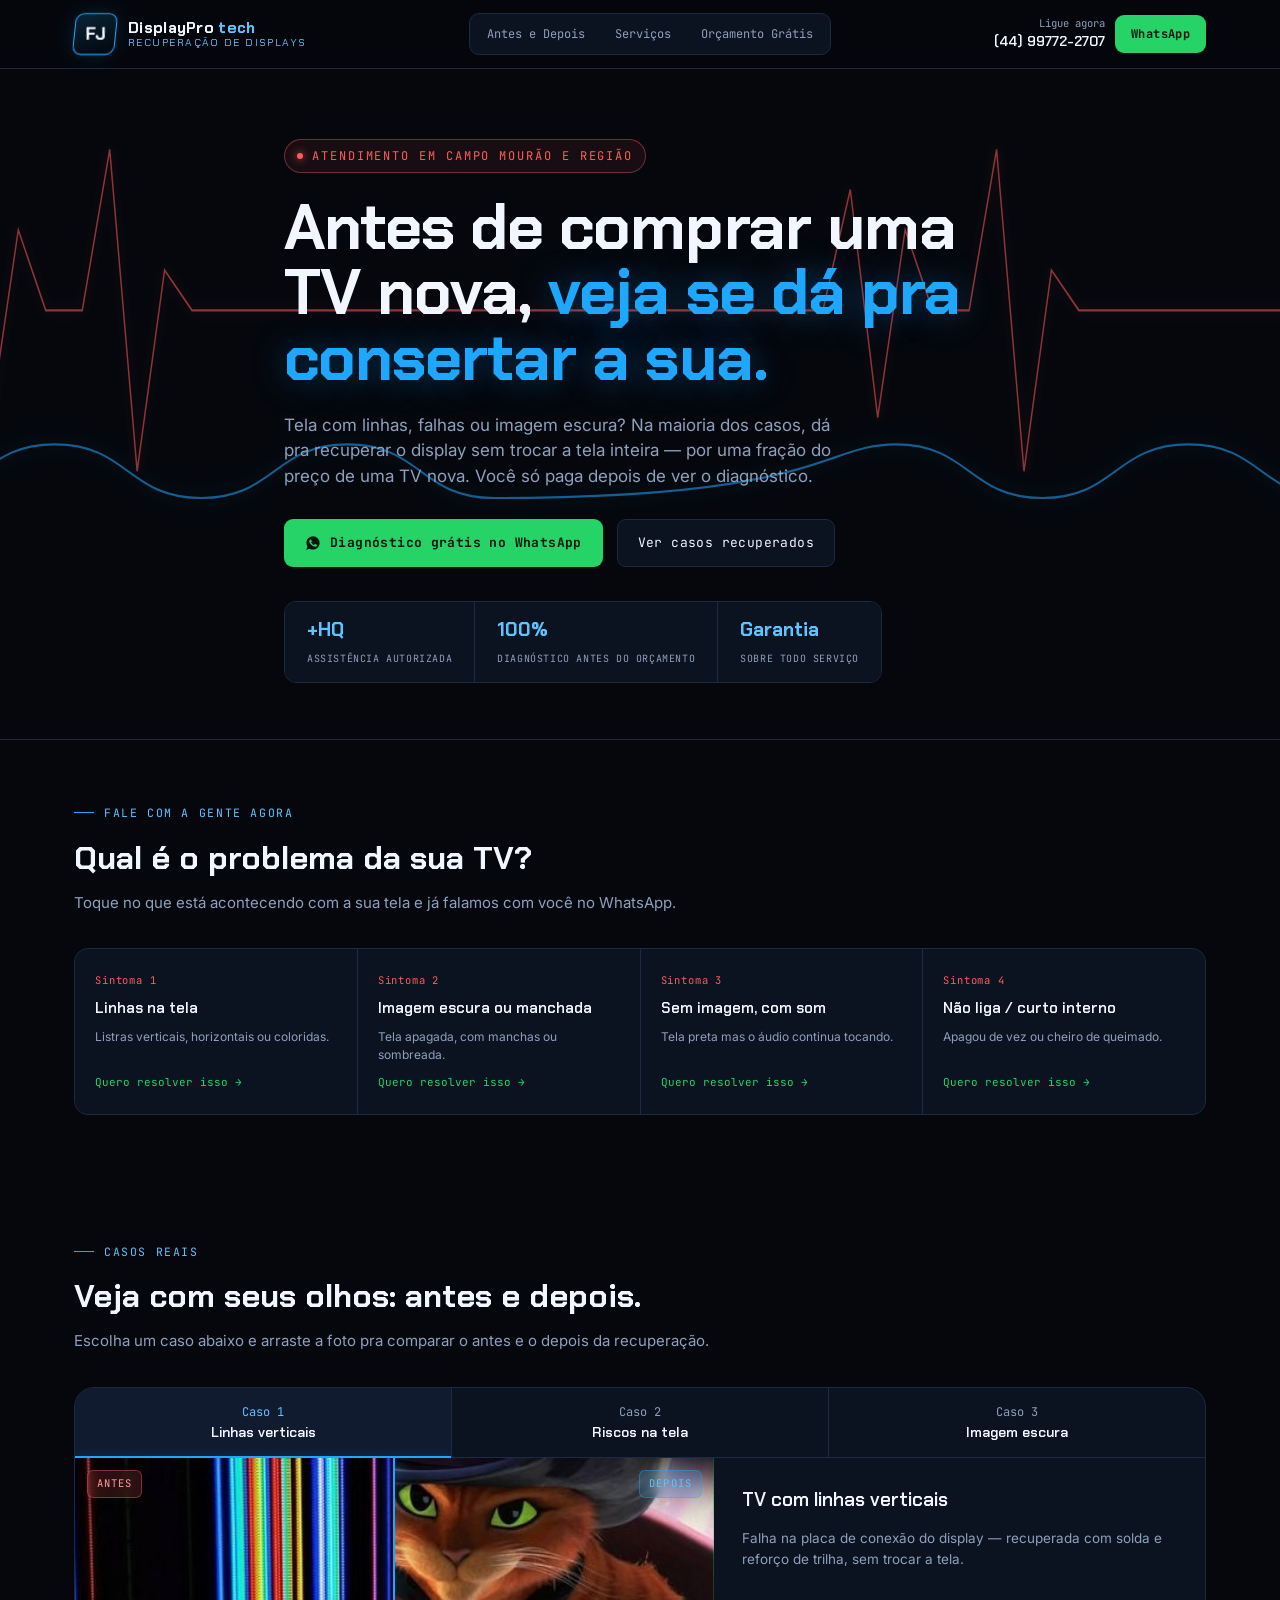
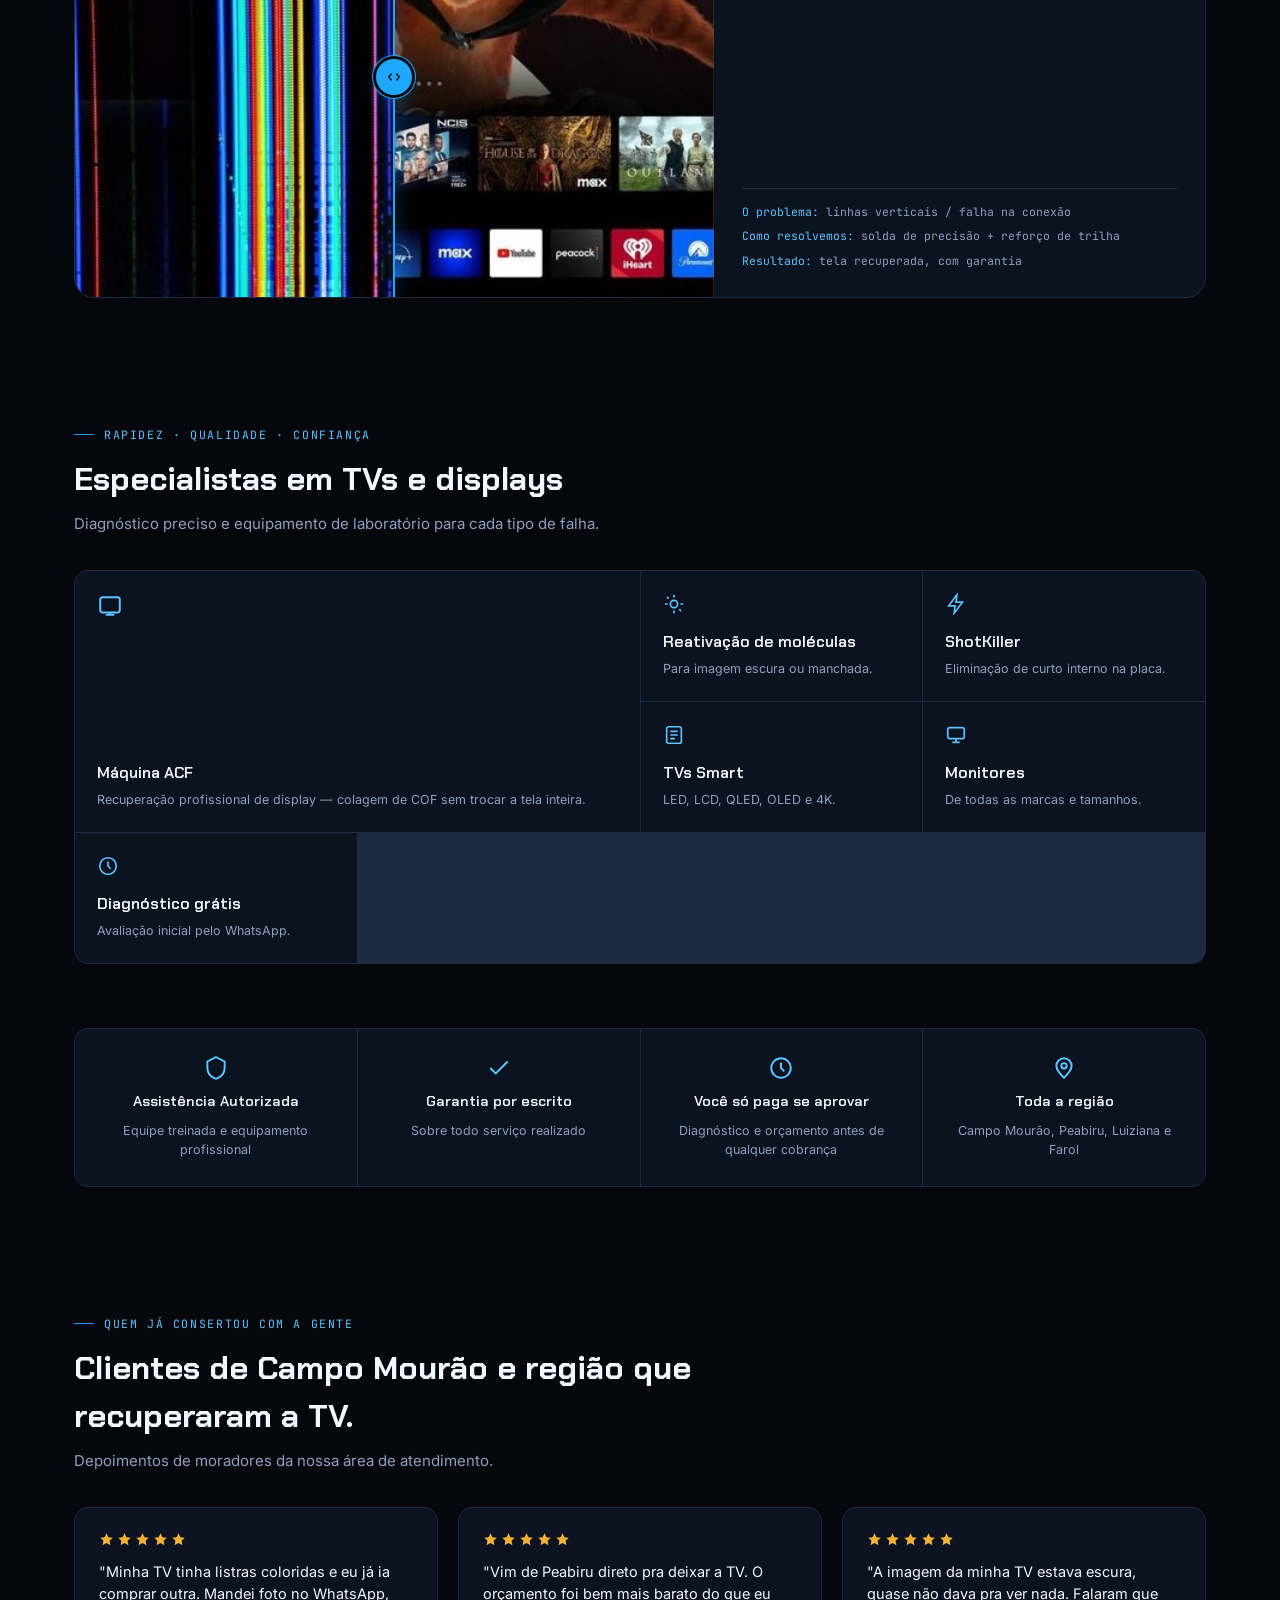
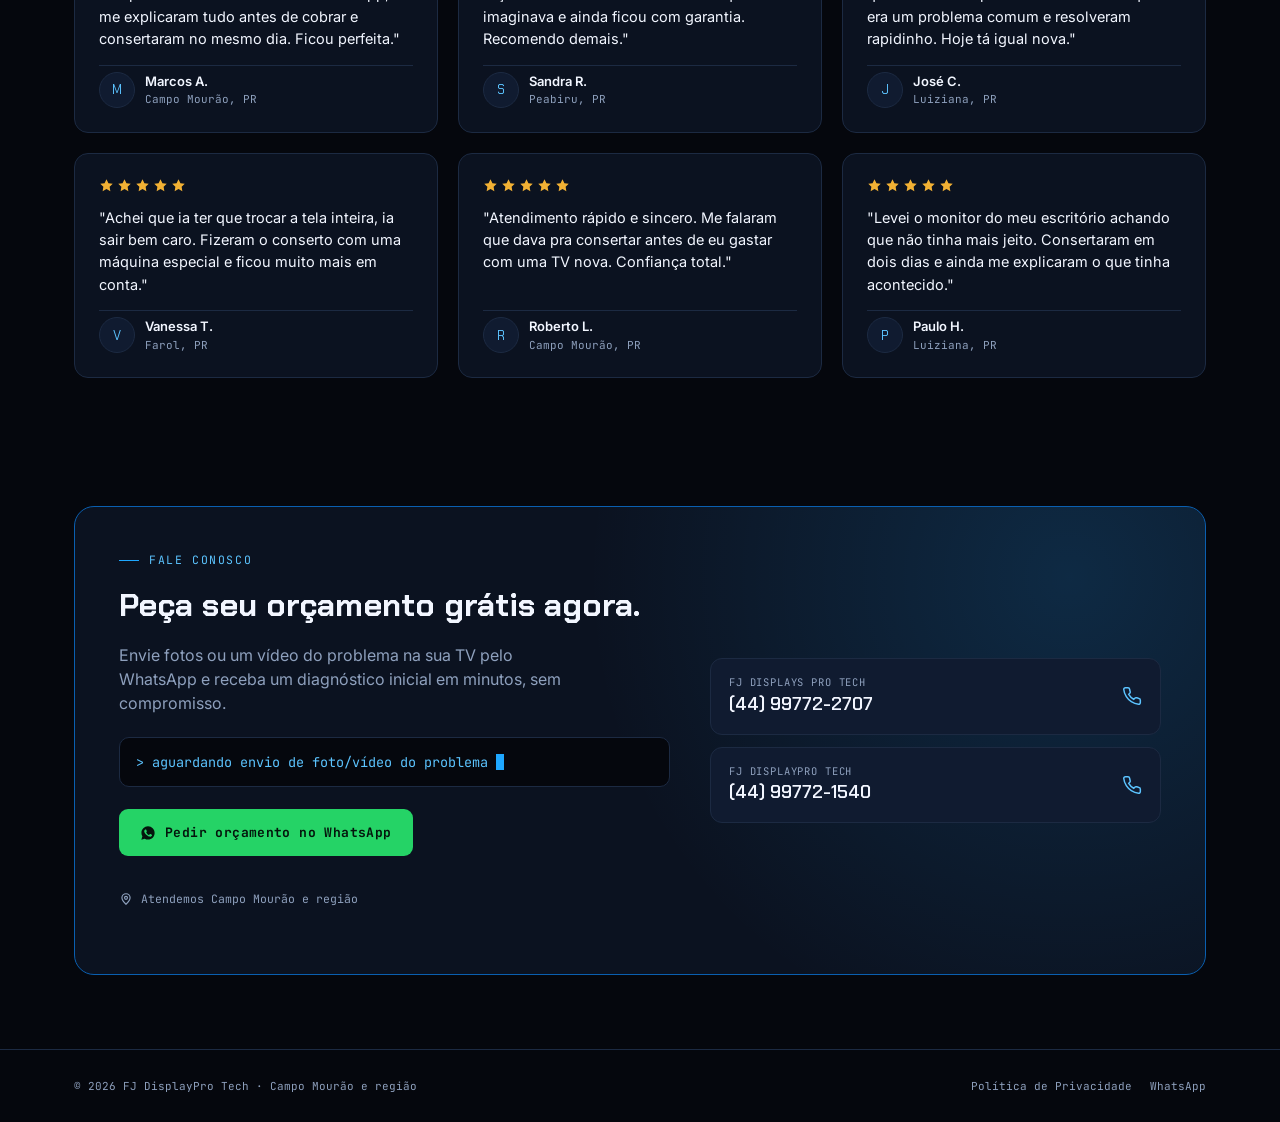
==== index.html @ 637d1365 "Add files via upload" ====
<!DOCTYPE html>
<html lang="pt-BR">
<head>
<meta charset="UTF-8">
<meta name="viewport" content="width=device-width, initial-scale=1.0">
<title>Conserto de TV com Linhas, Falhas e Imagem Escura em Campo Mourão | FJ DisplayPro Tech</title>
<meta name="description" content="Sua TV está com linhas, falhas ou imagem escura? Recuperamos o display com equipamento profissional (máquina ACF) e garantia. Diagnóstico rápido pelo WhatsApp — atendemos Campo Mourão e região.">
<link rel="preconnect" href="https://fonts.googleapis.com">
<link href="https://fonts.googleapis.com/css2?family=Chakra+Petch:wght@500;600;700&family=Inter:wght@400;500;600&family=JetBrains+Mono:wght@400;500&display=swap" rel="stylesheet">
<link rel="stylesheet" href="style.css">
</head>
<body>

<!-- ============================== HEADER (sitelinks como abas) ============================== -->
<header>
  <div class="header-inner">
    <div class="logo">
      <div class="logo-mark"><span>FJ</span></div>
      <div class="logo-text">
        <b>DisplayPro <span style="color:var(--blue-soft)">tech</span></b>
        <small>Recuperação de Displays</small>
      </div>
    </div>
    <nav class="channel-nav">
      <a href="#antes-depois">Antes e Depois</a>
      <a href="#servicos">Serviços</a>
      <a href="#orcamento">Orçamento Grátis</a>
    </nav>
    <div class="header-cta">
      <div class="header-phone">
        <span>Ligue agora</span>
        <b>(44) 99772-2707</b>
      </div>
      <a href="https://wa.me/5544997722707?text=Ol%C3%A1!%20Minha%20TV%20est%C3%A1%20com%20problema%20na%20tela%2C%20quero%20um%20diagn%C3%B3stico." target="_blank" rel="noopener" class="btn btn-whats btn-sm">WhatsApp</a>
    </div>
  </div>
</header>

<!-- ============================== HERO — SINAL QUEBRADO → SINAL LIMPO ============================== -->
<section class="hero">
  <svg class="hero-wave" viewBox="0 0 1400 500" preserveAspectRatio="none" xmlns="http://www.w3.org/2000/svg">
    <path class="wave-broken" d="M-100,180 L-60,180 L-40,90 L-10,260 L20,120 L50,180 L90,180 L120,60 L150,300 L180,150 L210,180 L900,180 L930,90 L960,260 L990,120 L1020,180 L1060,180 L1090,60 L1120,300 L1150,150 L1180,180 L1500,180"/>
    <path class="wave-clean" d="M-100,320 C -20,320 -20,280 60,280 C 140,280 140,320 220,320 C 300,320 300,280 380,280 C 460,280 460,320 540,320 C 900,320 900,280 980,280 C 1060,280 1060,320 1140,320 C 1220,320 1220,280 1300,280 C 1380,280 1380,320 1460,320"/>
  </svg>
  <div class="wrap hero-content">
    <span class="hero-eyebrow"><span class="dot"></span>Atendimento em Campo Mourão e região</span>
    <h1>Antes de comprar uma TV nova, <span class="fixed">veja se dá pra consertar a sua.</span></h1>
    <p class="lead">Tela com linhas, falhas ou imagem escura? Na maioria dos casos, dá pra recuperar o display sem trocar a tela inteira — por uma fração do preço de uma TV nova. Você só paga depois de ver o diagnóstico.</p>
    <div class="cta-row">
      <a href="https://wa.me/5544997722707?text=Ol%C3%A1!%20Minha%20TV%20est%C3%A1%20com%20problema%20na%20tela%2C%20quero%20um%20diagn%C3%B3stico." target="_blank" rel="noopener" class="btn btn-whats">
        <svg width="16" height="16" viewBox="0 0 24 24" fill="currentColor"><path d="M12.04 2C6.58 2 2.13 6.45 2.13 11.91c0 1.87.5 3.63 1.44 5.15L2 22l5.09-1.53a9.87 9.87 0 0 0 4.95 1.33h.01c5.46 0 9.9-4.45 9.9-9.9C21.96 6.44 17.5 2 12.04 2zm5.8 14.1c-.24.68-1.4 1.32-1.94 1.4-.5.08-1.12.11-1.8-.11-.42-.14-.96-.31-1.65-.62-2.9-1.25-4.8-4.17-4.94-4.36-.14-.2-1.17-1.56-1.17-2.98 0-1.41.74-2.1 1-2.4.27-.28.58-.35.78-.35.19 0 .38 0 .55.01.18.01.42-.07.65.5.24.58.81 2 .88 2.14.07.14.12.31.02.5-.1.19-.15.3-.3.47-.15.16-.31.36-.44.49-.15.14-.3.3-.13.6.17.29.75 1.24 1.62 2.01 1.11 1 2.05 1.31 2.35 1.46.29.14.46.12.63-.07.17-.19.72-.84.92-1.13.19-.29.39-.24.65-.14.27.1 1.68.79 1.97.94.29.14.48.21.55.33.07.13.07.72-.17 1.4z"/></svg>
        Diagnóstico grátis no WhatsApp
      </a>
      <a href="#antes-depois" class="btn btn-ghost">Ver casos recuperados</a>
    </div>
    <div class="hero-stats">
      <div><b>+HQ</b><span>Assistência Autorizada</span></div>
      <div><b>100%</b><span>Diagnóstico antes do orçamento</span></div>
      <div><b>Garantia</b><span>Sobre todo serviço</span></div>
    </div>
  </div>
</section>

<!-- ============================== CANAIS DE SINTOMA ============================== -->
<section id="sintomas">
  <div class="wrap">
    <div class="section-head">
      <span class="section-tag">Fale com a gente agora</span>
      <h2>Qual é o problema da sua TV?</h2>
      <p>Toque no que está acontecendo com a sua tela e já falamos com você no WhatsApp.</p>
    </div>
    <div class="channel-strip">
      <a class="channel" href="https://wa.me/5544997722707?text=Ol%C3%A1!%20Minha%20TV%20est%C3%A1%20com%20LINHAS%20na%20tela%2C%20quero%20um%20diagn%C3%B3stico.">
        <span class="ch-id">Sintoma 1</span>
        <h3>Linhas na tela</h3>
        <p>Listras verticais, horizontais ou coloridas.</p>
        <span class="ch-go">Quero resolver isso →</span>
      </a>
      <a class="channel" href="https://wa.me/5544997722707?text=Ol%C3%A1!%20Minha%20TV%20est%C3%A1%20com%20IMAGEM%20ESCURA%2FMANCHADA%2C%20quero%20um%20diagn%C3%B3stico.">
        <span class="ch-id">Sintoma 2</span>
        <h3>Imagem escura ou manchada</h3>
        <p>Tela apagada, com manchas ou sombreada.</p>
        <span class="ch-go">Quero resolver isso →</span>
      </a>
      <a class="channel" href="https://wa.me/5544997722707?text=Ol%C3%A1!%20Minha%20TV%20est%C3%A1%20sem%20imagem%2C%20mas%20o%20som%20funciona.%20Quero%20um%20diagn%C3%B3stico.">
        <span class="ch-id">Sintoma 3</span>
        <h3>Sem imagem, com som</h3>
        <p>Tela preta mas o áudio continua tocando.</p>
        <span class="ch-go">Quero resolver isso →</span>
      </a>
      <a class="channel" href="https://wa.me/5544997722707?text=Ol%C3%A1!%20Minha%20TV%20teve%20um%20curto%2Fqueima%20e%20n%C3%A3o%20liga.%20Quero%20um%20diagn%C3%B3stico.">
        <span class="ch-id">Sintoma 4</span>
        <h3>Não liga / curto interno</h3>
        <p>Apagou de vez ou cheiro de queimado.</p>
        <span class="ch-go">Quero resolver isso →</span>
      </a>
    </div>
  </div>
</section>

<!-- ============================== ANTES/DEPOIS (sitelink 1) — CASE VIEWER ============================== -->
<section id="antes-depois">
  <div class="wrap">
    <div class="section-head">
      <span class="section-tag">Casos reais</span>
      <h2>Veja com seus olhos: antes e depois.</h2>
      <p>Escolha um caso abaixo e arraste a foto pra comparar o antes e o depois da recuperação.</p>
    </div>

    <div class="case-viewer">
      <div class="case-tabs" id="caseTabs">
        <button class="case-tab active" data-case="0"><span class="ch-id">Caso 1</span><span class="lbl">Linhas verticais</span></button>
        <button class="case-tab" data-case="1"><span class="ch-id">Caso 2</span><span class="lbl">Riscos na tela</span></button>
        <button class="case-tab" data-case="2"><span class="ch-id">Caso 3</span><span class="lbl">Imagem escura</span></button>
      </div>

      <div class="case-stage">
        <div class="compare" data-compare>
          <img class="before" id="caseBefore" src="img1.jpg" alt="Antes do conserto">
          <img class="after" id="caseAfter" src="img2.jpg" alt="Depois do conserto">
          <div class="seam"></div>
          <div class="tag tag-before">Antes</div>
          <div class="tag tag-after">Depois</div>
          <div class="handle" aria-hidden="true">
            <svg width="14" height="14" viewBox="0 0 24 24" fill="none" stroke="currentColor" stroke-width="2.4"><path d="M8 6l-5 6 5 6M16 6l5 6-5 6"/></svg>
          </div>
          <input type="range" min="0" max="100" value="50" aria-label="Arraste para comparar antes e depois">
        </div>
        <div class="case-info">
          <h3 id="caseTitle">TV com linhas verticais</h3>
          <p id="caseDesc">Falha na placa de conexão do display — recuperada com solda e reforço de trilha, sem trocar a tela.</p>
          <div class="case-log">
            <span><span class="k">O problema:</span> <span id="caseFail">linhas verticais / falha na conexão</span></span>
            <span><span class="k">Como resolvemos:</span> <span id="caseFix">solda de precisão + reforço de trilha</span></span>
            <span><span class="k">Resultado:</span> tela recuperada, com garantia</span>
          </div>
        </div>
      </div>
    </div>
  </div>
</section>

<!-- ============================== SERVIÇOS (sitelink 2) — BENTO ============================== -->
<section id="servicos">
  <div class="wrap">
    <div class="section-head">
      <span class="section-tag">Rapidez · Qualidade · Confiança</span>
      <h2>Especialistas em TVs e displays</h2>
      <p>Diagnóstico preciso e equipamento de laboratório para cada tipo de falha.</p>
    </div>
    <div class="bento">
      <div class="bento-item bento-lg">
        <svg width="26" height="26" viewBox="0 0 24 24" fill="none" stroke="currentColor" stroke-width="1.8"><rect x="3" y="4" width="18" height="14" rx="2"/><path d="M8 20h8M12 18v2"/></svg>
        <h3>Máquina ACF</h3>
        <p>Recuperação profissional de display — colagem de COF sem trocar a tela inteira.</p>
      </div>
      <div class="bento-item">
        <svg width="22" height="22" viewBox="0 0 24 24" fill="none" stroke="currentColor" stroke-width="1.8"><circle cx="12" cy="12" r="4"/><path d="M12 2v3M12 19v3M4.2 4.2l2.1 2.1M17.7 17.7l2.1 2.1M2 12h3M19 12h3"/></svg>
        <h3>Reativação de moléculas</h3>
        <p>Para imagem escura ou manchada.</p>
      </div>
      <div class="bento-item">
        <svg width="22" height="22" viewBox="0 0 24 24" fill="none" stroke="currentColor" stroke-width="1.8"><path d="M13 2 4 14h7l-1 8 9-12h-7l1-8z"/></svg>
        <h3>ShotKiller</h3>
        <p>Eliminação de curto interno na placa.</p>
      </div>
      <div class="bento-item">
        <svg width="22" height="22" viewBox="0 0 24 24" fill="none" stroke="currentColor" stroke-width="1.8"><rect x="4" y="3" width="16" height="18" rx="2"/><path d="M8 8h8M8 12h8M8 16h5"/></svg>
        <h3>TVs Smart</h3>
        <p>LED, LCD, QLED, OLED e 4K.</p>
      </div>
      <div class="bento-item">
        <svg width="22" height="22" viewBox="0 0 24 24" fill="none" stroke="currentColor" stroke-width="1.8"><rect x="3" y="4" width="18" height="12" rx="2"/><path d="M8 20h8M12 16v4"/></svg>
        <h3>Monitores</h3>
        <p>De todas as marcas e tamanhos.</p>
      </div>
      <div class="bento-item">
        <svg width="22" height="22" viewBox="0 0 24 24" fill="none" stroke="currentColor" stroke-width="1.8"><circle cx="12" cy="12" r="9"/><path d="M12 7v5l3 3"/></svg>
        <h3>Diagnóstico grátis</h3>
        <p>Avaliação inicial pelo WhatsApp.</p>
      </div>
    </div>
  </div>
</section>

<!-- ============================== POR QUE CONFIAR ============================== -->
<section style="padding-top:0">
  <div class="wrap">
    <div class="trust-list">
      <div class="trust-list-item">
        <svg width="26" height="26" viewBox="0 0 24 24" fill="none" stroke="currentColor" stroke-width="1.8"><path d="M12 2l8 4v6c0 5-3.5 8.5-8 10-4.5-1.5-8-5-8-10V6l8-4z"/></svg>
        <b>Assistência Autorizada</b>
        <span>Equipe treinada e equipamento profissional</span>
      </div>
      <div class="trust-list-item">
        <svg width="26" height="26" viewBox="0 0 24 24" fill="none" stroke="currentColor" stroke-width="1.8"><path d="M20 6L9 17l-5-5"/></svg>
        <b>Garantia por escrito</b>
        <span>Sobre todo serviço realizado</span>
      </div>
      <div class="trust-list-item">
        <svg width="26" height="26" viewBox="0 0 24 24" fill="none" stroke="currentColor" stroke-width="1.8"><circle cx="12" cy="12" r="9"/><path d="M12 7v5l3 3"/></svg>
        <b>Você só paga se aprovar</b>
        <span>Diagnóstico e orçamento antes de qualquer cobrança</span>
      </div>
      <div class="trust-list-item">
        <svg width="26" height="26" viewBox="0 0 24 24" fill="none" stroke="currentColor" stroke-width="1.8"><path d="M12 21s-7-6.5-7-11a7 7 0 0 1 14 0c0 4.5-7 11-7 11z"/><circle cx="12" cy="10" r="2.5"/></svg>
        <b>Toda a região</b>
        <span>Campo Mourão, Peabiru, Luiziana e Farol</span>
      </div>
    </div>
  </div>
</section>

<!-- ============================== DEPOIMENTOS ============================== -->
<section id="depoimentos">
  <div class="wrap">
    <div class="section-head">
      <span class="section-tag">Quem já consertou com a gente</span>
      <h2>Clientes de Campo Mourão e região que recuperaram a TV.</h2>
      <p>Depoimentos de moradores da nossa área de atendimento.</p>
    </div>
    <div class="testimonial-grid">

      <div class="testimonial-card">
        <div class="stars">
          <svg width="15" height="15" viewBox="0 0 24 24" fill="currentColor"><path d="M12 2l3.09 6.26L22 9.27l-5 4.87L18.18 21 12 17.77 5.82 21 7 14.14l-5-4.87 6.91-1.01L12 2z"/></svg>
          <svg width="15" height="15" viewBox="0 0 24 24" fill="currentColor"><path d="M12 2l3.09 6.26L22 9.27l-5 4.87L18.18 21 12 17.77 5.82 21 7 14.14l-5-4.87 6.91-1.01L12 2z"/></svg>
          <svg width="15" height="15" viewBox="0 0 24 24" fill="currentColor"><path d="M12 2l3.09 6.26L22 9.27l-5 4.87L18.18 21 12 17.77 5.82 21 7 14.14l-5-4.87 6.91-1.01L12 2z"/></svg>
          <svg width="15" height="15" viewBox="0 0 24 24" fill="currentColor"><path d="M12 2l3.09 6.26L22 9.27l-5 4.87L18.18 21 12 17.77 5.82 21 7 14.14l-5-4.87 6.91-1.01L12 2z"/></svg>
          <svg width="15" height="15" viewBox="0 0 24 24" fill="currentColor"><path d="M12 2l3.09 6.26L22 9.27l-5 4.87L18.18 21 12 17.77 5.82 21 7 14.14l-5-4.87 6.91-1.01L12 2z"/></svg>
        </div>
        <p>"Minha TV tinha listras coloridas e eu já ia comprar outra. Mandei foto no WhatsApp, me explicaram tudo antes de cobrar e consertaram no mesmo dia. Ficou perfeita."</p>
        <div class="testimonial-who">
          <div class="testimonial-avatar">M</div>
          <div><b>Marcos A.</b><span>Campo Mourão, PR</span></div>
        </div>
      </div>

      <div class="testimonial-card">
        <div class="stars">
          <svg width="15" height="15" viewBox="0 0 24 24" fill="currentColor"><path d="M12 2l3.09 6.26L22 9.27l-5 4.87L18.18 21 12 17.77 5.82 21 7 14.14l-5-4.87 6.91-1.01L12 2z"/></svg>
          <svg width="15" height="15" viewBox="0 0 24 24" fill="currentColor"><path d="M12 2l3.09 6.26L22 9.27l-5 4.87L18.18 21 12 17.77 5.82 21 7 14.14l-5-4.87 6.91-1.01L12 2z"/></svg>
          <svg width="15" height="15" viewBox="0 0 24 24" fill="currentColor"><path d="M12 2l3.09 6.26L22 9.27l-5 4.87L18.18 21 12 17.77 5.82 21 7 14.14l-5-4.87 6.91-1.01L12 2z"/></svg>
          <svg width="15" height="15" viewBox="0 0 24 24" fill="currentColor"><path d="M12 2l3.09 6.26L22 9.27l-5 4.87L18.18 21 12 17.77 5.82 21 7 14.14l-5-4.87 6.91-1.01L12 2z"/></svg>
          <svg width="15" height="15" viewBox="0 0 24 24" fill="currentColor"><path d="M12 2l3.09 6.26L22 9.27l-5 4.87L18.18 21 12 17.77 5.82 21 7 14.14l-5-4.87 6.91-1.01L12 2z"/></svg>
        </div>
        <p>"Vim de Peabiru direto pra deixar a TV. O orçamento foi bem mais barato do que eu imaginava e ainda ficou com garantia. Recomendo demais."</p>
        <div class="testimonial-who">
          <div class="testimonial-avatar">S</div>
          <div><b>Sandra R.</b><span>Peabiru, PR</span></div>
        </div>
      </div>

      <div class="testimonial-card">
        <div class="stars">
          <svg width="15" height="15" viewBox="0 0 24 24" fill="currentColor"><path d="M12 2l3.09 6.26L22 9.27l-5 4.87L18.18 21 12 17.77 5.82 21 7 14.14l-5-4.87 6.91-1.01L12 2z"/></svg>
          <svg width="15" height="15" viewBox="0 0 24 24" fill="currentColor"><path d="M12 2l3.09 6.26L22 9.27l-5 4.87L18.18 21 12 17.77 5.82 21 7 14.14l-5-4.87 6.91-1.01L12 2z"/></svg>
          <svg width="15" height="15" viewBox="0 0 24 24" fill="currentColor"><path d="M12 2l3.09 6.26L22 9.27l-5 4.87L18.18 21 12 17.77 5.82 21 7 14.14l-5-4.87 6.91-1.01L12 2z"/></svg>
          <svg width="15" height="15" viewBox="0 0 24 24" fill="currentColor"><path d="M12 2l3.09 6.26L22 9.27l-5 4.87L18.18 21 12 17.77 5.82 21 7 14.14l-5-4.87 6.91-1.01L12 2z"/></svg>
          <svg width="15" height="15" viewBox="0 0 24 24" fill="currentColor"><path d="M12 2l3.09 6.26L22 9.27l-5 4.87L18.18 21 12 17.77 5.82 21 7 14.14l-5-4.87 6.91-1.01L12 2z"/></svg>
        </div>
        <p>"A imagem da minha TV estava escura, quase não dava pra ver nada. Falaram que era um problema comum e resolveram rapidinho. Hoje tá igual nova."</p>
        <div class="testimonial-who">
          <div class="testimonial-avatar">J</div>
          <div><b>José C.</b><span>Luiziana, PR</span></div>
        </div>
      </div>

      <div class="testimonial-card">
        <div class="stars">
          <svg width="15" height="15" viewBox="0 0 24 24" fill="currentColor"><path d="M12 2l3.09 6.26L22 9.27l-5 4.87L18.18 21 12 17.77 5.82 21 7 14.14l-5-4.87 6.91-1.01L12 2z"/></svg>
          <svg width="15" height="15" viewBox="0 0 24 24" fill="currentColor"><path d="M12 2l3.09 6.26L22 9.27l-5 4.87L18.18 21 12 17.77 5.82 21 7 14.14l-5-4.87 6.91-1.01L12 2z"/></svg>
          <svg width="15" height="15" viewBox="0 0 24 24" fill="currentColor"><path d="M12 2l3.09 6.26L22 9.27l-5 4.87L18.18 21 12 17.77 5.82 21 7 14.14l-5-4.87 6.91-1.01L12 2z"/></svg>
          <svg width="15" height="15" viewBox="0 0 24 24" fill="currentColor"><path d="M12 2l3.09 6.26L22 9.27l-5 4.87L18.18 21 12 17.77 5.82 21 7 14.14l-5-4.87 6.91-1.01L12 2z"/></svg>
          <svg width="15" height="15" viewBox="0 0 24 24" fill="currentColor"><path d="M12 2l3.09 6.26L22 9.27l-5 4.87L18.18 21 12 17.77 5.82 21 7 14.14l-5-4.87 6.91-1.01L12 2z"/></svg>
        </div>
        <p>"Achei que ia ter que trocar a tela inteira, ia sair bem caro. Fizeram o conserto com uma máquina especial e ficou muito mais em conta."</p>
        <div class="testimonial-who">
          <div class="testimonial-avatar">V</div>
          <div><b>Vanessa T.</b><span>Farol, PR</span></div>
        </div>
      </div>

      <div class="testimonial-card">
        <div class="stars">
          <svg width="15" height="15" viewBox="0 0 24 24" fill="currentColor"><path d="M12 2l3.09 6.26L22 9.27l-5 4.87L18.18 21 12 17.77 5.82 21 7 14.14l-5-4.87 6.91-1.01L12 2z"/></svg>
          <svg width="15" height="15" viewBox="0 0 24 24" fill="currentColor"><path d="M12 2l3.09 6.26L22 9.27l-5 4.87L18.18 21 12 17.77 5.82 21 7 14.14l-5-4.87 6.91-1.01L12 2z"/></svg>
          <svg width="15" height="15" viewBox="0 0 24 24" fill="currentColor"><path d="M12 2l3.09 6.26L22 9.27l-5 4.87L18.18 21 12 17.77 5.82 21 7 14.14l-5-4.87 6.91-1.01L12 2z"/></svg>
          <svg width="15" height="15" viewBox="0 0 24 24" fill="currentColor"><path d="M12 2l3.09 6.26L22 9.27l-5 4.87L18.18 21 12 17.77 5.82 21 7 14.14l-5-4.87 6.91-1.01L12 2z"/></svg>
          <svg width="15" height="15" viewBox="0 0 24 24" fill="currentColor"><path d="M12 2l3.09 6.26L22 9.27l-5 4.87L18.18 21 12 17.77 5.82 21 7 14.14l-5-4.87 6.91-1.01L12 2z"/></svg>
        </div>
        <p>"Atendimento rápido e sincero. Me falaram que dava pra consertar antes de eu gastar com uma TV nova. Confiança total."</p>
        <div class="testimonial-who">
          <div class="testimonial-avatar">R</div>
          <div><b>Roberto L.</b><span>Campo Mourão, PR</span></div>
        </div>
      </div>

      <div class="testimonial-card">
        <div class="stars">
          <svg width="15" height="15" viewBox="0 0 24 24" fill="currentColor"><path d="M12 2l3.09 6.26L22 9.27l-5 4.87L18.18 21 12 17.77 5.82 21 7 14.14l-5-4.87 6.91-1.01L12 2z"/></svg>
          <svg width="15" height="15" viewBox="0 0 24 24" fill="currentColor"><path d="M12 2l3.09 6.26L22 9.27l-5 4.87L18.18 21 12 17.77 5.82 21 7 14.14l-5-4.87 6.91-1.01L12 2z"/></svg>
          <svg width="15" height="15" viewBox="0 0 24 24" fill="currentColor"><path d="M12 2l3.09 6.26L22 9.27l-5 4.87L18.18 21 12 17.77 5.82 21 7 14.14l-5-4.87 6.91-1.01L12 2z"/></svg>
          <svg width="15" height="15" viewBox="0 0 24 24" fill="currentColor"><path d="M12 2l3.09 6.26L22 9.27l-5 4.87L18.18 21 12 17.77 5.82 21 7 14.14l-5-4.87 6.91-1.01L12 2z"/></svg>
          <svg width="15" height="15" viewBox="0 0 24 24" fill="currentColor"><path d="M12 2l3.09 6.26L22 9.27l-5 4.87L18.18 21 12 17.77 5.82 21 7 14.14l-5-4.87 6.91-1.01L12 2z"/></svg>
        </div>
        <p>"Levei o monitor do meu escritório achando que não tinha mais jeito. Consertaram em dois dias e ainda me explicaram o que tinha acontecido."</p>
        <div class="testimonial-who">
          <div class="testimonial-avatar">P</div>
          <div><b>Paulo H.</b><span>Luiziana, PR</span></div>
        </div>
      </div>

    </div>
  </div>
</section>

<!-- IMPORTANTE: os depoimentos acima são exemplos ilustrativos de tom e estrutura.
     Assim que tiver avaliações reais de clientes, troque pelos relatos e nomes verdadeiros
     (peça autorização do cliente antes de publicar nome e cidade). -->


<!-- ============================== ORÇAMENTO (sitelink 3) — CONSOLE ============================== -->
<section id="orcamento">
  <div class="wrap">
    <div class="console">
      <div class="console-inner">
        <div>
          <span class="section-tag">Fale conosco</span>
          <h2>Peça seu orçamento grátis agora.</h2>
          <p>Envie fotos ou um vídeo do problema na sua TV pelo WhatsApp e receba um diagnóstico inicial em minutos, sem compromisso.</p>
          <div class="prompt"><span class="p">&gt;</span> aguardando envio de foto/vídeo do problema<span class="cursor"></span></div>
          <div class="cta-row">
            <a href="https://wa.me/5544997722707?text=Ol%C3%A1!%20Quero%20um%20or%C3%A7amento%20para%20o%20conserto%20da%20minha%20TV." target="_blank" rel="noopener" class="btn btn-whats">
              <svg width="16" height="16" viewBox="0 0 24 24" fill="currentColor"><path d="M12.04 2C6.58 2 2.13 6.45 2.13 11.91c0 1.87.5 3.63 1.44 5.15L2 22l5.09-1.53a9.87 9.87 0 0 0 4.95 1.33h.01c5.46 0 9.9-4.45 9.9-9.9C21.96 6.44 17.5 2 12.04 2zm5.8 14.1c-.24.68-1.4 1.32-1.94 1.4-.5.08-1.12.11-1.8-.11-.42-.14-.96-.31-1.65-.62-2.9-1.25-4.8-4.17-4.94-4.36-.14-.2-1.17-1.56-1.17-2.98 0-1.41.74-2.1 1-2.4.27-.28.58-.35.78-.35.19 0 .38 0 .55.01.18.01.42-.07.65.5.24.58.81 2 .88 2.14.07.14.12.31.02.5-.1.19-.15.3-.3.47-.15.16-.31.36-.44.49-.15.14-.3.3-.13.6.17.29.75 1.24 1.62 2.01 1.11 1 2.05 1.31 2.35 1.46.29.14.46.12.63-.07.17-.19.72-.84.92-1.13.19-.29.39-.24.65-.14.27.1 1.68.79 1.97.94.29.14.48.21.55.33.07.13.07.72-.17 1.4z"/></svg>
              Pedir orçamento no WhatsApp
            </a>
          </div>
          <p class="area-note">
            <svg width="14" height="14" viewBox="0 0 24 24" fill="none" stroke="currentColor" stroke-width="2"><path d="M12 21s-7-6.5-7-11a7 7 0 0 1 14 0c0 4.5-7 11-7 11z"/><circle cx="12" cy="10" r="2.5"/></svg>
            Atendemos Campo Mourão e região
          </p>
        </div>
        <div class="contact-cards">
          <div class="contact-card">
            <div><div class="who">FJ Displays Pro Tech</div><div class="num">(44) 99772-2707</div></div>
            <svg width="20" height="20" viewBox="0 0 24 24" fill="none" stroke="var(--blue-soft)" stroke-width="1.8"><path d="M22 16.92v3a2 2 0 0 1-2.18 2 19.79 19.79 0 0 1-8.63-3.07 19.5 19.5 0 0 1-6-6 19.79 19.79 0 0 1-3.07-8.67A2 2 0 0 1 4.11 2h3a2 2 0 0 1 2 1.72c.13.96.36 1.9.68 2.81a2 2 0 0 1-.45 2.11L8.09 9.91a16 16 0 0 0 6 6l1.27-1.27a2 2 0 0 1 2.11-.45c.91.32 1.85.55 2.81.68A2 2 0 0 1 22 16.92z"/></svg>
          </div>
          <div class="contact-card">
            <div><div class="who">FJ DisplayPro tech</div><div class="num">(44) 99772-1540</div></div>
            <svg width="20" height="20" viewBox="0 0 24 24" fill="none" stroke="var(--blue-soft)" stroke-width="1.8"><path d="M22 16.92v3a2 2 0 0 1-2.18 2 19.79 19.79 0 0 1-8.63-3.07 19.5 19.5 0 0 1-6-6 19.79 19.79 0 0 1-3.07-8.67A2 2 0 0 1 4.11 2h3a2 2 0 0 1 2 1.72c.13.96.36 1.9.68 2.81a2 2 0 0 1-.45 2.11L8.09 9.91a16 16 0 0 0 6 6l1.27-1.27a2 2 0 0 1 2.11-.45c.91.32 1.85.55 2.81.68A2 2 0 0 1 22 16.92z"/></svg>
          </div>
        </div>
      </div>
    </div>
  </div>
</section>

<!-- ============================== FOOTER ============================== -->
<footer>
  <div class="wrap footer-inner">
    <p>© <span id="year"></span> FJ DisplayPro Tech · Campo Mourão e região</p>
    <div class="footer-links">
      <a href="privacidade.html">Política de Privacidade</a>
      <a href="https://wa.me/5544997722707" target="_blank" rel="noopener">WhatsApp</a>
    </div>
  </div>
</footer>

<!-- ============================== BARRA FIXA (mobile) ============================== -->
<div class="mobile-bar">
  <a href="tel:+5544997722707" class="btn btn-ghost btn-sm">Ligar</a>
  <a href="https://wa.me/5544997722707?text=Ol%C3%A1!%20Minha%20TV%20est%C3%A1%20com%20problema%20na%20tela%2C%20quero%20um%20diagn%C3%B3stico." target="_blank" rel="noopener" class="btn btn-whats btn-sm">WhatsApp</a>
</div>

<script src="script.js"></script>
</body>
</html>
---- style.css ----
/* ============================================================
   FJ DisplayPro Tech — Landing Page (Google Ads / Rede de Pesquisa)
   Conceito: SINAL QUEBRADO → SINAL LIMPO
   Paleta da marca original, layout autoral e diferente do site principal.
   ============================================================ */
:root{
  --bg-void:#05070d;
  --bg-panel:#0b1220;
  --bg-panel-2:#101b30;
  --bg-panel-3:#0e1626;
  --line:#1c2a42;
  --blue:#1ea7ff;
  --blue-soft:#5cc4ff;
  --blue-deep:#0a5fb0;
  --blue-glow:rgba(30,167,255,.35);
  --white:#f2f6ff;
  --muted:#8ea0bd;
  --gold:#f2b134;
  --whatsapp:#25d366;
  --red:#ff5c5c;
  --red-glow:rgba(255,92,92,.35);
  --radius:14px;
  --font-display:'Chakra Petch',sans-serif;
  --font-body:'Inter',sans-serif;
  --font-mono:'JetBrains Mono',monospace;
}

*{box-sizing:border-box;margin:0;padding:0}
html{scroll-behavior:smooth}
body{
  background:var(--bg-void);
  color:var(--white);
  font-family:var(--font-body);
  line-height:1.5;
  min-height:100vh;
  padding-bottom:60px;
  overflow-x:hidden;
}
@media(min-width:769px){ body{padding-bottom:0} }
@media (prefers-reduced-motion: reduce){
  *{animation-duration:.001ms !important; transition-duration:.001ms !important; scroll-behavior:auto !important}
}
img{max-width:100%;display:block}
a{color:inherit;text-decoration:none}
button{font-family:inherit;cursor:pointer;background:none;border:none;color:inherit}
:focus-visible{outline:2px solid var(--blue-soft); outline-offset:3px}

.wrap{max-width:1180px;margin:0 auto;padding:0 24px}

/* ============================== HEADER ============================== */
header{
  position:sticky;top:0;z-index:40;
  background:rgba(5,7,13,.92);
  backdrop-filter:blur(10px);
  border-bottom:1px solid var(--line);
}
.header-inner{
  display:flex;align-items:center;justify-content:space-between;
  padding:13px 24px;max-width:1180px;margin:0 auto;gap:16px;
}
.logo{display:flex;align-items:center;gap:12px}
.logo-mark{
  width:42px;height:42px;border-radius:9px;flex:0 0 auto;
  border:1.5px solid var(--blue);
  display:flex;align-items:center;justify-content:center;
  font-family:var(--font-display);font-weight:700;font-size:18px;
  background:linear-gradient(160deg, rgba(30,167,255,.18), transparent);
  box-shadow:0 0 22px -6px var(--blue-glow);
  transform:skewX(-6deg);
}
.logo-mark span{transform:skewX(6deg);display:inline-block}
.logo-text{font-family:var(--font-display);line-height:1.05}
.logo-text b{display:block;font-size:15.5px;letter-spacing:.02em}
.logo-text small{display:block;font-size:10.5px;color:var(--blue-soft);letter-spacing:.14em;text-transform:uppercase}

/* Sitelinks como abas de canal */
.channel-nav{display:flex;align-items:center;gap:2px;background:var(--bg-panel);border:1px solid var(--line);border-radius:10px;padding:3px}
.channel-nav a{
  font-family:var(--font-mono);font-size:12px;color:var(--muted);
  padding:8px 14px;border-radius:7px;transition:.15s;white-space:nowrap;
}
.channel-nav a:hover{color:var(--white);background:var(--bg-panel-2)}
@media(max-width:800px){ .channel-nav{display:none} }

.header-cta{display:flex;align-items:center;gap:10px;flex:0 0 auto}
.header-phone{display:flex;flex-direction:column;font-family:var(--font-mono);font-size:10.5px;color:var(--muted);text-align:right}
.header-phone b{font-family:var(--font-display);font-size:14px;color:var(--white);font-weight:600}
@media(max-width:620px){ .header-phone{display:none} }

/* ============================== BOTÕES ============================== */
.btn{
  font-family:var(--font-mono);font-size:13px;letter-spacing:.03em;
  padding:13px 20px;border-radius:9px;border:1px solid transparent;
  display:inline-flex;align-items:center;gap:9px;transition:.15s transform,.15s box-shadow;
}
.btn:active{transform:translateY(1px)}
.btn-primary{background:var(--blue);color:#04101c;font-weight:700;box-shadow:0 8px 26px -8px var(--blue-glow)}
.btn-primary:hover{box-shadow:0 10px 30px -6px var(--blue-glow)}
.btn-ghost{border-color:var(--line);color:var(--white);background:var(--bg-panel)}
.btn-ghost:hover{border-color:var(--blue-deep)}
.btn-whats{background:var(--whatsapp);color:#04150c;font-weight:700}
.btn-sm{padding:9px 15px;font-size:12px}

/* ============================== HERO — SINAL QUEBRADO → LIMPO ============================== */
.hero{position:relative;padding:70px 0 56px;overflow:hidden;border-bottom:1px solid var(--line)}
.hero-wave{position:absolute;inset:0;width:100%;height:100%;opacity:.55;pointer-events:none}
.hero-wave path{fill:none;stroke-width:1.6}
.wave-broken{stroke:var(--red);filter:drop-shadow(0 0 6px var(--red-glow));animation:waveShiftBroken 7s linear infinite}
.wave-clean{stroke:var(--blue);filter:drop-shadow(0 0 8px var(--blue-glow));animation:waveShiftClean 7s linear infinite}
@keyframes waveShiftBroken{0%{transform:translateX(0)}100%{transform:translateX(-140px)}}
@keyframes waveShiftClean{0%{transform:translateX(0)}100%{transform:translateX(140px)}}

.hero-content{position:relative;z-index:2;max-width:760px}
.hero-eyebrow{
  font-family:var(--font-mono);font-size:12px;letter-spacing:.16em;text-transform:uppercase;
  color:var(--red);display:inline-flex;align-items:center;gap:9px;
  border:1px solid rgba(255,92,92,.4);background:rgba(255,92,92,.08);
  padding:7px 12px;border-radius:20px;margin-bottom:22px;
}
.hero-eyebrow .dot{width:6px;height:6px;border-radius:50%;background:var(--red);box-shadow:0 0 8px var(--red);animation:blink 1.3s infinite}
@keyframes blink{0%,100%{opacity:1}50%{opacity:.3}}

.hero h1{
  font-family:var(--font-display);font-weight:700;
  font-size:clamp(34px,5.6vw,64px);line-height:1.02;letter-spacing:-.015em;
  margin-bottom:22px;
}
.hero h1 .broken{color:var(--red);text-shadow:0 0 30px var(--red-glow);position:relative;display:inline-block}
.hero h1 .arrow{color:var(--muted);font-weight:400;font-size:.55em;margin:0 .12em;vertical-align:middle}
.hero h1 .fixed{color:var(--blue);text-shadow:0 0 34px var(--blue-glow)}

.hero p.lead{color:var(--muted);font-size:17px;max-width:52ch;margin-bottom:30px}
.cta-row{display:flex;gap:14px;flex-wrap:wrap;margin-bottom:34px}

.hero-stats{display:flex;gap:0;border:1px solid var(--line);border-radius:12px;overflow:hidden;width:fit-content}
.hero-stats div{padding:14px 22px;border-right:1px solid var(--line);background:var(--bg-panel)}
.hero-stats div:last-child{border-right:none}
.hero-stats b{display:block;font-family:var(--font-display);font-size:19px;color:var(--blue-soft)}
.hero-stats span{font-family:var(--font-mono);font-size:10px;color:var(--muted);text-transform:uppercase;letter-spacing:.06em}
@media(max-width:700px){.hero-stats{width:100%;flex-wrap:wrap}.hero-stats div{flex:1 1 50%;border-bottom:1px solid var(--line)}}

/* ============================== CANAIS DE SINTOMA ============================== */
section{padding:64px 0}
.section-head{margin-bottom:34px;max-width:640px}
.section-tag{
  font-family:var(--font-mono);font-size:11.5px;letter-spacing:.14em;text-transform:uppercase;
  color:var(--blue-soft);display:flex;align-items:center;gap:10px;margin-bottom:12px;
}
.section-tag::before{content:"";width:20px;height:1px;background:var(--blue)}
.section-head h2{font-family:var(--font-display);font-size:clamp(24px,3.2vw,32px);font-weight:700}
.section-head p{color:var(--muted);margin-top:10px;font-size:15px}

.channel-strip{display:flex;gap:1px;background:var(--line);border:1px solid var(--line);border-radius:var(--radius);overflow:hidden}
.channel{
  flex:1;background:var(--bg-panel);padding:24px 20px;display:flex;flex-direction:column;gap:10px;
  transition:.18s background;position:relative;min-width:0;
}
.channel:hover{background:var(--bg-panel-2)}
.channel .ch-id{font-family:var(--font-mono);font-size:10.5px;color:var(--red);letter-spacing:.08em}
.channel h3{font-family:var(--font-display);font-size:15px;font-weight:600;line-height:1.25}
.channel p{color:var(--muted);font-size:12px}
.channel .ch-go{margin-top:auto;font-family:var(--font-mono);font-size:11px;color:var(--whatsapp);display:flex;align-items:center;gap:6px}
@media(max-width:900px){.channel-strip{flex-wrap:wrap}.channel{flex:1 1 calc(50% - 1px)}}
@media(max-width:520px){.channel{flex:1 1 100%}}

/* ============================== CASE VIEWER (antes/depois) ============================== */
.case-viewer{border:1px solid var(--line);border-radius:20px;overflow:hidden;background:var(--bg-panel)}
.case-tabs{display:flex;border-bottom:1px solid var(--line)}
.case-tab{
  flex:1;padding:16px 14px;font-family:var(--font-mono);font-size:12px;color:var(--muted);
  text-align:center;border-right:1px solid var(--line);transition:.15s;position:relative;
}
.case-tab:last-child{border-right:none}
.case-tab .lbl{display:block;color:var(--white);font-family:var(--font-display);font-size:14px;font-weight:600;margin-top:3px}
.case-tab.active{color:var(--blue-soft);background:var(--bg-panel-2)}
.case-tab.active::after{content:"";position:absolute;left:0;right:0;bottom:-1px;height:2px;background:var(--blue);box-shadow:0 0 10px var(--blue-glow)}

.case-stage{display:grid;grid-template-columns:1.3fr 1fr}
@media(max-width:820px){.case-stage{grid-template-columns:1fr}}

.compare{position:relative;aspect-ratio:16/11;overflow:hidden;user-select:none;background:var(--bg-panel-3)}
.compare img{width:100%;height:100%;object-fit:cover;position:absolute;inset:0}
.compare .after{clip-path:inset(0 0 0 var(--pos,50%))}
.compare .seam{position:absolute;top:0;bottom:0;left:var(--pos,50%);width:2px;background:var(--blue);box-shadow:0 0 16px 2px var(--blue-glow);transform:translateX(-1px)}
.compare .handle{
  position:absolute;top:50%;left:var(--pos,50%);transform:translate(-50%,-50%);
  width:42px;height:42px;border-radius:50%;background:var(--blue);border:3px solid var(--bg-void);
  display:flex;align-items:center;justify-content:center;color:#04101c;
  box-shadow:0 0 0 1px var(--blue), 0 10px 24px -6px var(--blue-glow);pointer-events:none;
}
.compare .tag{position:absolute;top:12px;font-family:var(--font-mono);font-size:10.5px;letter-spacing:.1em;text-transform:uppercase;padding:5px 9px;border-radius:6px;backdrop-filter:blur(4px);z-index:3}
.compare .tag-before{left:12px;background:rgba(255,92,92,.16);color:#ff9c9c;border:1px solid rgba(255,92,92,.4)}
.compare .tag-after{right:12px;background:rgba(30,167,255,.16);color:var(--blue-soft);border:1px solid rgba(30,167,255,.4)}
.compare input[type=range]{position:absolute;inset:0;width:100%;height:100%;opacity:0;cursor:ew-resize;margin:0}

.case-info{padding:28px;display:flex;flex-direction:column;gap:14px}
.case-info h3{font-family:var(--font-display);font-size:19px;font-weight:600}
.case-info p{color:var(--muted);font-size:13.5px}
.case-log{font-family:var(--font-mono);font-size:11.5px;color:var(--muted);display:flex;flex-direction:column;gap:7px;margin-top:auto;padding-top:14px;border-top:1px solid var(--line)}
.case-log .k{color:var(--blue-soft)}

/* ============================== SERVIÇOS — BENTO ============================== */
.bento{display:grid;grid-template-columns:repeat(4,1fr);grid-auto-rows:130px;gap:1px;background:var(--line);border:1px solid var(--line);border-radius:var(--radius);overflow:hidden}
.bento-item{background:var(--bg-panel);padding:22px;display:flex;flex-direction:column;justify-content:flex-end;gap:6px;transition:.18s background}
.bento-item:hover{background:var(--bg-panel-2)}
.bento-item h3{font-family:var(--font-display);font-size:16px;font-weight:600}
.bento-item p{color:var(--muted);font-size:12.5px}
.bento-lg{grid-column:span 2;grid-row:span 2}
.bento-item svg{color:var(--blue-soft);margin-bottom:auto}
@media(max-width:900px){.bento{grid-template-columns:repeat(2,1fr)}.bento-lg{grid-column:span 2}}
@media(max-width:560px){.bento{grid-template-columns:1fr}.bento-lg{grid-column:span 1;grid-row:span 1}}

/* ============================== POR QUE CONFIAR (lista simples) ============================== */
.trust-list{display:grid;grid-template-columns:repeat(4,1fr);gap:1px;background:var(--line);border:1px solid var(--line);border-radius:var(--radius);overflow:hidden}
.trust-list-item{background:var(--bg-panel);padding:26px 20px;text-align:center;display:flex;flex-direction:column;align-items:center;gap:10px}
.trust-list-item svg{color:var(--blue-soft)}
.trust-list-item b{font-family:var(--font-display);font-size:14.5px;font-weight:600}
.trust-list-item span{font-family:var(--font-body);font-size:12.5px;color:var(--muted)}
@media(max-width:820px){.trust-list{grid-template-columns:repeat(2,1fr)}}

/* ============================== DEPOIMENTOS ============================== */
.testimonial-grid{display:grid;grid-template-columns:repeat(3,1fr);gap:20px}
@media(max-width:980px){.testimonial-grid{grid-template-columns:repeat(2,1fr)}}
@media(max-width:640px){.testimonial-grid{grid-template-columns:1fr}}
.testimonial-card{
  background:var(--bg-panel);border:1px solid var(--line);border-radius:var(--radius);
  padding:24px;display:flex;flex-direction:column;gap:14px;
}
.stars{display:flex;gap:3px}
.stars svg{color:var(--gold)}
.testimonial-card p{color:var(--white);font-size:14.5px;line-height:1.55}
.testimonial-who{display:flex;align-items:center;gap:10px;margin-top:auto;padding-top:6px;border-top:1px solid var(--line)}
.testimonial-avatar{
  width:36px;height:36px;border-radius:50%;background:var(--bg-panel-2);border:1px solid var(--line);
  display:flex;align-items:center;justify-content:center;font-family:var(--font-display);font-size:13px;color:var(--blue-soft);flex:0 0 auto;
}
.testimonial-who b{display:block;font-size:13px;font-weight:600}
.testimonial-who span{display:block;font-family:var(--font-mono);font-size:11px;color:var(--muted)}

/* ============================== ORÇAMENTO — CONSOLE CTA ============================== */
.console{
  background:var(--bg-panel);border:1px solid var(--blue-deep);border-radius:20px;
  padding:0;overflow:hidden;position:relative;
}
.console::before{content:"";position:absolute;inset:0;background:radial-gradient(circle at 88% 15%, rgba(30,167,255,.16), transparent 45%);pointer-events:none}
.console-inner{position:relative;z-index:1;padding:44px;display:grid;grid-template-columns:1.1fr .9fr;gap:40px;align-items:center}
@media(max-width:820px){.console-inner{grid-template-columns:1fr;padding:30px}}
.console h2{font-family:var(--font-display);font-size:clamp(24px,3vw,32px);margin-bottom:14px}
.console p{color:var(--muted);margin-bottom:22px;max-width:46ch}
.console .prompt{
  font-family:var(--font-mono);font-size:13.5px;color:var(--blue-soft);
  border:1px solid var(--line);background:var(--bg-void);border-radius:10px;padding:14px 16px;
  margin-bottom:22px;display:flex;align-items:center;gap:8px;
}
.console .prompt .cursor{display:inline-block;width:8px;height:16px;background:var(--blue);animation:blink 1s infinite}
.area-note{font-family:var(--font-mono);font-size:11.5px;color:var(--blue-soft);margin-top:16px;display:flex;align-items:center;gap:8px}

.contact-cards{display:flex;flex-direction:column;gap:12px}
.contact-card{display:flex;align-items:center;justify-content:space-between;gap:14px;padding:16px 18px;border:1px solid var(--line);border-radius:12px;background:var(--bg-panel-2)}
.contact-card .who{font-family:var(--font-mono);font-size:10.5px;color:var(--muted);text-transform:uppercase;letter-spacing:.08em}
.contact-card .num{font-family:var(--font-display);font-size:18px;font-weight:600}

/* ============================== FOOTER ============================== */
footer{border-top:1px solid var(--line);padding:28px 0;margin-top:10px}
.footer-inner{display:flex;justify-content:space-between;align-items:center;flex-wrap:wrap;gap:14px}
.footer-inner p{font-family:var(--font-mono);font-size:11px;color:var(--muted)}
.footer-links{display:flex;gap:18px;flex-wrap:wrap}
.footer-links a{font-family:var(--font-mono);font-size:11px;color:var(--muted);transition:.15s}
.footer-links a:hover{color:var(--blue-soft)}

/* ============================== PÁGINA DE POLÍTICA ============================== */
.policy{padding:60px 0 80px}
.policy h1{font-family:var(--font-display);font-size:clamp(26px,3.4vw,36px);margin-bottom:8px}
.policy .updated{font-family:var(--font-mono);font-size:12px;color:var(--muted);margin-bottom:36px}
.policy h2{font-family:var(--font-display);font-size:19px;margin:34px 0 12px;color:var(--blue-soft)}
.policy p, .policy li{color:var(--muted);font-size:14.5px;line-height:1.7;margin-bottom:10px}
.policy ul{padding-left:20px;margin-bottom:14px}
.policy a{color:var(--blue-soft);text-decoration:underline}
.policy-back{display:inline-flex;align-items:center;gap:8px;font-family:var(--font-mono);font-size:12.5px;color:var(--blue-soft);margin-bottom:30px}

/* ============================== BARRA FIXA MOBILE ============================== */
.mobile-bar{display:none;position:fixed;left:0;right:0;bottom:0;z-index:50;background:rgba(5,7,13,.95);backdrop-filter:blur(10px);border-top:1px solid var(--line);padding:10px 14px;gap:10px}
@media(max-width:768px){ .mobile-bar{display:flex} }
.mobile-bar .btn{flex:1;justify-content:center}

/* ============================== RESPONSIVO GERAL ============================== */
@media(max-width:768px){
  .wrap{padding:0 18px}
  .hero{padding:44px 0 40px;text-align:left}
  .cta-row{flex-wrap:wrap}
  .btn{flex:1;justify-content:center}
  .section-head{max-width:100%}
}
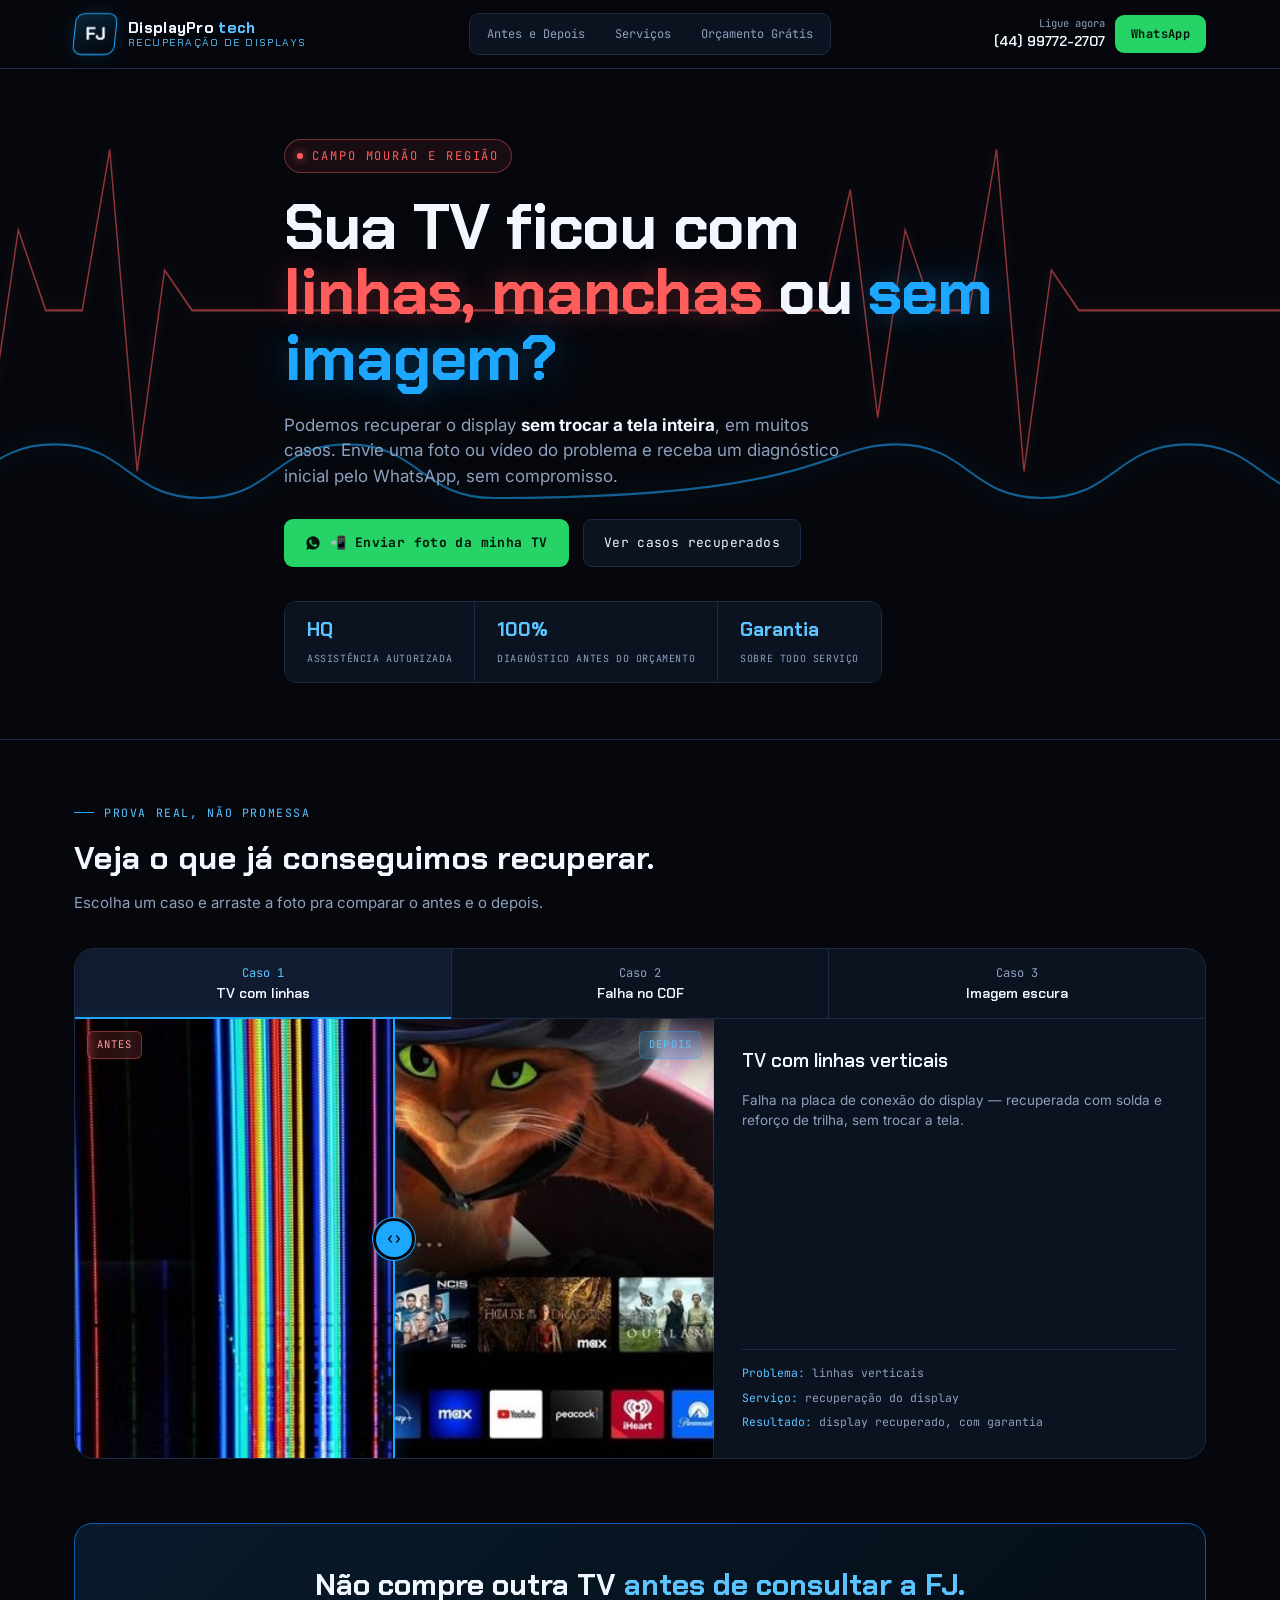
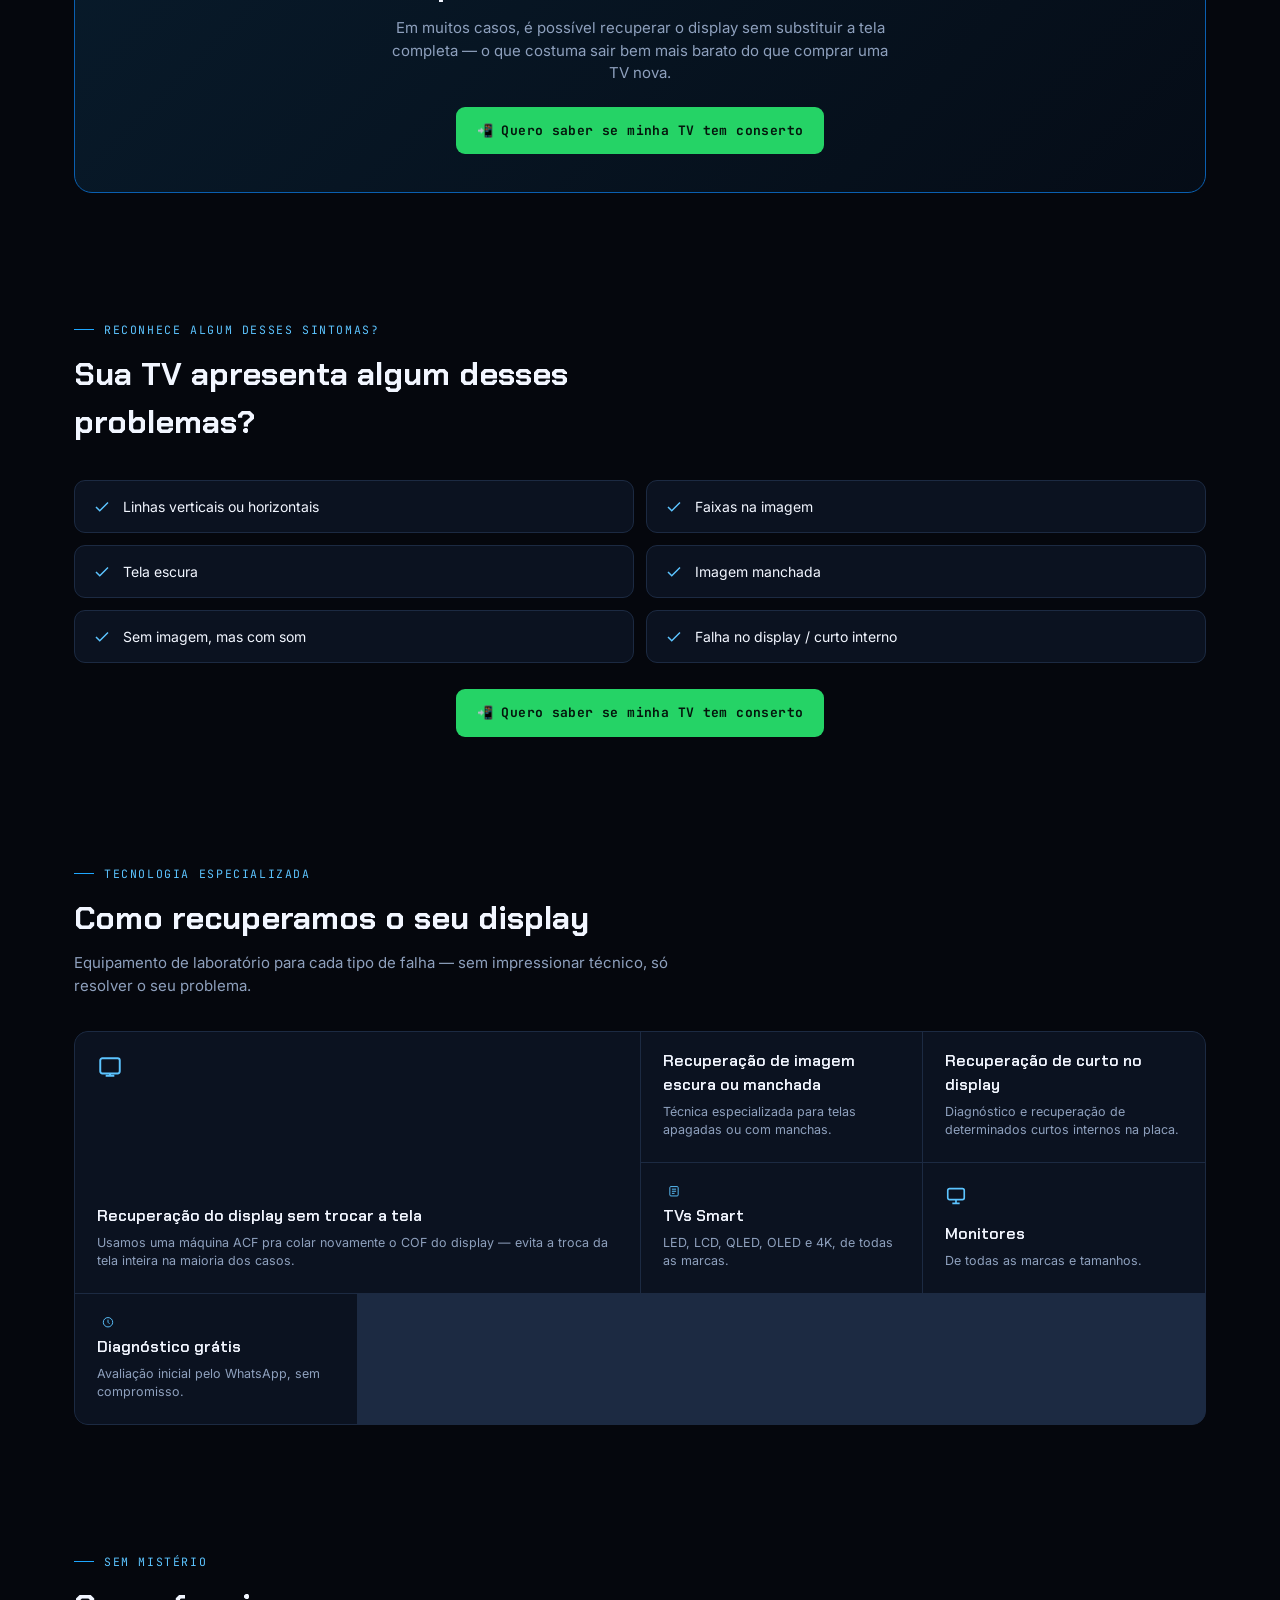
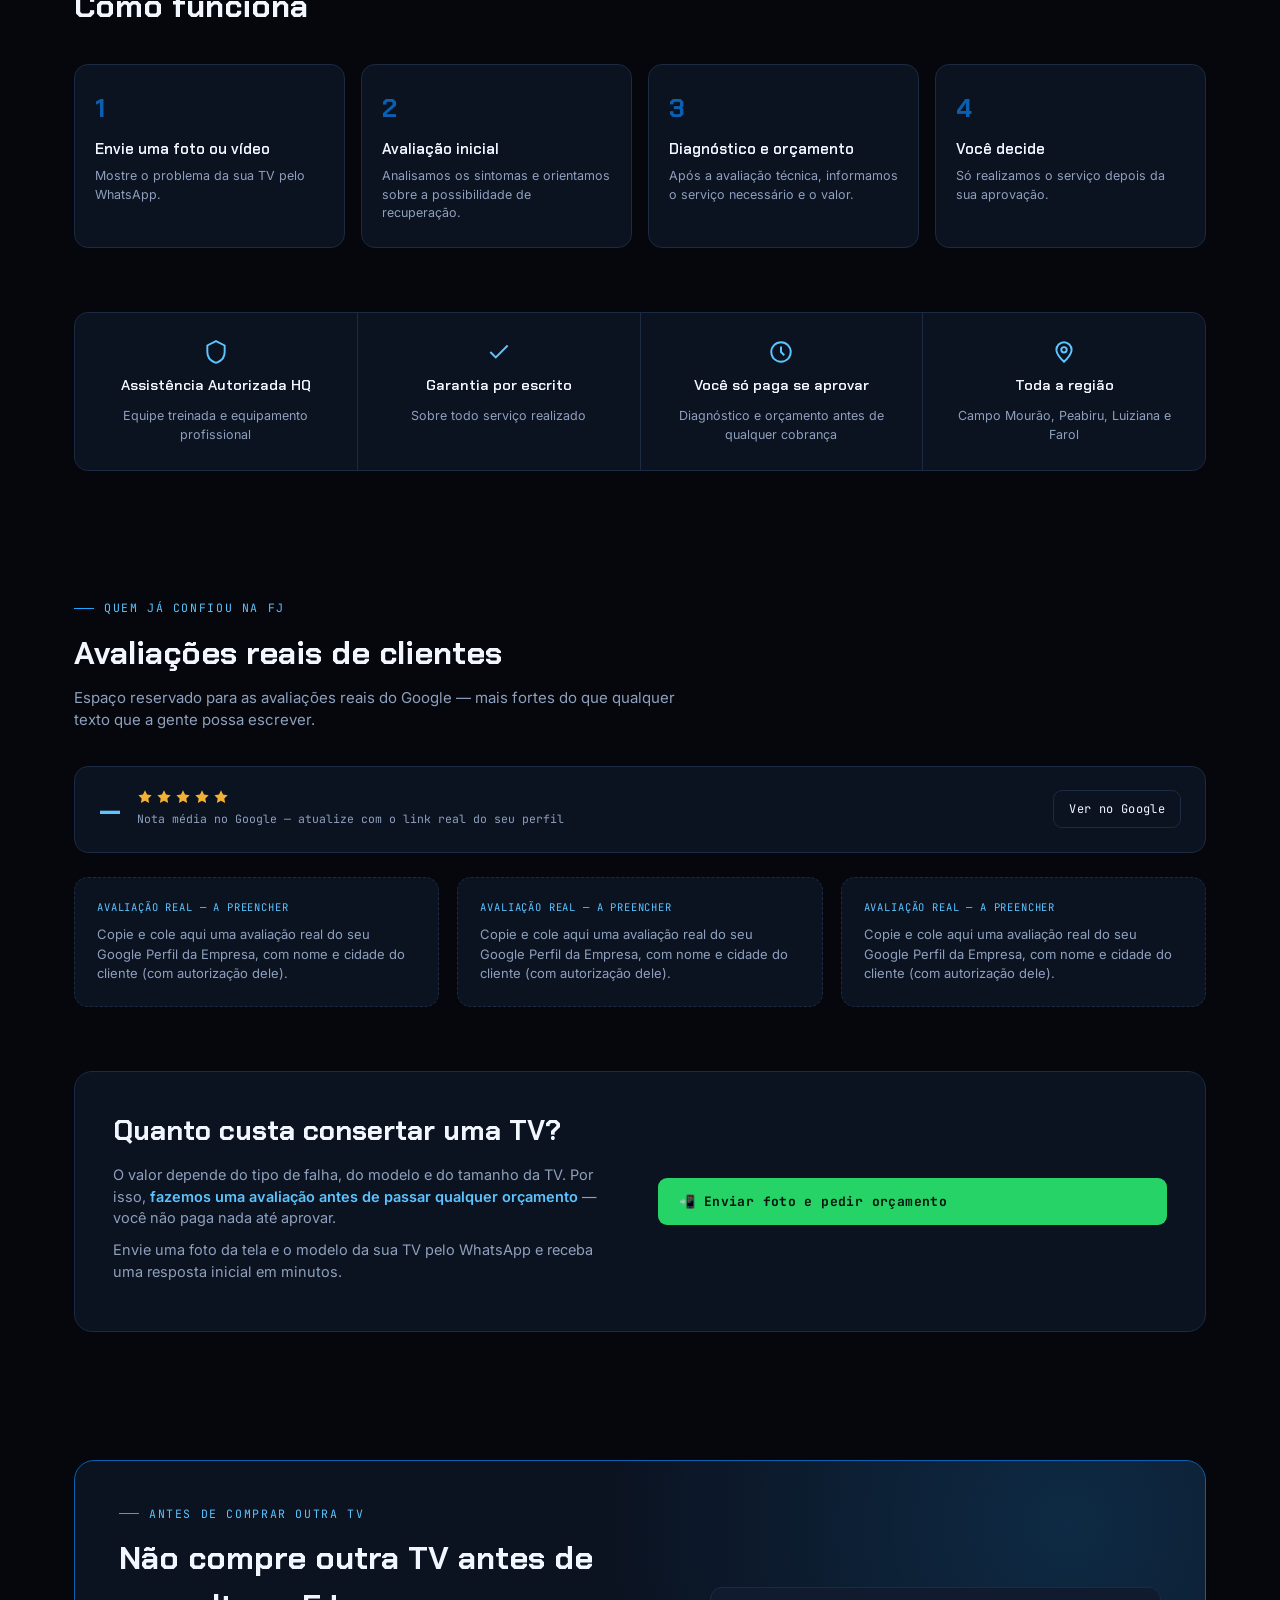
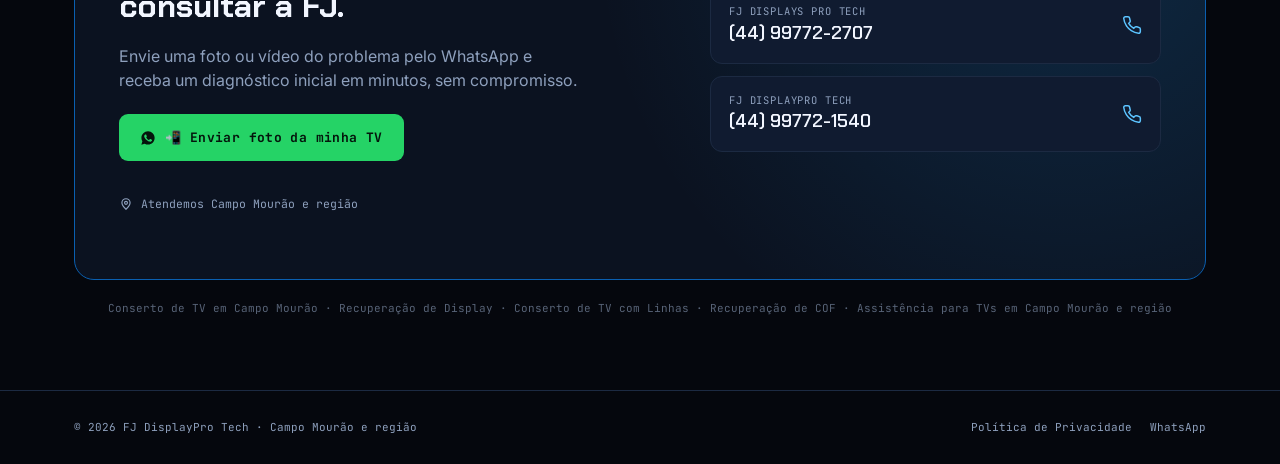
==== commit 03eaf708: "Add files via upload" ====
--- a/index.html
+++ b/index.html
@@ -4,14 +4,14 @@
 <meta charset="UTF-8">
 <meta name="viewport" content="width=device-width, initial-scale=1.0">
 <title>Conserto de TV com Linhas, Falhas e Imagem Escura em Campo Mourão | FJ DisplayPro Tech</title>
-<meta name="description" content="Sua TV está com linhas, falhas ou imagem escura? Recuperamos o display com equipamento profissional (máquina ACF) e garantia. Diagnóstico rápido pelo WhatsApp — atendemos Campo Mourão e região.">
+<meta name="description" content="Sua TV ficou com linhas, manchas ou sem imagem? Recuperamos o display sem trocar a tela inteira. Diagnóstico inicial pelo WhatsApp — atendemos Campo Mourão e região.">
 <link rel="preconnect" href="https://fonts.googleapis.com">
 <link href="https://fonts.googleapis.com/css2?family=Chakra+Petch:wght@500;600;700&family=Inter:wght@400;500;600&family=JetBrains+Mono:wght@400;500&display=swap" rel="stylesheet">
 <link rel="stylesheet" href="style.css">
 </head>
 <body>
 
-<!-- ============================== HEADER (sitelinks como abas) ============================== -->
+<!-- ============================== HEADER (sitelinks) ============================== -->
 <header>
   <div class="header-inner">
     <div class="logo">
@@ -31,86 +31,49 @@
         <span>Ligue agora</span>
         <b>(44) 99772-2707</b>
       </div>
-      <a href="https://wa.me/5544997722707?text=Ol%C3%A1!%20Minha%20TV%20est%C3%A1%20com%20problema%20na%20tela%2C%20quero%20um%20diagn%C3%B3stico." target="_blank" rel="noopener" class="btn btn-whats btn-sm">WhatsApp</a>
+      <a href="https://wa.me/5544997722707?text=Ol%C3%A1!%20Encontrei%20a%20FJ%20DisplayPro%20Tech%20e%20gostaria%20de%20saber%20se%20%C3%A9%20poss%C3%ADvel%20recuperar%20minha%20TV.%20Vou%20enviar%20fotos%20do%20problema." target="_blank" rel="noopener" class="btn btn-whats btn-sm">WhatsApp</a>
     </div>
   </div>
 </header>
 
-<!-- ============================== HERO — SINAL QUEBRADO → SINAL LIMPO ============================== -->
+<!-- ============================== HERO ============================== -->
 <section class="hero">
   <svg class="hero-wave" viewBox="0 0 1400 500" preserveAspectRatio="none" xmlns="http://www.w3.org/2000/svg">
     <path class="wave-broken" d="M-100,180 L-60,180 L-40,90 L-10,260 L20,120 L50,180 L90,180 L120,60 L150,300 L180,150 L210,180 L900,180 L930,90 L960,260 L990,120 L1020,180 L1060,180 L1090,60 L1120,300 L1150,150 L1180,180 L1500,180"/>
     <path class="wave-clean" d="M-100,320 C -20,320 -20,280 60,280 C 140,280 140,320 220,320 C 300,320 300,280 380,280 C 460,280 460,320 540,320 C 900,320 900,280 980,280 C 1060,280 1060,320 1140,320 C 1220,320 1220,280 1300,280 C 1380,280 1380,320 1460,320"/>
   </svg>
   <div class="wrap hero-content">
-    <span class="hero-eyebrow"><span class="dot"></span>Atendimento em Campo Mourão e região</span>
-    <h1>Antes de comprar uma TV nova, <span class="fixed">veja se dá pra consertar a sua.</span></h1>
-    <p class="lead">Tela com linhas, falhas ou imagem escura? Na maioria dos casos, dá pra recuperar o display sem trocar a tela inteira — por uma fração do preço de uma TV nova. Você só paga depois de ver o diagnóstico.</p>
+    <span class="hero-eyebrow"><span class="dot"></span>Campo Mourão e região</span>
+    <h1>Sua TV ficou com <span class="broken">linhas, manchas</span> ou <span class="fixed">sem imagem?</span></h1>
+    <p class="lead">Podemos recuperar o display <strong style="color:var(--white)">sem trocar a tela inteira</strong>, em muitos casos. Envie uma foto ou vídeo do problema e receba um diagnóstico inicial pelo WhatsApp, sem compromisso.</p>
     <div class="cta-row">
-      <a href="https://wa.me/5544997722707?text=Ol%C3%A1!%20Minha%20TV%20est%C3%A1%20com%20problema%20na%20tela%2C%20quero%20um%20diagn%C3%B3stico." target="_blank" rel="noopener" class="btn btn-whats">
+      <a href="https://wa.me/5544997722707?text=Ol%C3%A1!%20Encontrei%20a%20FJ%20DisplayPro%20Tech%20e%20gostaria%20de%20saber%20se%20%C3%A9%20poss%C3%ADvel%20recuperar%20minha%20TV.%20Vou%20enviar%20fotos%20do%20problema." target="_blank" rel="noopener" class="btn btn-whats">
         <svg width="16" height="16" viewBox="0 0 24 24" fill="currentColor"><path d="M12.04 2C6.58 2 2.13 6.45 2.13 11.91c0 1.87.5 3.63 1.44 5.15L2 22l5.09-1.53a9.87 9.87 0 0 0 4.95 1.33h.01c5.46 0 9.9-4.45 9.9-9.9C21.96 6.44 17.5 2 12.04 2zm5.8 14.1c-.24.68-1.4 1.32-1.94 1.4-.5.08-1.12.11-1.8-.11-.42-.14-.96-.31-1.65-.62-2.9-1.25-4.8-4.17-4.94-4.36-.14-.2-1.17-1.56-1.17-2.98 0-1.41.74-2.1 1-2.4.27-.28.58-.35.78-.35.19 0 .38 0 .55.01.18.01.42-.07.65.5.24.58.81 2 .88 2.14.07.14.12.31.02.5-.1.19-.15.3-.3.47-.15.16-.31.36-.44.49-.15.14-.3.3-.13.6.17.29.75 1.24 1.62 2.01 1.11 1 2.05 1.31 2.35 1.46.29.14.46.12.63-.07.17-.19.72-.84.92-1.13.19-.29.39-.24.65-.14.27.1 1.68.79 1.97.94.29.14.48.21.55.33.07.13.07.72-.17 1.4z"/></svg>
-        Diagnóstico grátis no WhatsApp
+        📲 Enviar foto da minha TV
       </a>
       <a href="#antes-depois" class="btn btn-ghost">Ver casos recuperados</a>
     </div>
     <div class="hero-stats">
-      <div><b>+HQ</b><span>Assistência Autorizada</span></div>
+      <div><b>HQ</b><span>Assistência Autorizada</span></div>
       <div><b>100%</b><span>Diagnóstico antes do orçamento</span></div>
       <div><b>Garantia</b><span>Sobre todo serviço</span></div>
     </div>
   </div>
 </section>
 
-<!-- ============================== CANAIS DE SINTOMA ============================== -->
-<section id="sintomas">
-  <div class="wrap">
-    <div class="section-head">
-      <span class="section-tag">Fale com a gente agora</span>
-      <h2>Qual é o problema da sua TV?</h2>
-      <p>Toque no que está acontecendo com a sua tela e já falamos com você no WhatsApp.</p>
-    </div>
-    <div class="channel-strip">
-      <a class="channel" href="https://wa.me/5544997722707?text=Ol%C3%A1!%20Minha%20TV%20est%C3%A1%20com%20LINHAS%20na%20tela%2C%20quero%20um%20diagn%C3%B3stico.">
-        <span class="ch-id">Sintoma 1</span>
-        <h3>Linhas na tela</h3>
-        <p>Listras verticais, horizontais ou coloridas.</p>
-        <span class="ch-go">Quero resolver isso →</span>
-      </a>
-      <a class="channel" href="https://wa.me/5544997722707?text=Ol%C3%A1!%20Minha%20TV%20est%C3%A1%20com%20IMAGEM%20ESCURA%2FMANCHADA%2C%20quero%20um%20diagn%C3%B3stico.">
-        <span class="ch-id">Sintoma 2</span>
-        <h3>Imagem escura ou manchada</h3>
-        <p>Tela apagada, com manchas ou sombreada.</p>
-        <span class="ch-go">Quero resolver isso →</span>
-      </a>
-      <a class="channel" href="https://wa.me/5544997722707?text=Ol%C3%A1!%20Minha%20TV%20est%C3%A1%20sem%20imagem%2C%20mas%20o%20som%20funciona.%20Quero%20um%20diagn%C3%B3stico.">
-        <span class="ch-id">Sintoma 3</span>
-        <h3>Sem imagem, com som</h3>
-        <p>Tela preta mas o áudio continua tocando.</p>
-        <span class="ch-go">Quero resolver isso →</span>
-      </a>
-      <a class="channel" href="https://wa.me/5544997722707?text=Ol%C3%A1!%20Minha%20TV%20teve%20um%20curto%2Fqueima%20e%20n%C3%A3o%20liga.%20Quero%20um%20diagn%C3%B3stico.">
-        <span class="ch-id">Sintoma 4</span>
-        <h3>Não liga / curto interno</h3>
-        <p>Apagou de vez ou cheiro de queimado.</p>
-        <span class="ch-go">Quero resolver isso →</span>
-      </a>
-    </div>
-  </div>
-</section>
-
-<!-- ============================== ANTES/DEPOIS (sitelink 1) — CASE VIEWER ============================== -->
+<!-- ============================== PROVA IMEDIATA — ANTES/DEPOIS (sitelink 1) ============================== -->
 <section id="antes-depois">
   <div class="wrap">
     <div class="section-head">
-      <span class="section-tag">Casos reais</span>
-      <h2>Veja com seus olhos: antes e depois.</h2>
-      <p>Escolha um caso abaixo e arraste a foto pra comparar o antes e o depois da recuperação.</p>
+      <span class="section-tag">Prova real, não promessa</span>
+      <h2>Veja o que já conseguimos recuperar.</h2>
+      <p>Escolha um caso e arraste a foto pra comparar o antes e o depois.</p>
     </div>
 
     <div class="case-viewer">
       <div class="case-tabs" id="caseTabs">
-        <button class="case-tab active" data-case="0"><span class="ch-id">Caso 1</span><span class="lbl">Linhas verticais</span></button>
-        <button class="case-tab" data-case="1"><span class="ch-id">Caso 2</span><span class="lbl">Riscos na tela</span></button>
+        <button class="case-tab active" data-case="0"><span class="ch-id">Caso 1</span><span class="lbl">TV com linhas</span></button>
+        <button class="case-tab" data-case="1"><span class="ch-id">Caso 2</span><span class="lbl">Falha no COF</span></button>
         <button class="case-tab" data-case="2"><span class="ch-id">Caso 3</span><span class="lbl">Imagem escura</span></button>
       </div>
 
@@ -130,44 +93,94 @@
           <h3 id="caseTitle">TV com linhas verticais</h3>
           <p id="caseDesc">Falha na placa de conexão do display — recuperada com solda e reforço de trilha, sem trocar a tela.</p>
           <div class="case-log">
-            <span><span class="k">O problema:</span> <span id="caseFail">linhas verticais / falha na conexão</span></span>
-            <span><span class="k">Como resolvemos:</span> <span id="caseFix">solda de precisão + reforço de trilha</span></span>
-            <span><span class="k">Resultado:</span> tela recuperada, com garantia</span>
-          </div>
-        </div>
-      </div>
-    </div>
-  </div>
-</section>
-
-<!-- ============================== SERVIÇOS (sitelink 2) — BENTO ============================== -->
+            <span><span class="k">Problema:</span> <span id="caseFail">linhas verticais</span></span>
+            <span><span class="k">Serviço:</span> <span id="caseFix">recuperação do display</span></span>
+            <span><span class="k">Resultado:</span> display recuperado, com garantia</span>
+          </div>
+        </div>
+      </div>
+    </div>
+  </div>
+</section>
+
+<!-- ============================== DIFERENCIAL CENTRAL ============================== -->
+<section style="padding-top:0">
+  <div class="wrap">
+    <div class="diferencial">
+      <h2>Não compre outra TV <span>antes de consultar a FJ.</span></h2>
+      <p>Em muitos casos, é possível recuperar o display sem substituir a tela completa — o que costuma sair bem mais barato do que comprar uma TV nova.</p>
+      <a href="https://wa.me/5544997722707?text=Ol%C3%A1!%20Quero%20saber%20se%20minha%20TV%20tem%20conserto%20antes%20de%20comprar%20outra." target="_blank" rel="noopener" class="btn btn-whats">📲 Quero saber se minha TV tem conserto</a>
+    </div>
+  </div>
+</section>
+
+<!-- ============================== PROBLEMAS ============================== -->
+<section id="sintomas">
+  <div class="wrap">
+    <div class="section-head">
+      <span class="section-tag">Reconhece algum desses sintomas?</span>
+      <h2>Sua TV apresenta algum desses problemas?</h2>
+    </div>
+    <div class="problems-list">
+      <a class="problem-item" href="https://wa.me/5544997722707?text=Ol%C3%A1!%20Minha%20TV%20est%C3%A1%20com%20LINHAS%20verticais%20ou%20horizontais%20na%20tela.%20Gostaria%20de%20saber%20se%20%C3%A9%20poss%C3%ADvel%20recuperar%20o%20display.">
+        <svg width="18" height="18" viewBox="0 0 24 24" fill="none" stroke="currentColor" stroke-width="2"><path d="M20 6L9 17l-5-5"/></svg>
+        <span>Linhas verticais ou horizontais</span>
+      </a>
+      <a class="problem-item" href="https://wa.me/5544997722707?text=Ol%C3%A1!%20Minha%20TV%20est%C3%A1%20com%20FAIXAS%20na%20imagem.%20Gostaria%20de%20saber%20se%20%C3%A9%20poss%C3%ADvel%20recuperar%20o%20display.">
+        <svg width="18" height="18" viewBox="0 0 24 24" fill="none" stroke="currentColor" stroke-width="2"><path d="M20 6L9 17l-5-5"/></svg>
+        <span>Faixas na imagem</span>
+      </a>
+      <a class="problem-item" href="https://wa.me/5544997722707?text=Ol%C3%A1!%20Minha%20TV%20est%C3%A1%20com%20a%20TELA%20ESCURA.%20Gostaria%20de%20saber%20se%20%C3%A9%20poss%C3%ADvel%20recuperar%20o%20display.">
+        <svg width="18" height="18" viewBox="0 0 24 24" fill="none" stroke="currentColor" stroke-width="2"><path d="M20 6L9 17l-5-5"/></svg>
+        <span>Tela escura</span>
+      </a>
+      <a class="problem-item" href="https://wa.me/5544997722707?text=Ol%C3%A1!%20Minha%20TV%20est%C3%A1%20com%20IMAGEM%20MANCHADA.%20Gostaria%20de%20saber%20se%20%C3%A9%20poss%C3%ADvel%20recuperar%20o%20display.">
+        <svg width="18" height="18" viewBox="0 0 24 24" fill="none" stroke="currentColor" stroke-width="2"><path d="M20 6L9 17l-5-5"/></svg>
+        <span>Imagem manchada</span>
+      </a>
+      <a class="problem-item" href="https://wa.me/5544997722707?text=Ol%C3%A1!%20Minha%20TV%20est%C3%A1%20SEM%20IMAGEM%2C%20mas%20o%20som%20funciona.%20Gostaria%20de%20saber%20se%20%C3%A9%20poss%C3%ADvel%20recuperar%20o%20display.">
+        <svg width="18" height="18" viewBox="0 0 24 24" fill="none" stroke="currentColor" stroke-width="2"><path d="M20 6L9 17l-5-5"/></svg>
+        <span>Sem imagem, mas com som</span>
+      </a>
+      <a class="problem-item" href="https://wa.me/5544997722707?text=Ol%C3%A1!%20Minha%20TV%20teve%20um%20CURTO%2Fqueima%20e%20n%C3%A3o%20liga.%20Gostaria%20de%20saber%20se%20%C3%A9%20poss%C3%ADvel%20recuperar%20o%20display.">
+        <svg width="18" height="18" viewBox="0 0 24 24" fill="none" stroke="currentColor" stroke-width="2"><path d="M20 6L9 17l-5-5"/></svg>
+        <span>Falha no display / curto interno</span>
+      </a>
+    </div>
+    <div class="problems-cta">
+      <a href="https://wa.me/5544997722707?text=Ol%C3%A1!%20Quero%20saber%20se%20minha%20TV%20tem%20conserto." target="_blank" rel="noopener" class="btn btn-whats">📲 Quero saber se minha TV tem conserto</a>
+    </div>
+  </div>
+</section>
+
+<!-- ============================== TECNOLOGIAS / SERVIÇOS (sitelink 2) — BENTO ============================== -->
 <section id="servicos">
   <div class="wrap">
     <div class="section-head">
-      <span class="section-tag">Rapidez · Qualidade · Confiança</span>
-      <h2>Especialistas em TVs e displays</h2>
-      <p>Diagnóstico preciso e equipamento de laboratório para cada tipo de falha.</p>
+      <span class="section-tag">Tecnologia especializada</span>
+      <h2>Como recuperamos o seu display</h2>
+      <p>Equipamento de laboratório para cada tipo de falha — sem impressionar técnico, só resolver o seu problema.</p>
     </div>
     <div class="bento">
       <div class="bento-item bento-lg">
         <svg width="26" height="26" viewBox="0 0 24 24" fill="none" stroke="currentColor" stroke-width="1.8"><rect x="3" y="4" width="18" height="14" rx="2"/><path d="M8 20h8M12 18v2"/></svg>
-        <h3>Máquina ACF</h3>
-        <p>Recuperação profissional de display — colagem de COF sem trocar a tela inteira.</p>
+        <h3>Recuperação do display sem trocar a tela</h3>
+        <p>Usamos uma máquina ACF pra colar novamente o COF do display — evita a troca da tela inteira na maioria dos casos.</p>
       </div>
       <div class="bento-item">
         <svg width="22" height="22" viewBox="0 0 24 24" fill="none" stroke="currentColor" stroke-width="1.8"><circle cx="12" cy="12" r="4"/><path d="M12 2v3M12 19v3M4.2 4.2l2.1 2.1M17.7 17.7l2.1 2.1M2 12h3M19 12h3"/></svg>
-        <h3>Reativação de moléculas</h3>
-        <p>Para imagem escura ou manchada.</p>
+        <h3>Recuperação de imagem escura ou manchada</h3>
+        <p>Técnica especializada para telas apagadas ou com manchas.</p>
       </div>
       <div class="bento-item">
         <svg width="22" height="22" viewBox="0 0 24 24" fill="none" stroke="currentColor" stroke-width="1.8"><path d="M13 2 4 14h7l-1 8 9-12h-7l1-8z"/></svg>
-        <h3>ShotKiller</h3>
-        <p>Eliminação de curto interno na placa.</p>
+        <h3>Recuperação de curto no display</h3>
+        <p>Diagnóstico e recuperação de determinados curtos internos na placa.</p>
       </div>
       <div class="bento-item">
         <svg width="22" height="22" viewBox="0 0 24 24" fill="none" stroke="currentColor" stroke-width="1.8"><rect x="4" y="3" width="16" height="18" rx="2"/><path d="M8 8h8M8 12h8M8 16h5"/></svg>
         <h3>TVs Smart</h3>
-        <p>LED, LCD, QLED, OLED e 4K.</p>
+        <p>LED, LCD, QLED, OLED e 4K, de todas as marcas.</p>
       </div>
       <div class="bento-item">
         <svg width="22" height="22" viewBox="0 0 24 24" fill="none" stroke="currentColor" stroke-width="1.8"><rect x="3" y="4" width="18" height="12" rx="2"/><path d="M8 20h8M12 16v4"/></svg>
@@ -177,7 +190,39 @@
       <div class="bento-item">
         <svg width="22" height="22" viewBox="0 0 24 24" fill="none" stroke="currentColor" stroke-width="1.8"><circle cx="12" cy="12" r="9"/><path d="M12 7v5l3 3"/></svg>
         <h3>Diagnóstico grátis</h3>
-        <p>Avaliação inicial pelo WhatsApp.</p>
+        <p>Avaliação inicial pelo WhatsApp, sem compromisso.</p>
+      </div>
+    </div>
+  </div>
+</section>
+
+<!-- ============================== COMO FUNCIONA ============================== -->
+<section>
+  <div class="wrap">
+    <div class="section-head">
+      <span class="section-tag">Sem mistério</span>
+      <h2>Como funciona</h2>
+    </div>
+    <div class="steps-row">
+      <div class="step">
+        <div class="step-n">1</div>
+        <h3>Envie uma foto ou vídeo</h3>
+        <p>Mostre o problema da sua TV pelo WhatsApp.</p>
+      </div>
+      <div class="step">
+        <div class="step-n">2</div>
+        <h3>Avaliação inicial</h3>
+        <p>Analisamos os sintomas e orientamos sobre a possibilidade de recuperação.</p>
+      </div>
+      <div class="step">
+        <div class="step-n">3</div>
+        <h3>Diagnóstico e orçamento</h3>
+        <p>Após a avaliação técnica, informamos o serviço necessário e o valor.</p>
+      </div>
+      <div class="step">
+        <div class="step-n">4</div>
+        <h3>Você decide</h3>
+        <p>Só realizamos o serviço depois da sua aprovação.</p>
       </div>
     </div>
   </div>
@@ -189,7 +234,7 @@
     <div class="trust-list">
       <div class="trust-list-item">
         <svg width="26" height="26" viewBox="0 0 24 24" fill="none" stroke="currentColor" stroke-width="1.8"><path d="M12 2l8 4v6c0 5-3.5 8.5-8 10-4.5-1.5-8-5-8-10V6l8-4z"/></svg>
-        <b>Assistência Autorizada</b>
+        <b>Assistência Autorizada HQ</b>
         <span>Equipe treinada e equipamento profissional</span>
       </div>
       <div class="trust-list-item">
@@ -211,129 +256,72 @@
   </div>
 </section>
 
-<!-- ============================== DEPOIMENTOS ============================== -->
+<!-- ============================== AVALIAÇÕES ============================== -->
 <section id="depoimentos">
   <div class="wrap">
     <div class="section-head">
-      <span class="section-tag">Quem já consertou com a gente</span>
-      <h2>Clientes de Campo Mourão e região que recuperaram a TV.</h2>
-      <p>Depoimentos de moradores da nossa área de atendimento.</p>
-    </div>
-    <div class="testimonial-grid">
-
-      <div class="testimonial-card">
+      <span class="section-tag">Quem já confiou na FJ</span>
+      <h2>Avaliações reais de clientes</h2>
+      <p>Espaço reservado para as avaliações reais do Google — mais fortes do que qualquer texto que a gente possa escrever.</p>
+    </div>
+    <div class="review-summary">
+      <span class="score">—</span>
+      <div>
         <div class="stars">
-          <svg width="15" height="15" viewBox="0 0 24 24" fill="currentColor"><path d="M12 2l3.09 6.26L22 9.27l-5 4.87L18.18 21 12 17.77 5.82 21 7 14.14l-5-4.87 6.91-1.01L12 2z"/></svg>
-          <svg width="15" height="15" viewBox="0 0 24 24" fill="currentColor"><path d="M12 2l3.09 6.26L22 9.27l-5 4.87L18.18 21 12 17.77 5.82 21 7 14.14l-5-4.87 6.91-1.01L12 2z"/></svg>
-          <svg width="15" height="15" viewBox="0 0 24 24" fill="currentColor"><path d="M12 2l3.09 6.26L22 9.27l-5 4.87L18.18 21 12 17.77 5.82 21 7 14.14l-5-4.87 6.91-1.01L12 2z"/></svg>
-          <svg width="15" height="15" viewBox="0 0 24 24" fill="currentColor"><path d="M12 2l3.09 6.26L22 9.27l-5 4.87L18.18 21 12 17.77 5.82 21 7 14.14l-5-4.87 6.91-1.01L12 2z"/></svg>
-          <svg width="15" height="15" viewBox="0 0 24 24" fill="currentColor"><path d="M12 2l3.09 6.26L22 9.27l-5 4.87L18.18 21 12 17.77 5.82 21 7 14.14l-5-4.87 6.91-1.01L12 2z"/></svg>
-        </div>
-        <p>"Minha TV tinha listras coloridas e eu já ia comprar outra. Mandei foto no WhatsApp, me explicaram tudo antes de cobrar e consertaram no mesmo dia. Ficou perfeita."</p>
-        <div class="testimonial-who">
-          <div class="testimonial-avatar">M</div>
-          <div><b>Marcos A.</b><span>Campo Mourão, PR</span></div>
-        </div>
-      </div>
-
-      <div class="testimonial-card">
-        <div class="stars">
-          <svg width="15" height="15" viewBox="0 0 24 24" fill="currentColor"><path d="M12 2l3.09 6.26L22 9.27l-5 4.87L18.18 21 12 17.77 5.82 21 7 14.14l-5-4.87 6.91-1.01L12 2z"/></svg>
-          <svg width="15" height="15" viewBox="0 0 24 24" fill="currentColor"><path d="M12 2l3.09 6.26L22 9.27l-5 4.87L18.18 21 12 17.77 5.82 21 7 14.14l-5-4.87 6.91-1.01L12 2z"/></svg>
-          <svg width="15" height="15" viewBox="0 0 24 24" fill="currentColor"><path d="M12 2l3.09 6.26L22 9.27l-5 4.87L18.18 21 12 17.77 5.82 21 7 14.14l-5-4.87 6.91-1.01L12 2z"/></svg>
-          <svg width="15" height="15" viewBox="0 0 24 24" fill="currentColor"><path d="M12 2l3.09 6.26L22 9.27l-5 4.87L18.18 21 12 17.77 5.82 21 7 14.14l-5-4.87 6.91-1.01L12 2z"/></svg>
-          <svg width="15" height="15" viewBox="0 0 24 24" fill="currentColor"><path d="M12 2l3.09 6.26L22 9.27l-5 4.87L18.18 21 12 17.77 5.82 21 7 14.14l-5-4.87 6.91-1.01L12 2z"/></svg>
-        </div>
-        <p>"Vim de Peabiru direto pra deixar a TV. O orçamento foi bem mais barato do que eu imaginava e ainda ficou com garantia. Recomendo demais."</p>
-        <div class="testimonial-who">
-          <div class="testimonial-avatar">S</div>
-          <div><b>Sandra R.</b><span>Peabiru, PR</span></div>
-        </div>
-      </div>
-
-      <div class="testimonial-card">
-        <div class="stars">
-          <svg width="15" height="15" viewBox="0 0 24 24" fill="currentColor"><path d="M12 2l3.09 6.26L22 9.27l-5 4.87L18.18 21 12 17.77 5.82 21 7 14.14l-5-4.87 6.91-1.01L12 2z"/></svg>
-          <svg width="15" height="15" viewBox="0 0 24 24" fill="currentColor"><path d="M12 2l3.09 6.26L22 9.27l-5 4.87L18.18 21 12 17.77 5.82 21 7 14.14l-5-4.87 6.91-1.01L12 2z"/></svg>
-          <svg width="15" height="15" viewBox="0 0 24 24" fill="currentColor"><path d="M12 2l3.09 6.26L22 9.27l-5 4.87L18.18 21 12 17.77 5.82 21 7 14.14l-5-4.87 6.91-1.01L12 2z"/></svg>
-          <svg width="15" height="15" viewBox="0 0 24 24" fill="currentColor"><path d="M12 2l3.09 6.26L22 9.27l-5 4.87L18.18 21 12 17.77 5.82 21 7 14.14l-5-4.87 6.91-1.01L12 2z"/></svg>
-          <svg width="15" height="15" viewBox="0 0 24 24" fill="currentColor"><path d="M12 2l3.09 6.26L22 9.27l-5 4.87L18.18 21 12 17.77 5.82 21 7 14.14l-5-4.87 6.91-1.01L12 2z"/></svg>
-        </div>
-        <p>"A imagem da minha TV estava escura, quase não dava pra ver nada. Falaram que era um problema comum e resolveram rapidinho. Hoje tá igual nova."</p>
-        <div class="testimonial-who">
-          <div class="testimonial-avatar">J</div>
-          <div><b>José C.</b><span>Luiziana, PR</span></div>
-        </div>
-      </div>
-
-      <div class="testimonial-card">
-        <div class="stars">
-          <svg width="15" height="15" viewBox="0 0 24 24" fill="currentColor"><path d="M12 2l3.09 6.26L22 9.27l-5 4.87L18.18 21 12 17.77 5.82 21 7 14.14l-5-4.87 6.91-1.01L12 2z"/></svg>
-          <svg width="15" height="15" viewBox="0 0 24 24" fill="currentColor"><path d="M12 2l3.09 6.26L22 9.27l-5 4.87L18.18 21 12 17.77 5.82 21 7 14.14l-5-4.87 6.91-1.01L12 2z"/></svg>
-          <svg width="15" height="15" viewBox="0 0 24 24" fill="currentColor"><path d="M12 2l3.09 6.26L22 9.27l-5 4.87L18.18 21 12 17.77 5.82 21 7 14.14l-5-4.87 6.91-1.01L12 2z"/></svg>
-          <svg width="15" height="15" viewBox="0 0 24 24" fill="currentColor"><path d="M12 2l3.09 6.26L22 9.27l-5 4.87L18.18 21 12 17.77 5.82 21 7 14.14l-5-4.87 6.91-1.01L12 2z"/></svg>
-          <svg width="15" height="15" viewBox="0 0 24 24" fill="currentColor"><path d="M12 2l3.09 6.26L22 9.27l-5 4.87L18.18 21 12 17.77 5.82 21 7 14.14l-5-4.87 6.91-1.01L12 2z"/></svg>
-        </div>
-        <p>"Achei que ia ter que trocar a tela inteira, ia sair bem caro. Fizeram o conserto com uma máquina especial e ficou muito mais em conta."</p>
-        <div class="testimonial-who">
-          <div class="testimonial-avatar">V</div>
-          <div><b>Vanessa T.</b><span>Farol, PR</span></div>
-        </div>
-      </div>
-
-      <div class="testimonial-card">
-        <div class="stars">
-          <svg width="15" height="15" viewBox="0 0 24 24" fill="currentColor"><path d="M12 2l3.09 6.26L22 9.27l-5 4.87L18.18 21 12 17.77 5.82 21 7 14.14l-5-4.87 6.91-1.01L12 2z"/></svg>
-          <svg width="15" height="15" viewBox="0 0 24 24" fill="currentColor"><path d="M12 2l3.09 6.26L22 9.27l-5 4.87L18.18 21 12 17.77 5.82 21 7 14.14l-5-4.87 6.91-1.01L12 2z"/></svg>
-          <svg width="15" height="15" viewBox="0 0 24 24" fill="currentColor"><path d="M12 2l3.09 6.26L22 9.27l-5 4.87L18.18 21 12 17.77 5.82 21 7 14.14l-5-4.87 6.91-1.01L12 2z"/></svg>
-          <svg width="15" height="15" viewBox="0 0 24 24" fill="currentColor"><path d="M12 2l3.09 6.26L22 9.27l-5 4.87L18.18 21 12 17.77 5.82 21 7 14.14l-5-4.87 6.91-1.01L12 2z"/></svg>
-          <svg width="15" height="15" viewBox="0 0 24 24" fill="currentColor"><path d="M12 2l3.09 6.26L22 9.27l-5 4.87L18.18 21 12 17.77 5.82 21 7 14.14l-5-4.87 6.91-1.01L12 2z"/></svg>
-        </div>
-        <p>"Atendimento rápido e sincero. Me falaram que dava pra consertar antes de eu gastar com uma TV nova. Confiança total."</p>
-        <div class="testimonial-who">
-          <div class="testimonial-avatar">R</div>
-          <div><b>Roberto L.</b><span>Campo Mourão, PR</span></div>
-        </div>
-      </div>
-
-      <div class="testimonial-card">
-        <div class="stars">
-          <svg width="15" height="15" viewBox="0 0 24 24" fill="currentColor"><path d="M12 2l3.09 6.26L22 9.27l-5 4.87L18.18 21 12 17.77 5.82 21 7 14.14l-5-4.87 6.91-1.01L12 2z"/></svg>
-          <svg width="15" height="15" viewBox="0 0 24 24" fill="currentColor"><path d="M12 2l3.09 6.26L22 9.27l-5 4.87L18.18 21 12 17.77 5.82 21 7 14.14l-5-4.87 6.91-1.01L12 2z"/></svg>
-          <svg width="15" height="15" viewBox="0 0 24 24" fill="currentColor"><path d="M12 2l3.09 6.26L22 9.27l-5 4.87L18.18 21 12 17.77 5.82 21 7 14.14l-5-4.87 6.91-1.01L12 2z"/></svg>
-          <svg width="15" height="15" viewBox="0 0 24 24" fill="currentColor"><path d="M12 2l3.09 6.26L22 9.27l-5 4.87L18.18 21 12 17.77 5.82 21 7 14.14l-5-4.87 6.91-1.01L12 2z"/></svg>
-          <svg width="15" height="15" viewBox="0 0 24 24" fill="currentColor"><path d="M12 2l3.09 6.26L22 9.27l-5 4.87L18.18 21 12 17.77 5.82 21 7 14.14l-5-4.87 6.91-1.01L12 2z"/></svg>
-        </div>
-        <p>"Levei o monitor do meu escritório achando que não tinha mais jeito. Consertaram em dois dias e ainda me explicaram o que tinha acontecido."</p>
-        <div class="testimonial-who">
-          <div class="testimonial-avatar">P</div>
-          <div><b>Paulo H.</b><span>Luiziana, PR</span></div>
-        </div>
-      </div>
-
-    </div>
-  </div>
-</section>
-
-<!-- IMPORTANTE: os depoimentos acima são exemplos ilustrativos de tom e estrutura.
-     Assim que tiver avaliações reais de clientes, troque pelos relatos e nomes verdadeiros
-     (peça autorização do cliente antes de publicar nome e cidade). -->
-
-
-<!-- ============================== ORÇAMENTO (sitelink 3) — CONSOLE ============================== -->
+          <svg width="16" height="16" viewBox="0 0 24 24" fill="currentColor"><path d="M12 2l3.09 6.26L22 9.27l-5 4.87L18.18 21 12 17.77 5.82 21 7 14.14l-5-4.87 6.91-1.01L12 2z"/></svg>
+          <svg width="16" height="16" viewBox="0 0 24 24" fill="currentColor"><path d="M12 2l3.09 6.26L22 9.27l-5 4.87L18.18 21 12 17.77 5.82 21 7 14.14l-5-4.87 6.91-1.01L12 2z"/></svg>
+          <svg width="16" height="16" viewBox="0 0 24 24" fill="currentColor"><path d="M12 2l3.09 6.26L22 9.27l-5 4.87L18.18 21 12 17.77 5.82 21 7 14.14l-5-4.87 6.91-1.01L12 2z"/></svg>
+          <svg width="16" height="16" viewBox="0 0 24 24" fill="currentColor"><path d="M12 2l3.09 6.26L22 9.27l-5 4.87L18.18 21 12 17.77 5.82 21 7 14.14l-5-4.87 6.91-1.01L12 2z"/></svg>
+          <svg width="16" height="16" viewBox="0 0 24 24" fill="currentColor"><path d="M12 2l3.09 6.26L22 9.27l-5 4.87L18.18 21 12 17.77 5.82 21 7 14.14l-5-4.87 6.91-1.01L12 2z"/></svg>
+        </div>
+        <span class="rlabel">Nota média no Google — atualize com o link real do seu perfil</span>
+      </div>
+      <a href="#" class="btn btn-ghost btn-sm">Ver no Google</a>
+    </div>
+    <div class="review-grid">
+      <div class="review-card">
+        <span class="rtag">Avaliação real — a preencher</span>
+        <p>Copie e cole aqui uma avaliação real do seu Google Perfil da Empresa, com nome e cidade do cliente (com autorização dele).</p>
+      </div>
+      <div class="review-card">
+        <span class="rtag">Avaliação real — a preencher</span>
+        <p>Copie e cole aqui uma avaliação real do seu Google Perfil da Empresa, com nome e cidade do cliente (com autorização dele).</p>
+      </div>
+      <div class="review-card">
+        <span class="rtag">Avaliação real — a preencher</span>
+        <p>Copie e cole aqui uma avaliação real do seu Google Perfil da Empresa, com nome e cidade do cliente (com autorização dele).</p>
+      </div>
+    </div>
+  </div>
+</section>
+
+<!-- ============================== OBJEÇÃO DE PREÇO ============================== -->
+<section style="padding-top:0">
+  <div class="wrap">
+    <div class="price-box">
+      <div>
+        <h2>Quanto custa consertar uma TV?</h2>
+        <p>O valor depende do tipo de falha, do modelo e do tamanho da TV. Por isso, <span class="highlight">fazemos uma avaliação antes de passar qualquer orçamento</span> — você não paga nada até aprovar.</p>
+        <p>Envie uma foto da tela e o modelo da sua TV pelo WhatsApp e receba uma resposta inicial em minutos.</p>
+      </div>
+      <a href="https://wa.me/5544997722707?text=Ol%C3%A1!%20Quero%20saber%20quanto%20custa%20consertar%20minha%20TV.%20Vou%20enviar%20uma%20foto%20e%20o%20modelo." target="_blank" rel="noopener" class="btn btn-whats">📲 Enviar foto e pedir orçamento</a>
+    </div>
+  </div>
+</section>
+
+<!-- ============================== CTA FINAL (sitelink 3) ============================== -->
 <section id="orcamento">
   <div class="wrap">
     <div class="console">
       <div class="console-inner">
         <div>
-          <span class="section-tag">Fale conosco</span>
-          <h2>Peça seu orçamento grátis agora.</h2>
-          <p>Envie fotos ou um vídeo do problema na sua TV pelo WhatsApp e receba um diagnóstico inicial em minutos, sem compromisso.</p>
-          <div class="prompt"><span class="p">&gt;</span> aguardando envio de foto/vídeo do problema<span class="cursor"></span></div>
+          <span class="section-tag">Antes de comprar outra TV</span>
+          <h2>Não compre outra TV antes de consultar a FJ.</h2>
+          <p>Envie uma foto ou vídeo do problema pelo WhatsApp e receba um diagnóstico inicial em minutos, sem compromisso.</p>
           <div class="cta-row">
-            <a href="https://wa.me/5544997722707?text=Ol%C3%A1!%20Quero%20um%20or%C3%A7amento%20para%20o%20conserto%20da%20minha%20TV." target="_blank" rel="noopener" class="btn btn-whats">
+            <a href="https://wa.me/5544997722707?text=Ol%C3%A1!%20Quero%20enviar%20uma%20foto%20da%20minha%20TV%20para%20um%20diagn%C3%B3stico." target="_blank" rel="noopener" class="btn btn-whats">
               <svg width="16" height="16" viewBox="0 0 24 24" fill="currentColor"><path d="M12.04 2C6.58 2 2.13 6.45 2.13 11.91c0 1.87.5 3.63 1.44 5.15L2 22l5.09-1.53a9.87 9.87 0 0 0 4.95 1.33h.01c5.46 0 9.9-4.45 9.9-9.9C21.96 6.44 17.5 2 12.04 2zm5.8 14.1c-.24.68-1.4 1.32-1.94 1.4-.5.08-1.12.11-1.8-.11-.42-.14-.96-.31-1.65-.62-2.9-1.25-4.8-4.17-4.94-4.36-.14-.2-1.17-1.56-1.17-2.98 0-1.41.74-2.1 1-2.4.27-.28.58-.35.78-.35.19 0 .38 0 .55.01.18.01.42-.07.65.5.24.58.81 2 .88 2.14.07.14.12.31.02.5-.1.19-.15.3-.3.47-.15.16-.31.36-.44.49-.15.14-.3.3-.13.6.17.29.75 1.24 1.62 2.01 1.11 1 2.05 1.31 2.35 1.46.29.14.46.12.63-.07.17-.19.72-.84.92-1.13.19-.29.39-.24.65-.14.27.1 1.68.79 1.97.94.29.14.48.21.55.33.07.13.07.72-.17 1.4z"/></svg>
-              Pedir orçamento no WhatsApp
+              📲 Enviar foto da minha TV
             </a>
           </div>
           <p class="area-note">
@@ -353,6 +341,7 @@
         </div>
       </div>
     </div>
+    <p class="seo-note">Conserto de TV em Campo Mourão · Recuperação de Display · Conserto de TV com Linhas · Recuperação de COF · Assistência para TVs em Campo Mourão e região</p>
   </div>
 </section>
 
@@ -370,7 +359,7 @@
 <!-- ============================== BARRA FIXA (mobile) ============================== -->
 <div class="mobile-bar">
   <a href="tel:+5544997722707" class="btn btn-ghost btn-sm">Ligar</a>
-  <a href="https://wa.me/5544997722707?text=Ol%C3%A1!%20Minha%20TV%20est%C3%A1%20com%20problema%20na%20tela%2C%20quero%20um%20diagn%C3%B3stico." target="_blank" rel="noopener" class="btn btn-whats btn-sm">WhatsApp</a>
+  <a href="https://wa.me/5544997722707?text=Ol%C3%A1!%20Quero%20enviar%20uma%20foto%20da%20minha%20TV%20para%20um%20diagn%C3%B3stico." target="_blank" rel="noopener" class="btn btn-whats btn-sm">📲 Enviar foto</a>
 </div>
 
 <script src="script.js"></script>
--- a/style.css
+++ b/style.css
@@ -260,6 +260,73 @@
 .contact-card .who{font-family:var(--font-mono);font-size:10.5px;color:var(--muted);text-transform:uppercase;letter-spacing:.08em}
 .contact-card .num{font-family:var(--font-display);font-size:18px;font-weight:600}
 
+/* ============================== BANNER DE DIFERENCIAL ============================== */
+.diferencial{
+  background:linear-gradient(135deg, rgba(30,167,255,.12), rgba(10,95,176,.06));
+  border:1px solid var(--blue-deep);border-radius:18px;
+  padding:38px 40px;text-align:center;
+}
+.diferencial h2{font-family:var(--font-display);font-size:clamp(22px,3vw,30px);margin-bottom:10px}
+.diferencial h2 span{color:var(--blue-soft)}
+.diferencial p{color:var(--muted);font-size:15px;max-width:56ch;margin:0 auto 22px}
+@media(max-width:600px){.diferencial{padding:28px 22px}}
+
+/* ============================== LISTA DE PROBLEMAS ============================== */
+.problems-list{display:grid;grid-template-columns:repeat(2,1fr);gap:12px;margin-bottom:26px}
+@media(max-width:700px){.problems-list{grid-template-columns:1fr}}
+.problem-item{
+  display:flex;align-items:center;gap:12px;
+  background:var(--bg-panel);border:1px solid var(--line);border-radius:11px;
+  padding:15px 18px;transition:.15s border-color,.15s background;
+}
+.problem-item:hover{border-color:var(--blue-deep);background:var(--bg-panel-2)}
+.problem-item svg{color:var(--blue-soft);flex:0 0 auto}
+.problem-item span{font-size:14px}
+.problems-cta{text-align:center}
+
+/* ============================== COMO FUNCIONA ============================== */
+.steps-row{display:grid;grid-template-columns:repeat(4,1fr);gap:16px}
+@media(max-width:900px){.steps-row{grid-template-columns:repeat(2,1fr)}}
+@media(max-width:520px){.steps-row{grid-template-columns:1fr}}
+.step{background:var(--bg-panel);border:1px solid var(--line);border-radius:var(--radius);padding:24px 20px;position:relative}
+.step .step-n{
+  font-family:var(--font-display);font-size:26px;font-weight:700;color:var(--blue-deep);
+  margin-bottom:10px;
+}
+.step h3{font-family:var(--font-display);font-size:15px;font-weight:600;margin-bottom:6px}
+.step p{color:var(--muted);font-size:12.5px}
+
+/* ============================== AVALIAÇÕES (prontas p/ reviews reais) ============================== */
+.review-summary{
+  display:flex;align-items:center;gap:16px;flex-wrap:wrap;
+  background:var(--bg-panel);border:1px solid var(--line);border-radius:14px;
+  padding:20px 24px;margin-bottom:24px;
+}
+.review-summary .score{font-family:var(--font-display);font-size:30px;font-weight:700;color:var(--blue-soft)}
+.review-summary .stars svg{color:var(--gold)}
+.review-summary .rlabel{font-family:var(--font-mono);font-size:11.5px;color:var(--muted)}
+.review-summary .btn{margin-left:auto}
+.review-grid{display:grid;grid-template-columns:repeat(3,1fr);gap:18px}
+@media(max-width:900px){.review-grid{grid-template-columns:1fr}}
+.review-card{
+  background:var(--bg-panel);border:1px dashed var(--line);border-radius:var(--radius);
+  padding:22px;display:flex;flex-direction:column;gap:10px;color:var(--muted);
+}
+.review-card .rtag{font-family:var(--font-mono);font-size:10.5px;color:var(--blue-soft);text-transform:uppercase;letter-spacing:.08em}
+.review-card p{font-size:13px}
+
+/* ============================== OBJEÇÃO DE PREÇO ============================== */
+.price-box{
+  display:grid;grid-template-columns:1fr 1fr;gap:36px;align-items:center;
+  background:var(--bg-panel);border:1px solid var(--line);border-radius:18px;padding:38px;
+}
+@media(max-width:820px){.price-box{grid-template-columns:1fr;padding:26px}}
+.price-box h2{font-family:var(--font-display);font-size:clamp(22px,3vw,28px);margin-bottom:12px}
+.price-box p{color:var(--muted);font-size:14.5px;margin-bottom:10px}
+.price-box .highlight{color:var(--blue-soft);font-weight:600}
+
+/* ============================== SEO FOOTNOTE ============================== */
+.seo-note{font-family:var(--font-mono);font-size:11px;color:var(--muted);opacity:.6;text-align:center;padding:20px 0 0}
 /* ============================== FOOTER ============================== */
 footer{border-top:1px solid var(--line);padding:28px 0;margin-top:10px}
 .footer-inner{display:flex;justify-content:space-between;align-items:center;flex-wrap:wrap;gap:14px}
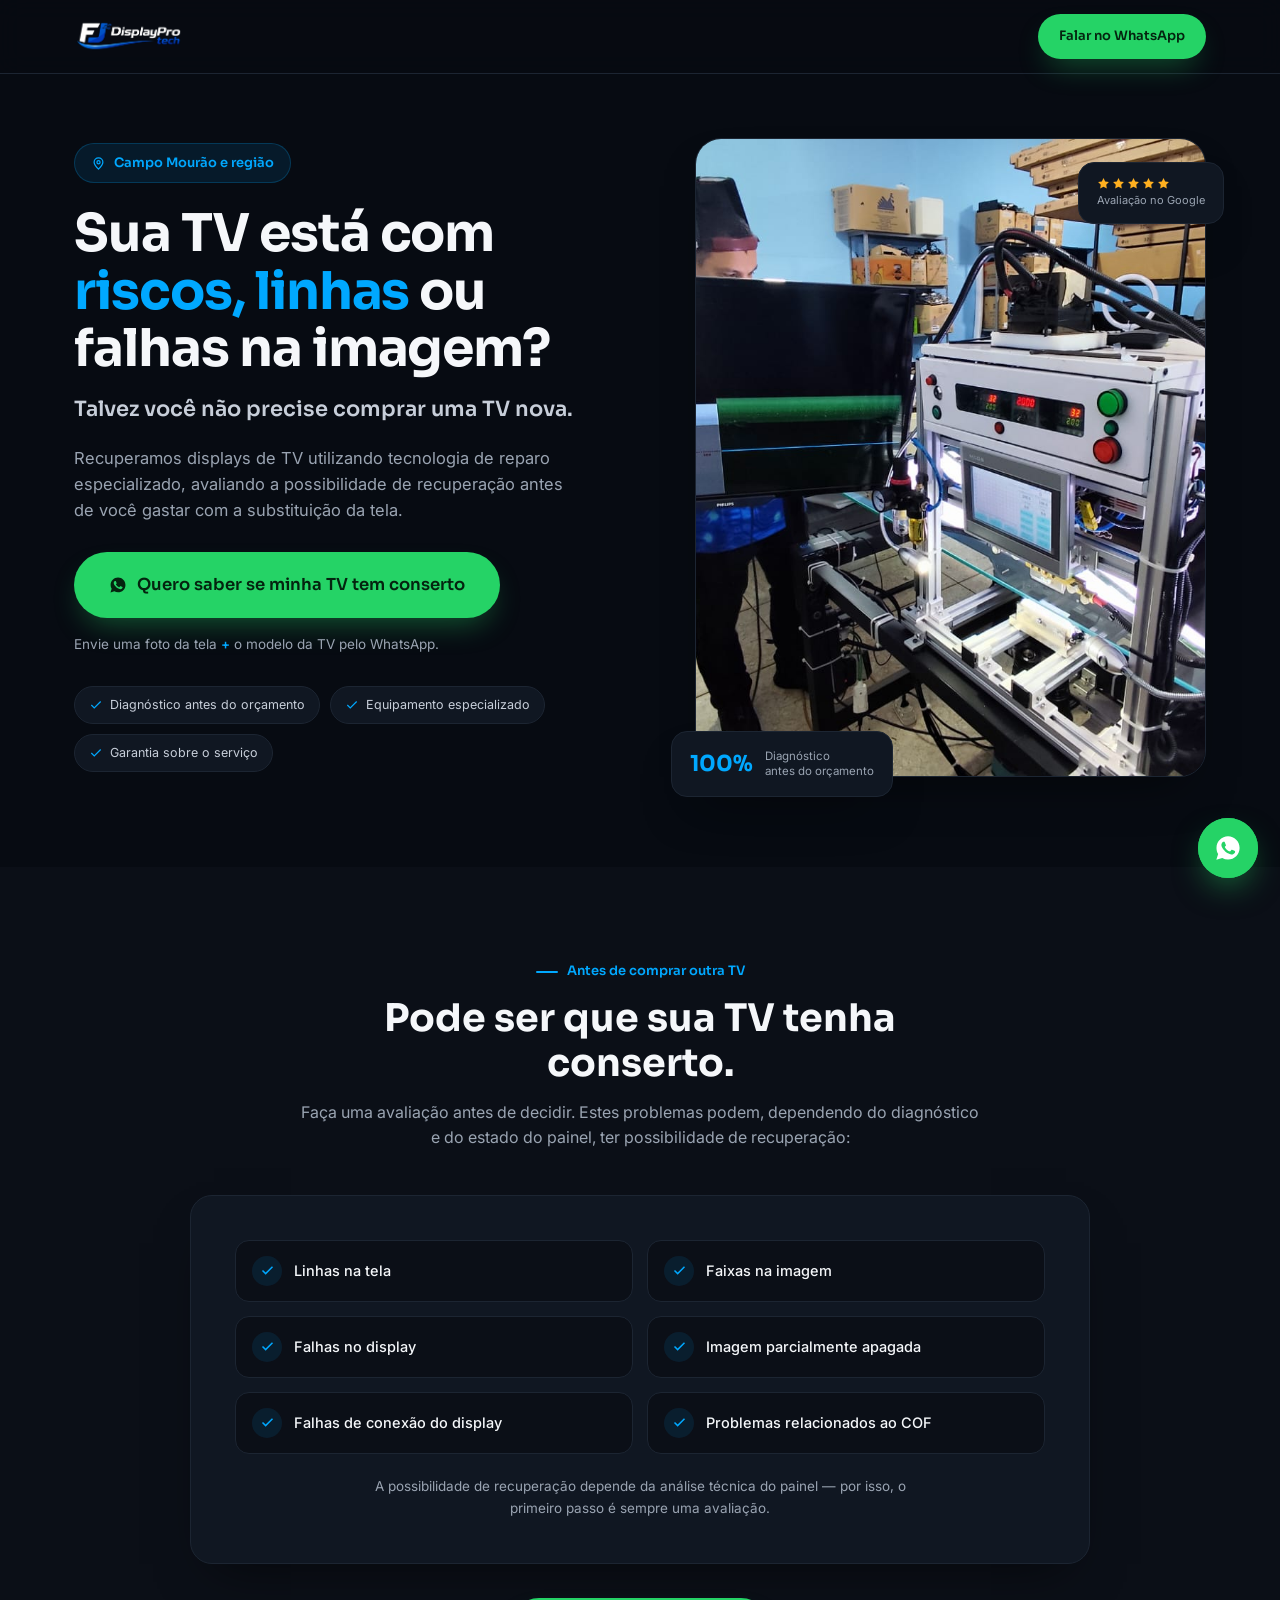
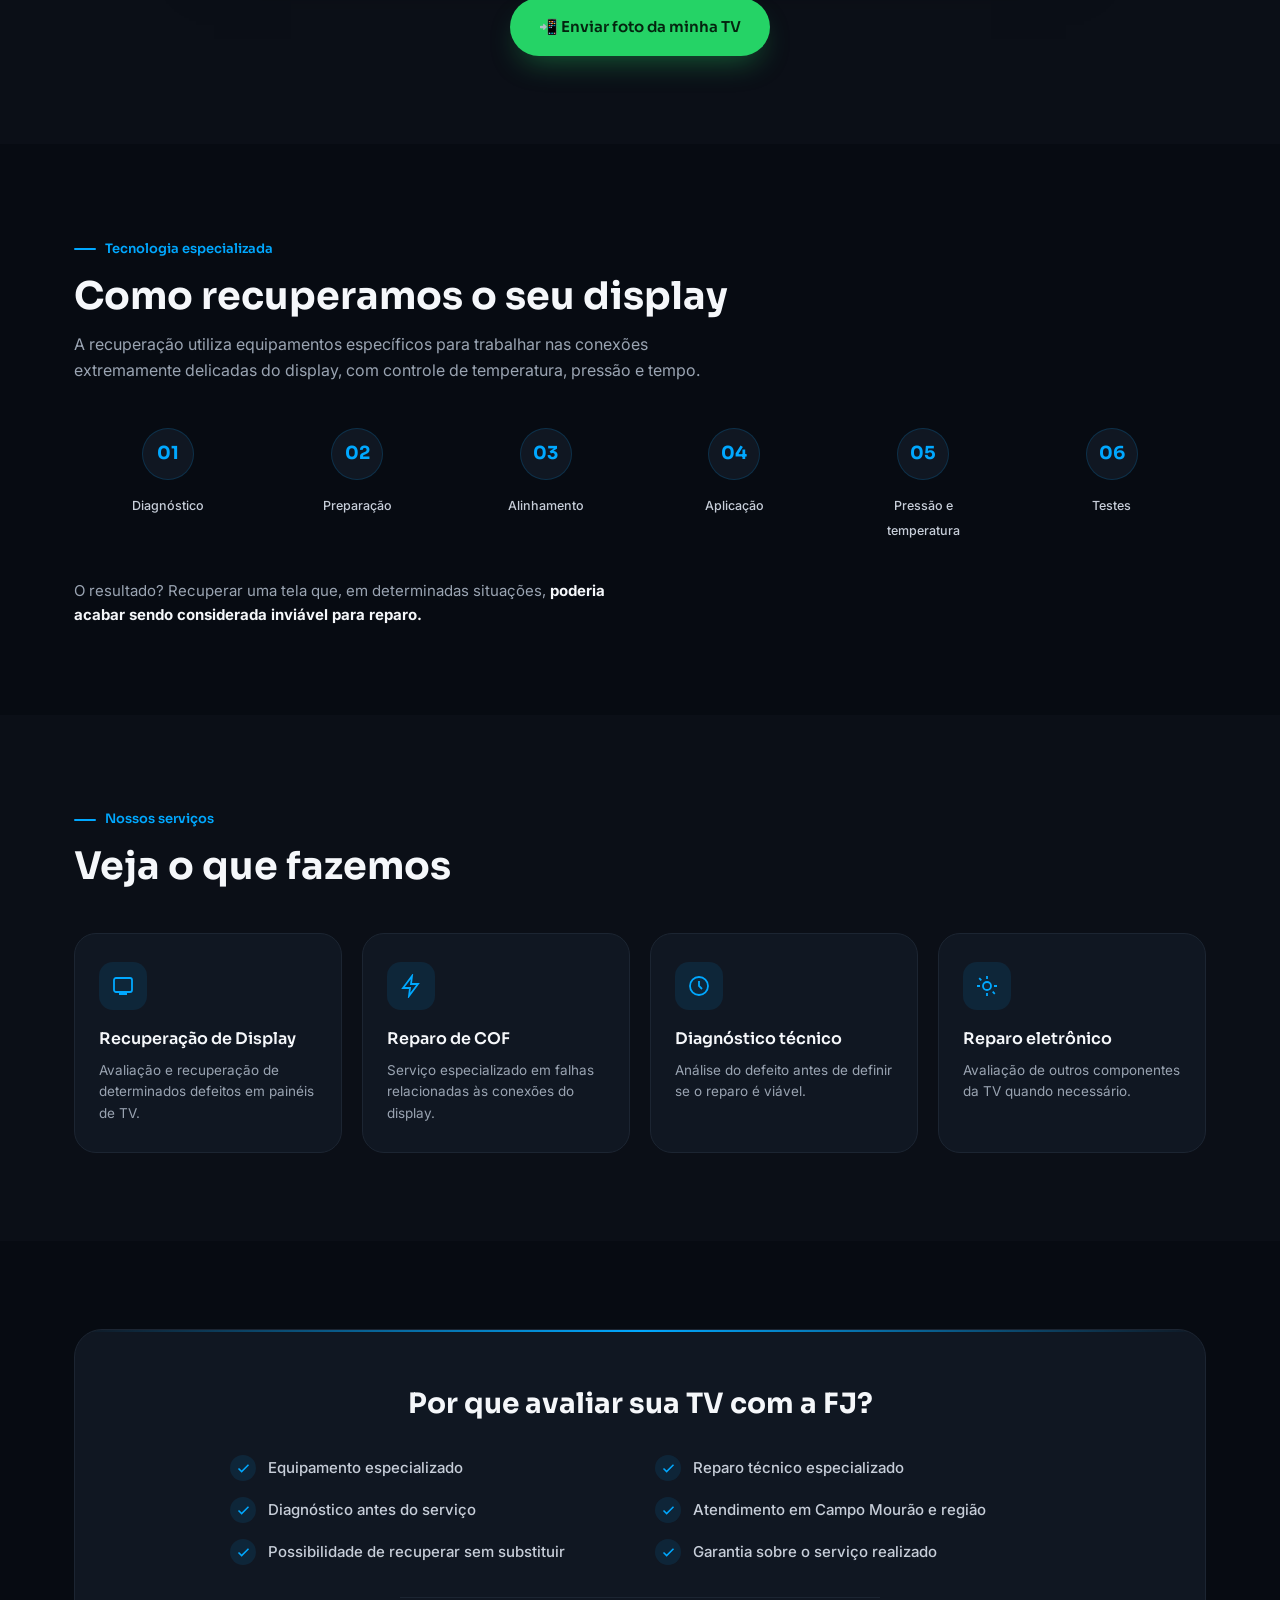
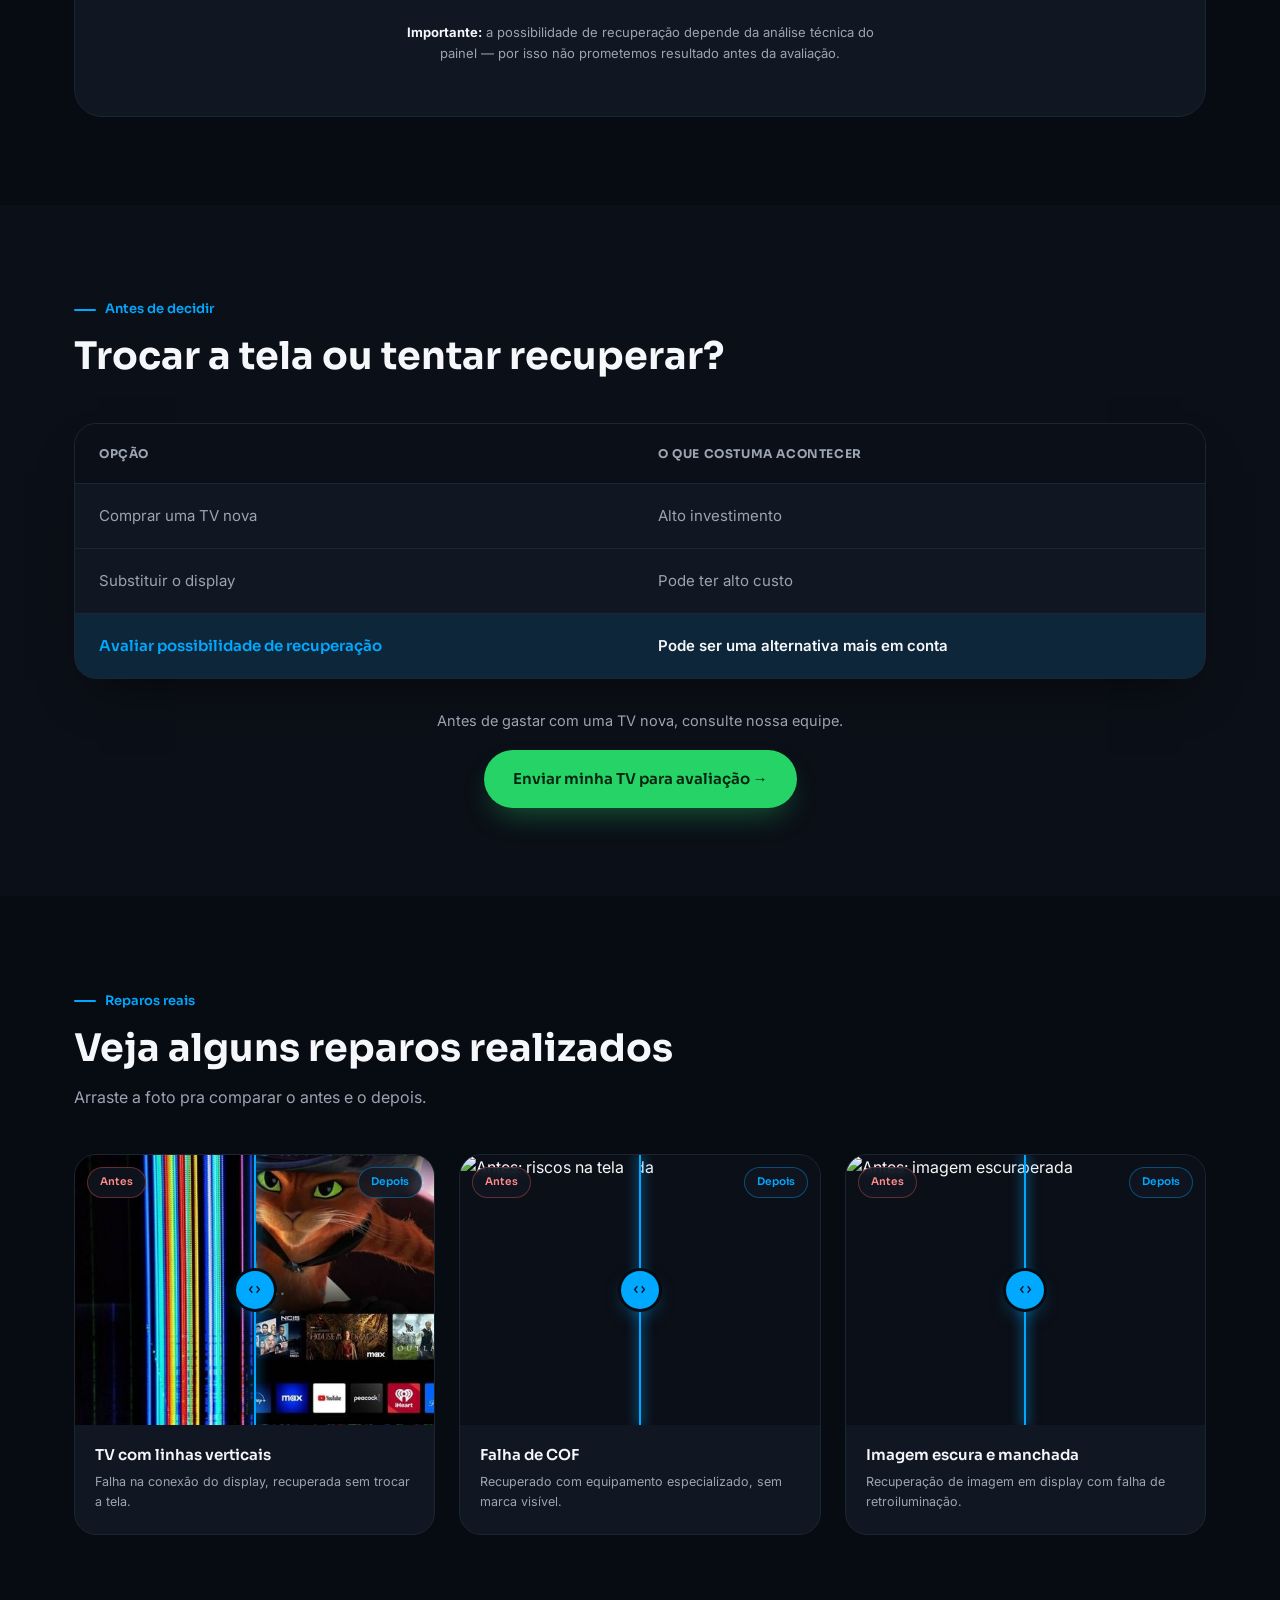
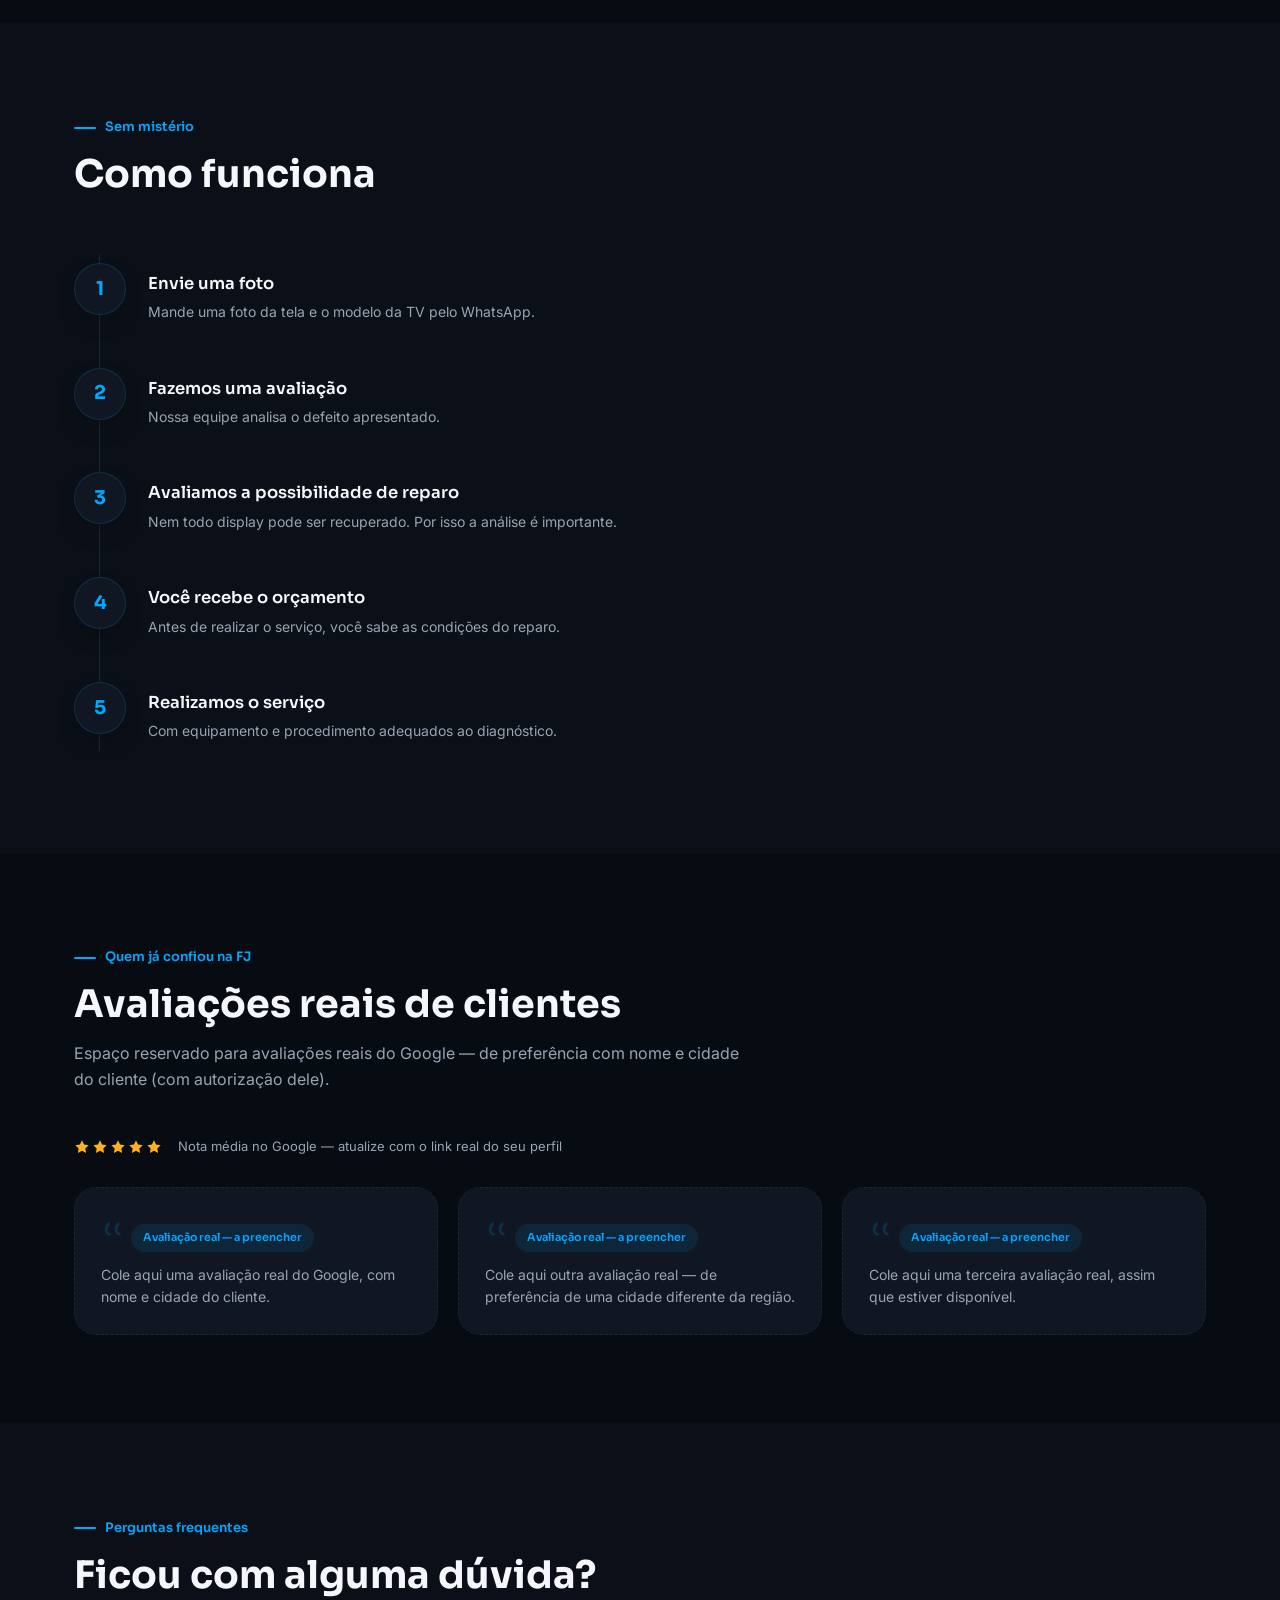
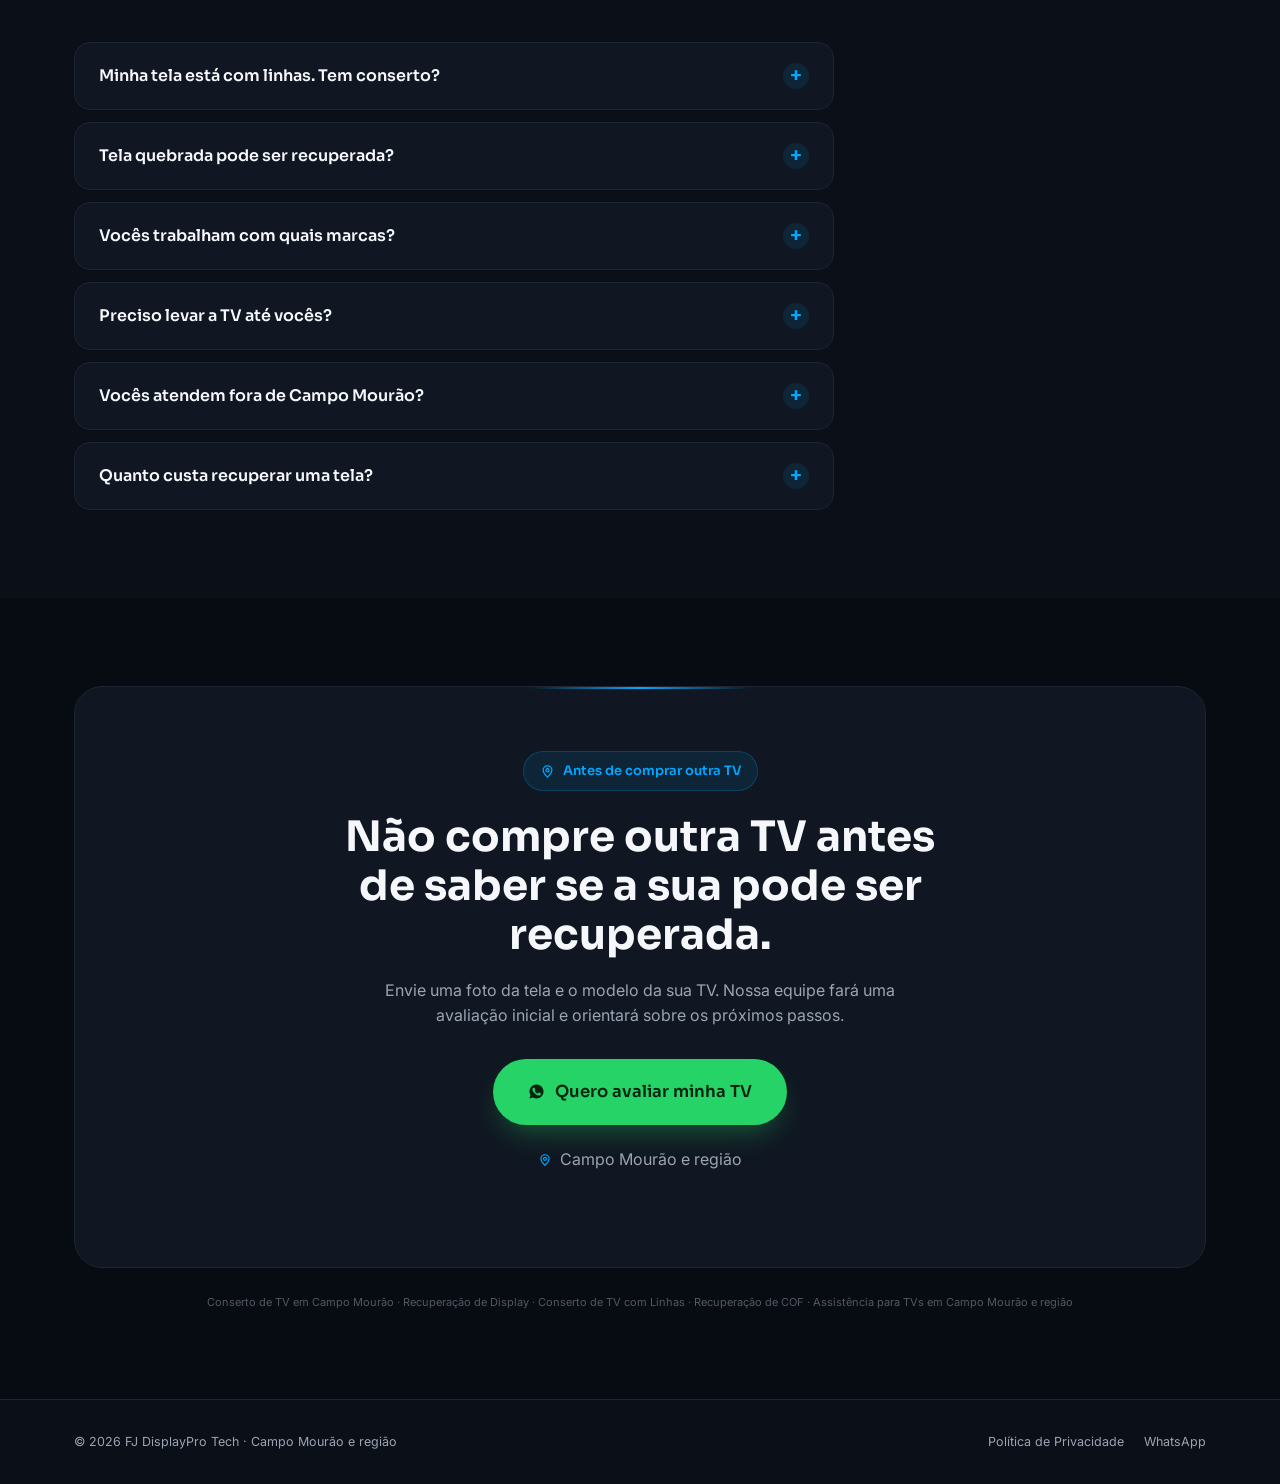
==== commit f2479bf8: "Add files via upload" ====
--- a/index.html
+++ b/index.html
@@ -3,342 +3,348 @@
 <head>
 <meta charset="UTF-8">
 <meta name="viewport" content="width=device-width, initial-scale=1.0">
-<title>Conserto de TV com Linhas, Falhas e Imagem Escura em Campo Mourão | FJ DisplayPro Tech</title>
-<meta name="description" content="Sua TV ficou com linhas, manchas ou sem imagem? Recuperamos o display sem trocar a tela inteira. Diagnóstico inicial pelo WhatsApp — atendemos Campo Mourão e região.">
+<title>Sua TV Está com Riscos, Linhas ou Falhas na Imagem? | FJ DisplayPro Tech</title>
+<meta name="description" content="Talvez você não precise comprar uma TV nova. Recuperamos displays de TV com tecnologia especializada. Envie uma foto da tela e o modelo pelo WhatsApp — Campo Mourão e região.">
 <link rel="preconnect" href="https://fonts.googleapis.com">
-<link href="https://fonts.googleapis.com/css2?family=Chakra+Petch:wght@500;600;700&family=Inter:wght@400;500;600&family=JetBrains+Mono:wght@400;500&display=swap" rel="stylesheet">
+<link href="https://fonts.googleapis.com/css2?family=Sora:wght@500;600;700;800&family=Inter:wght@400;500;600&display=swap" rel="stylesheet">
 <link rel="stylesheet" href="style.css">
 </head>
 <body>
 
-<!-- ============================== HEADER (sitelinks) ============================== -->
+<!-- ============================== HEADER ============================== -->
 <header>
   <div class="header-inner">
-    <div class="logo">
-      <div class="logo-mark"><span>FJ</span></div>
-      <div class="logo-text">
-        <b>DisplayPro <span style="color:var(--blue-soft)">tech</span></b>
-        <small>Recuperação de Displays</small>
-      </div>
-    </div>
-    <nav class="channel-nav">
-      <a href="#antes-depois">Antes e Depois</a>
-      <a href="#servicos">Serviços</a>
-      <a href="#orcamento">Orçamento Grátis</a>
-    </nav>
-    <div class="header-cta">
-      <div class="header-phone">
-        <span>Ligue agora</span>
-        <b>(44) 99772-2707</b>
-      </div>
-      <a href="https://wa.me/5544997722707?text=Ol%C3%A1!%20Encontrei%20a%20FJ%20DisplayPro%20Tech%20e%20gostaria%20de%20saber%20se%20%C3%A9%20poss%C3%ADvel%20recuperar%20minha%20TV.%20Vou%20enviar%20fotos%20do%20problema." target="_blank" rel="noopener" class="btn btn-whats btn-sm">WhatsApp</a>
-    </div>
+    <img class="logo-img" src="logo-mark.png" alt="FJ DisplayPro Tech">
+    <a href="https://wa.me/5544997722707?text=Ol%C3%A1!%20Vi%20a%20p%C3%A1gina%20da%20FJ%20DisplayPro%20Tech%20e%20gostaria%20de%20saber%20se%20minha%20TV%20pode%20ter%20o%20display%20recuperado.%20Vou%20enviar%20uma%20foto%20da%20tela%20e%20o%20modelo." target="_blank" rel="noopener" class="btn btn-primary btn-sm">Falar no WhatsApp</a>
   </div>
 </header>
 
 <!-- ============================== HERO ============================== -->
 <section class="hero">
-  <svg class="hero-wave" viewBox="0 0 1400 500" preserveAspectRatio="none" xmlns="http://www.w3.org/2000/svg">
-    <path class="wave-broken" d="M-100,180 L-60,180 L-40,90 L-10,260 L20,120 L50,180 L90,180 L120,60 L150,300 L180,150 L210,180 L900,180 L930,90 L960,260 L990,120 L1020,180 L1060,180 L1090,60 L1120,300 L1150,150 L1180,180 L1500,180"/>
-    <path class="wave-clean" d="M-100,320 C -20,320 -20,280 60,280 C 140,280 140,320 220,320 C 300,320 300,280 380,280 C 460,280 460,320 540,320 C 900,320 900,280 980,280 C 1060,280 1060,320 1140,320 C 1220,320 1220,280 1300,280 C 1380,280 1380,320 1460,320"/>
-  </svg>
-  <div class="wrap hero-content">
-    <span class="hero-eyebrow"><span class="dot"></span>Campo Mourão e região</span>
-    <h1>Sua TV ficou com <span class="broken">linhas, manchas</span> ou <span class="fixed">sem imagem?</span></h1>
-    <p class="lead">Podemos recuperar o display <strong style="color:var(--white)">sem trocar a tela inteira</strong>, em muitos casos. Envie uma foto ou vídeo do problema e receba um diagnóstico inicial pelo WhatsApp, sem compromisso.</p>
-    <div class="cta-row">
-      <a href="https://wa.me/5544997722707?text=Ol%C3%A1!%20Encontrei%20a%20FJ%20DisplayPro%20Tech%20e%20gostaria%20de%20saber%20se%20%C3%A9%20poss%C3%ADvel%20recuperar%20minha%20TV.%20Vou%20enviar%20fotos%20do%20problema." target="_blank" rel="noopener" class="btn btn-whats">
-        <svg width="16" height="16" viewBox="0 0 24 24" fill="currentColor"><path d="M12.04 2C6.58 2 2.13 6.45 2.13 11.91c0 1.87.5 3.63 1.44 5.15L2 22l5.09-1.53a9.87 9.87 0 0 0 4.95 1.33h.01c5.46 0 9.9-4.45 9.9-9.9C21.96 6.44 17.5 2 12.04 2zm5.8 14.1c-.24.68-1.4 1.32-1.94 1.4-.5.08-1.12.11-1.8-.11-.42-.14-.96-.31-1.65-.62-2.9-1.25-4.8-4.17-4.94-4.36-.14-.2-1.17-1.56-1.17-2.98 0-1.41.74-2.1 1-2.4.27-.28.58-.35.78-.35.19 0 .38 0 .55.01.18.01.42-.07.65.5.24.58.81 2 .88 2.14.07.14.12.31.02.5-.1.19-.15.3-.3.47-.15.16-.31.36-.44.49-.15.14-.3.3-.13.6.17.29.75 1.24 1.62 2.01 1.11 1 2.05 1.31 2.35 1.46.29.14.46.12.63-.07.17-.19.72-.84.92-1.13.19-.29.39-.24.65-.14.27.1 1.68.79 1.97.94.29.14.48.21.55.33.07.13.07.72-.17 1.4z"/></svg>
-        📲 Enviar foto da minha TV
-      </a>
-      <a href="#antes-depois" class="btn btn-ghost">Ver casos recuperados</a>
-    </div>
-    <div class="hero-stats">
-      <div><b>HQ</b><span>Assistência Autorizada</span></div>
-      <div><b>100%</b><span>Diagnóstico antes do orçamento</span></div>
-      <div><b>Garantia</b><span>Sobre todo serviço</span></div>
-    </div>
-  </div>
-</section>
-
-<!-- ============================== PROVA IMEDIATA — ANTES/DEPOIS (sitelink 1) ============================== -->
+  <div class="wrap hero-grid">
+    <div>
+      <span class="badge-pill">
+        <svg width="15" height="15" viewBox="0 0 24 24" fill="none" stroke="currentColor" stroke-width="2"><path d="M12 21s-7-6.5-7-11a7 7 0 0 1 14 0c0 4.5-7 11-7 11z"/><circle cx="12" cy="10" r="2.5"/></svg>
+        Campo Mourão e região
+      </span>
+      <h1>Sua TV está com <span class="accent">riscos, linhas</span> ou falhas na imagem?</h1>
+      <p class="sub">Talvez você não precise comprar uma TV nova.</p>
+      <p class="lead">Recuperamos displays de TV utilizando tecnologia de reparo especializado, avaliando a possibilidade de recuperação antes de você gastar com a substituição da tela.</p>
+      <div class="cta-row">
+        <a href="https://wa.me/5544997722707?text=Ol%C3%A1!%20Quero%20saber%20se%20minha%20TV%20tem%20conserto.%20Vou%20enviar%20uma%20foto%20da%20tela%20e%20o%20modelo." target="_blank" rel="noopener" class="btn btn-primary btn-lg">
+          <svg width="18" height="18" viewBox="0 0 24 24" fill="currentColor"><path d="M12.04 2C6.58 2 2.13 6.45 2.13 11.91c0 1.87.5 3.63 1.44 5.15L2 22l5.09-1.53a9.87 9.87 0 0 0 4.95 1.33h.01c5.46 0 9.9-4.45 9.9-9.9C21.96 6.44 17.5 2 12.04 2zm5.8 14.1c-.24.68-1.4 1.32-1.94 1.4-.5.08-1.12.11-1.8-.11-.42-.14-.96-.31-1.65-.62-2.9-1.25-4.8-4.17-4.94-4.36-.14-.2-1.17-1.56-1.17-2.98 0-1.41.74-2.1 1-2.4.27-.28.58-.35.78-.35.19 0 .38 0 .55.01.18.01.42-.07.65.5.24.58.81 2 .88 2.14.07.14.12.31.02.5-.1.19-.15.3-.3.47-.15.16-.31.36-.44.49-.15.14-.3.3-.13.6.17.29.75 1.24 1.62 2.01 1.11 1 2.05 1.31 2.35 1.46.29.14.46.12.63-.07.17-.19.72-.84.92-1.13.19-.29.39-.24.65-.14.27.1 1.68.79 1.97.94.29.14.48.21.55.33.07.13.07.72-.17 1.4z"/></svg>
+          Quero saber se minha TV tem conserto
+        </a>
+      </div>
+      <p class="micro">Envie uma foto da tela <b>+</b> o modelo da TV pelo WhatsApp.</p>
+      <div class="trust-chips">
+        <span class="trust-chip"><svg width="14" height="14" viewBox="0 0 24 24" fill="none" stroke="currentColor" stroke-width="2"><path d="M20 6L9 17l-5-5"/></svg> Diagnóstico antes do orçamento</span>
+        <span class="trust-chip"><svg width="14" height="14" viewBox="0 0 24 24" fill="none" stroke="currentColor" stroke-width="2"><path d="M20 6L9 17l-5-5"/></svg> Equipamento especializado</span>
+        <span class="trust-chip"><svg width="14" height="14" viewBox="0 0 24 24" fill="none" stroke="currentColor" stroke-width="2"><path d="M20 6L9 17l-5-5"/></svg> Garantia sobre o serviço</span>
+      </div>
+    </div>
+    <div class="hero-photo-wrap">
+      <div class="hero-photo">
+        <img src="img8.jpg" alt="Técnico da FJ DisplayPro Tech trabalhando na recuperação de um display">
+      </div>
+      <div class="float-card stat">
+        <div class="num">100%</div>
+        <div class="lbl">Diagnóstico<br>antes do orçamento</div>
+      </div>
+      <div class="float-card rating">
+        <div>
+          <div class="stars">
+            <svg width="13" height="13" viewBox="0 0 24 24" fill="currentColor"><path d="M12 2l3.09 6.26L22 9.27l-5 4.87L18.18 21 12 17.77 5.82 21 7 14.14l-5-4.87 6.91-1.01L12 2z"/></svg>
+            <svg width="13" height="13" viewBox="0 0 24 24" fill="currentColor"><path d="M12 2l3.09 6.26L22 9.27l-5 4.87L18.18 21 12 17.77 5.82 21 7 14.14l-5-4.87 6.91-1.01L12 2z"/></svg>
+            <svg width="13" height="13" viewBox="0 0 24 24" fill="currentColor"><path d="M12 2l3.09 6.26L22 9.27l-5 4.87L18.18 21 12 17.77 5.82 21 7 14.14l-5-4.87 6.91-1.01L12 2z"/></svg>
+            <svg width="13" height="13" viewBox="0 0 24 24" fill="currentColor"><path d="M12 2l3.09 6.26L22 9.27l-5 4.87L18.18 21 12 17.77 5.82 21 7 14.14l-5-4.87 6.91-1.01L12 2z"/></svg>
+            <svg width="13" height="13" viewBox="0 0 24 24" fill="currentColor"><path d="M12 2l3.09 6.26L22 9.27l-5 4.87L18.18 21 12 17.77 5.82 21 7 14.14l-5-4.87 6.91-1.01L12 2z"/></svg>
+          </div>
+          <span>Avaliação no Google</span>
+        </div>
+      </div>
+    </div>
+  </div>
+</section>
+
+<!-- ============================== PODE TER CONSERTO ============================== -->
+<section id="pode-ter-conserto" class="bg-soft">
+  <div class="wrap">
+    <div class="section-head center">
+      <span class="eyebrow center">Antes de comprar outra TV</span>
+      <h2>Pode ser que sua TV tenha conserto.</h2>
+      <p>Faça uma avaliação antes de decidir. Estes problemas podem, dependendo do diagnóstico e do estado do painel, ter possibilidade de recuperação:</p>
+    </div>
+    <div class="problems-card center">
+      <div class="problems-grid">
+        <div class="problem-pill"><span class="ic"><svg width="15" height="15" viewBox="0 0 24 24" fill="none" stroke="currentColor" stroke-width="2.4"><path d="M20 6L9 17l-5-5"/></svg></span>Linhas na tela</div>
+        <div class="problem-pill"><span class="ic"><svg width="15" height="15" viewBox="0 0 24 24" fill="none" stroke="currentColor" stroke-width="2.4"><path d="M20 6L9 17l-5-5"/></svg></span>Faixas na imagem</div>
+        <div class="problem-pill"><span class="ic"><svg width="15" height="15" viewBox="0 0 24 24" fill="none" stroke="currentColor" stroke-width="2.4"><path d="M20 6L9 17l-5-5"/></svg></span>Falhas no display</div>
+        <div class="problem-pill"><span class="ic"><svg width="15" height="15" viewBox="0 0 24 24" fill="none" stroke="currentColor" stroke-width="2.4"><path d="M20 6L9 17l-5-5"/></svg></span>Imagem parcialmente apagada</div>
+        <div class="problem-pill"><span class="ic"><svg width="15" height="15" viewBox="0 0 24 24" fill="none" stroke="currentColor" stroke-width="2.4"><path d="M20 6L9 17l-5-5"/></svg></span>Falhas de conexão do display</div>
+        <div class="problem-pill"><span class="ic"><svg width="15" height="15" viewBox="0 0 24 24" fill="none" stroke="currentColor" stroke-width="2.4"><path d="M20 6L9 17l-5-5"/></svg></span>Problemas relacionados ao COF</div>
+      </div>
+      <p class="note-box center">A possibilidade de recuperação depende da análise técnica do painel — por isso, o primeiro passo é sempre uma avaliação.</p>
+    </div>
+    <div class="center-cta">
+      <a href="https://wa.me/5544997722707?text=Ol%C3%A1!%20Vou%20enviar%20uma%20foto%20da%20minha%20TV%20para%20avalia%C3%A7%C3%A3o." target="_blank" rel="noopener" class="btn btn-primary">📲 Enviar foto da minha TV</a>
+    </div>
+  </div>
+</section>
+
+<!-- ============================== PROCESSO ACF ============================== -->
+<section>
+  <div class="wrap">
+    <div class="section-head">
+      <span class="eyebrow">Tecnologia especializada</span>
+      <h2>Como recuperamos o seu display</h2>
+      <p>A recuperação utiliza equipamentos específicos para trabalhar nas conexões extremamente delicadas do display, com controle de temperatura, pressão e tempo.</p>
+    </div>
+    <div class="process-track">
+      <div class="process-node"><div class="circle">01</div><span>Diagnóstico</span></div>
+      <div class="process-node"><div class="circle">02</div><span>Preparação</span></div>
+      <div class="process-node"><div class="circle">03</div><span>Alinhamento</span></div>
+      <div class="process-node"><div class="circle">04</div><span>Aplicação</span></div>
+      <div class="process-node"><div class="circle">05</div><span>Pressão e<br>temperatura</span></div>
+      <div class="process-node"><div class="circle">06</div><span>Testes</span></div>
+    </div>
+    <p class="process-note">O resultado? Recuperar uma tela que, em determinadas situações, <strong>poderia acabar sendo considerada inviável para reparo.</strong></p>
+  </div>
+</section>
+
+<!-- ============================== VEJA O QUE FAZEMOS ============================== -->
+<section id="servicos" class="bg-soft">
+  <div class="wrap">
+    <div class="section-head">
+      <span class="eyebrow">Nossos serviços</span>
+      <h2>Veja o que fazemos</h2>
+    </div>
+    <div class="services-grid">
+      <div class="service-card">
+        <span class="ic"><svg width="24" height="24" viewBox="0 0 24 24" fill="none" stroke="currentColor" stroke-width="1.8"><rect x="3" y="4" width="18" height="14" rx="2"/><path d="M8 20h8M12 18v2"/></svg></span>
+        <h3>Recuperação de Display</h3>
+        <p>Avaliação e recuperação de determinados defeitos em painéis de TV.</p>
+      </div>
+      <div class="service-card">
+        <span class="ic"><svg width="24" height="24" viewBox="0 0 24 24" fill="none" stroke="currentColor" stroke-width="1.8"><path d="M13 2 4 14h7l-1 8 9-12h-7l1-8z"/></svg></span>
+        <h3>Reparo de COF</h3>
+        <p>Serviço especializado em falhas relacionadas às conexões do display.</p>
+      </div>
+      <div class="service-card">
+        <span class="ic"><svg width="24" height="24" viewBox="0 0 24 24" fill="none" stroke="currentColor" stroke-width="1.8"><circle cx="12" cy="12" r="9"/><path d="M12 7v5l3 3"/></svg></span>
+        <h3>Diagnóstico técnico</h3>
+        <p>Análise do defeito antes de definir se o reparo é viável.</p>
+      </div>
+      <div class="service-card">
+        <span class="ic"><svg width="24" height="24" viewBox="0 0 24 24" fill="none" stroke="currentColor" stroke-width="1.8"><circle cx="12" cy="12" r="4"/><path d="M12 2v3M12 19v3M4.2 4.2l2.1 2.1M17.7 17.7l2.1 2.1M2 12h3M19 12h3"/></svg></span>
+        <h3>Reparo eletrônico</h3>
+        <p>Avaliação de outros componentes da TV quando necessário.</p>
+      </div>
+    </div>
+  </div>
+</section>
+
+<!-- ============================== POR QUE AVALIAR COM A FJ ============================== -->
+<section>
+  <div class="wrap">
+    <div class="why-band">
+      <h2>Por que avaliar sua TV com a FJ?</h2>
+      <div class="why-list">
+        <div class="why-item"><span class="ic"><svg width="15" height="15" viewBox="0 0 24 24" fill="none" stroke="currentColor" stroke-width="2.4"><path d="M20 6L9 17l-5-5"/></svg></span>Equipamento especializado</div>
+        <div class="why-item"><span class="ic"><svg width="15" height="15" viewBox="0 0 24 24" fill="none" stroke="currentColor" stroke-width="2.4"><path d="M20 6L9 17l-5-5"/></svg></span>Reparo técnico especializado</div>
+        <div class="why-item"><span class="ic"><svg width="15" height="15" viewBox="0 0 24 24" fill="none" stroke="currentColor" stroke-width="2.4"><path d="M20 6L9 17l-5-5"/></svg></span>Diagnóstico antes do serviço</div>
+        <div class="why-item"><span class="ic"><svg width="15" height="15" viewBox="0 0 24 24" fill="none" stroke="currentColor" stroke-width="2.4"><path d="M20 6L9 17l-5-5"/></svg></span>Atendimento em Campo Mourão e região</div>
+        <div class="why-item"><span class="ic"><svg width="15" height="15" viewBox="0 0 24 24" fill="none" stroke="currentColor" stroke-width="2.4"><path d="M20 6L9 17l-5-5"/></svg></span>Possibilidade de recuperar sem substituir</div>
+        <div class="why-item"><span class="ic"><svg width="15" height="15" viewBox="0 0 24 24" fill="none" stroke="currentColor" stroke-width="2.4"><path d="M20 6L9 17l-5-5"/></svg></span>Garantia sobre o serviço realizado</div>
+      </div>
+      <p class="why-disclaimer"><strong>Importante:</strong> a possibilidade de recuperação depende da análise técnica do painel — por isso não prometemos resultado antes da avaliação.</p>
+    </div>
+  </div>
+</section>
+
+<!-- ============================== COMPARAÇÃO ============================== -->
+<section class="bg-soft">
+  <div class="wrap">
+    <div class="section-head">
+      <span class="eyebrow">Antes de decidir</span>
+      <h2>Trocar a tela ou tentar recuperar?</h2>
+    </div>
+    <div class="compare-card">
+      <table class="compare-table">
+        <thead><tr><th>Opção</th><th>O que costuma acontecer</th></tr></thead>
+        <tbody>
+          <tr><td>Comprar uma TV nova</td><td>Alto investimento</td></tr>
+          <tr><td>Substituir o display</td><td>Pode ter alto custo</td></tr>
+          <tr class="highlight"><td>Avaliar possibilidade de recuperação</td><td>Pode ser uma alternativa mais em conta</td></tr>
+        </tbody>
+      </table>
+    </div>
+    <div class="compare-cta">
+      <p style="color:var(--muted);font-size:14.5px;margin-bottom:18px">Antes de gastar com uma TV nova, consulte nossa equipe.</p>
+      <a href="https://wa.me/5544997722707?text=Ol%C3%A1!%20Quero%20enviar%20minha%20TV%20para%20avalia%C3%A7%C3%A3o%20antes%20de%20comprar%20outra." target="_blank" rel="noopener" class="btn btn-primary">Enviar minha TV para avaliação →</a>
+    </div>
+  </div>
+</section>
+
+<!-- ============================== ANTES E DEPOIS ============================== -->
 <section id="antes-depois">
   <div class="wrap">
     <div class="section-head">
-      <span class="section-tag">Prova real, não promessa</span>
-      <h2>Veja o que já conseguimos recuperar.</h2>
-      <p>Escolha um caso e arraste a foto pra comparar o antes e o depois.</p>
-    </div>
-
-    <div class="case-viewer">
-      <div class="case-tabs" id="caseTabs">
-        <button class="case-tab active" data-case="0"><span class="ch-id">Caso 1</span><span class="lbl">TV com linhas</span></button>
-        <button class="case-tab" data-case="1"><span class="ch-id">Caso 2</span><span class="lbl">Falha no COF</span></button>
-        <button class="case-tab" data-case="2"><span class="ch-id">Caso 3</span><span class="lbl">Imagem escura</span></button>
-      </div>
-
-      <div class="case-stage">
+      <span class="eyebrow">Reparos reais</span>
+      <h2>Veja alguns reparos realizados</h2>
+      <p>Arraste a foto pra comparar o antes e o depois.</p>
+    </div>
+    <div class="cases-row">
+      <div class="case">
         <div class="compare" data-compare>
-          <img class="before" id="caseBefore" src="img1.jpg" alt="Antes do conserto">
-          <img class="after" id="caseAfter" src="img2.jpg" alt="Depois do conserto">
+          <img class="before" src="img1.jpg" alt="Antes: TV com linhas">
+          <img class="after" src="img2.jpg" alt="Depois: tela recuperada">
           <div class="seam"></div>
           <div class="tag tag-before">Antes</div>
           <div class="tag tag-after">Depois</div>
-          <div class="handle" aria-hidden="true">
-            <svg width="14" height="14" viewBox="0 0 24 24" fill="none" stroke="currentColor" stroke-width="2.4"><path d="M8 6l-5 6 5 6M16 6l5 6-5 6"/></svg>
-          </div>
-          <input type="range" min="0" max="100" value="50" aria-label="Arraste para comparar antes e depois">
+          <div class="handle" aria-hidden="true"><svg width="13" height="13" viewBox="0 0 24 24" fill="none" stroke="currentColor" stroke-width="2.4"><path d="M8 6l-5 6 5 6M16 6l5 6-5 6"/></svg></div>
+          <input type="range" min="0" max="100" value="50" aria-label="Arraste para comparar">
         </div>
-        <div class="case-info">
-          <h3 id="caseTitle">TV com linhas verticais</h3>
-          <p id="caseDesc">Falha na placa de conexão do display — recuperada com solda e reforço de trilha, sem trocar a tela.</p>
-          <div class="case-log">
-            <span><span class="k">Problema:</span> <span id="caseFail">linhas verticais</span></span>
-            <span><span class="k">Serviço:</span> <span id="caseFix">recuperação do display</span></span>
-            <span><span class="k">Resultado:</span> display recuperado, com garantia</span>
-          </div>
+        <div class="case-body"><h3>TV com linhas verticais</h3><p>Falha na conexão do display, recuperada sem trocar a tela.</p></div>
+      </div>
+      <div class="case">
+        <div class="compare" data-compare>
+          <img class="before" src="img3.jpg" alt="Antes: riscos na tela">
+          <img class="after" src="img4.jpg" alt="Depois: tela recuperada">
+          <div class="seam"></div>
+          <div class="tag tag-before">Antes</div>
+          <div class="tag tag-after">Depois</div>
+          <div class="handle" aria-hidden="true"><svg width="13" height="13" viewBox="0 0 24 24" fill="none" stroke="currentColor" stroke-width="2.4"><path d="M8 6l-5 6 5 6M16 6l5 6-5 6"/></svg></div>
+          <input type="range" min="0" max="100" value="50" aria-label="Arraste para comparar">
         </div>
-      </div>
-    </div>
-  </div>
-</section>
-
-<!-- ============================== DIFERENCIAL CENTRAL ============================== -->
-<section style="padding-top:0">
-  <div class="wrap">
-    <div class="diferencial">
-      <h2>Não compre outra TV <span>antes de consultar a FJ.</span></h2>
-      <p>Em muitos casos, é possível recuperar o display sem substituir a tela completa — o que costuma sair bem mais barato do que comprar uma TV nova.</p>
-      <a href="https://wa.me/5544997722707?text=Ol%C3%A1!%20Quero%20saber%20se%20minha%20TV%20tem%20conserto%20antes%20de%20comprar%20outra." target="_blank" rel="noopener" class="btn btn-whats">📲 Quero saber se minha TV tem conserto</a>
-    </div>
-  </div>
-</section>
-
-<!-- ============================== PROBLEMAS ============================== -->
-<section id="sintomas">
-  <div class="wrap">
-    <div class="section-head">
-      <span class="section-tag">Reconhece algum desses sintomas?</span>
-      <h2>Sua TV apresenta algum desses problemas?</h2>
-    </div>
-    <div class="problems-list">
-      <a class="problem-item" href="https://wa.me/5544997722707?text=Ol%C3%A1!%20Minha%20TV%20est%C3%A1%20com%20LINHAS%20verticais%20ou%20horizontais%20na%20tela.%20Gostaria%20de%20saber%20se%20%C3%A9%20poss%C3%ADvel%20recuperar%20o%20display.">
-        <svg width="18" height="18" viewBox="0 0 24 24" fill="none" stroke="currentColor" stroke-width="2"><path d="M20 6L9 17l-5-5"/></svg>
-        <span>Linhas verticais ou horizontais</span>
-      </a>
-      <a class="problem-item" href="https://wa.me/5544997722707?text=Ol%C3%A1!%20Minha%20TV%20est%C3%A1%20com%20FAIXAS%20na%20imagem.%20Gostaria%20de%20saber%20se%20%C3%A9%20poss%C3%ADvel%20recuperar%20o%20display.">
-        <svg width="18" height="18" viewBox="0 0 24 24" fill="none" stroke="currentColor" stroke-width="2"><path d="M20 6L9 17l-5-5"/></svg>
-        <span>Faixas na imagem</span>
-      </a>
-      <a class="problem-item" href="https://wa.me/5544997722707?text=Ol%C3%A1!%20Minha%20TV%20est%C3%A1%20com%20a%20TELA%20ESCURA.%20Gostaria%20de%20saber%20se%20%C3%A9%20poss%C3%ADvel%20recuperar%20o%20display.">
-        <svg width="18" height="18" viewBox="0 0 24 24" fill="none" stroke="currentColor" stroke-width="2"><path d="M20 6L9 17l-5-5"/></svg>
-        <span>Tela escura</span>
-      </a>
-      <a class="problem-item" href="https://wa.me/5544997722707?text=Ol%C3%A1!%20Minha%20TV%20est%C3%A1%20com%20IMAGEM%20MANCHADA.%20Gostaria%20de%20saber%20se%20%C3%A9%20poss%C3%ADvel%20recuperar%20o%20display.">
-        <svg width="18" height="18" viewBox="0 0 24 24" fill="none" stroke="currentColor" stroke-width="2"><path d="M20 6L9 17l-5-5"/></svg>
-        <span>Imagem manchada</span>
-      </a>
-      <a class="problem-item" href="https://wa.me/5544997722707?text=Ol%C3%A1!%20Minha%20TV%20est%C3%A1%20SEM%20IMAGEM%2C%20mas%20o%20som%20funciona.%20Gostaria%20de%20saber%20se%20%C3%A9%20poss%C3%ADvel%20recuperar%20o%20display.">
-        <svg width="18" height="18" viewBox="0 0 24 24" fill="none" stroke="currentColor" stroke-width="2"><path d="M20 6L9 17l-5-5"/></svg>
-        <span>Sem imagem, mas com som</span>
-      </a>
-      <a class="problem-item" href="https://wa.me/5544997722707?text=Ol%C3%A1!%20Minha%20TV%20teve%20um%20CURTO%2Fqueima%20e%20n%C3%A3o%20liga.%20Gostaria%20de%20saber%20se%20%C3%A9%20poss%C3%ADvel%20recuperar%20o%20display.">
-        <svg width="18" height="18" viewBox="0 0 24 24" fill="none" stroke="currentColor" stroke-width="2"><path d="M20 6L9 17l-5-5"/></svg>
-        <span>Falha no display / curto interno</span>
-      </a>
-    </div>
-    <div class="problems-cta">
-      <a href="https://wa.me/5544997722707?text=Ol%C3%A1!%20Quero%20saber%20se%20minha%20TV%20tem%20conserto." target="_blank" rel="noopener" class="btn btn-whats">📲 Quero saber se minha TV tem conserto</a>
-    </div>
-  </div>
-</section>
-
-<!-- ============================== TECNOLOGIAS / SERVIÇOS (sitelink 2) — BENTO ============================== -->
-<section id="servicos">
-  <div class="wrap">
-    <div class="section-head">
-      <span class="section-tag">Tecnologia especializada</span>
-      <h2>Como recuperamos o seu display</h2>
-      <p>Equipamento de laboratório para cada tipo de falha — sem impressionar técnico, só resolver o seu problema.</p>
-    </div>
-    <div class="bento">
-      <div class="bento-item bento-lg">
-        <svg width="26" height="26" viewBox="0 0 24 24" fill="none" stroke="currentColor" stroke-width="1.8"><rect x="3" y="4" width="18" height="14" rx="2"/><path d="M8 20h8M12 18v2"/></svg>
-        <h3>Recuperação do display sem trocar a tela</h3>
-        <p>Usamos uma máquina ACF pra colar novamente o COF do display — evita a troca da tela inteira na maioria dos casos.</p>
-      </div>
-      <div class="bento-item">
-        <svg width="22" height="22" viewBox="0 0 24 24" fill="none" stroke="currentColor" stroke-width="1.8"><circle cx="12" cy="12" r="4"/><path d="M12 2v3M12 19v3M4.2 4.2l2.1 2.1M17.7 17.7l2.1 2.1M2 12h3M19 12h3"/></svg>
-        <h3>Recuperação de imagem escura ou manchada</h3>
-        <p>Técnica especializada para telas apagadas ou com manchas.</p>
-      </div>
-      <div class="bento-item">
-        <svg width="22" height="22" viewBox="0 0 24 24" fill="none" stroke="currentColor" stroke-width="1.8"><path d="M13 2 4 14h7l-1 8 9-12h-7l1-8z"/></svg>
-        <h3>Recuperação de curto no display</h3>
-        <p>Diagnóstico e recuperação de determinados curtos internos na placa.</p>
-      </div>
-      <div class="bento-item">
-        <svg width="22" height="22" viewBox="0 0 24 24" fill="none" stroke="currentColor" stroke-width="1.8"><rect x="4" y="3" width="16" height="18" rx="2"/><path d="M8 8h8M8 12h8M8 16h5"/></svg>
-        <h3>TVs Smart</h3>
-        <p>LED, LCD, QLED, OLED e 4K, de todas as marcas.</p>
-      </div>
-      <div class="bento-item">
-        <svg width="22" height="22" viewBox="0 0 24 24" fill="none" stroke="currentColor" stroke-width="1.8"><rect x="3" y="4" width="18" height="12" rx="2"/><path d="M8 20h8M12 16v4"/></svg>
-        <h3>Monitores</h3>
-        <p>De todas as marcas e tamanhos.</p>
-      </div>
-      <div class="bento-item">
-        <svg width="22" height="22" viewBox="0 0 24 24" fill="none" stroke="currentColor" stroke-width="1.8"><circle cx="12" cy="12" r="9"/><path d="M12 7v5l3 3"/></svg>
-        <h3>Diagnóstico grátis</h3>
-        <p>Avaliação inicial pelo WhatsApp, sem compromisso.</p>
+        <div class="case-body"><h3>Falha de COF</h3><p>Recuperado com equipamento especializado, sem marca visível.</p></div>
+      </div>
+      <div class="case">
+        <div class="compare" data-compare>
+          <img class="before" src="img5.jpg" alt="Antes: imagem escura">
+          <img class="after" src="img6.jpg" alt="Depois: imagem recuperada">
+          <div class="seam"></div>
+          <div class="tag tag-before">Antes</div>
+          <div class="tag tag-after">Depois</div>
+          <div class="handle" aria-hidden="true"><svg width="13" height="13" viewBox="0 0 24 24" fill="none" stroke="currentColor" stroke-width="2.4"><path d="M8 6l-5 6 5 6M16 6l5 6-5 6"/></svg></div>
+          <input type="range" min="0" max="100" value="50" aria-label="Arraste para comparar">
+        </div>
+        <div class="case-body"><h3>Imagem escura e manchada</h3><p>Recuperação de imagem em display com falha de retroiluminação.</p></div>
       </div>
     </div>
   </div>
 </section>
 
 <!-- ============================== COMO FUNCIONA ============================== -->
-<section>
-  <div class="wrap">
-    <div class="section-head">
-      <span class="section-tag">Sem mistério</span>
+<section class="bg-soft">
+  <div class="wrap">
+    <div class="section-head">
+      <span class="eyebrow">Sem mistério</span>
       <h2>Como funciona</h2>
     </div>
-    <div class="steps-row">
-      <div class="step">
-        <div class="step-n">1</div>
-        <h3>Envie uma foto ou vídeo</h3>
-        <p>Mostre o problema da sua TV pelo WhatsApp.</p>
-      </div>
-      <div class="step">
-        <div class="step-n">2</div>
-        <h3>Avaliação inicial</h3>
-        <p>Analisamos os sintomas e orientamos sobre a possibilidade de recuperação.</p>
-      </div>
-      <div class="step">
-        <div class="step-n">3</div>
-        <h3>Diagnóstico e orçamento</h3>
-        <p>Após a avaliação técnica, informamos o serviço necessário e o valor.</p>
-      </div>
-      <div class="step">
-        <div class="step-n">4</div>
-        <h3>Você decide</h3>
-        <p>Só realizamos o serviço depois da sua aprovação.</p>
-      </div>
-    </div>
-  </div>
-</section>
-
-<!-- ============================== POR QUE CONFIAR ============================== -->
-<section style="padding-top:0">
-  <div class="wrap">
-    <div class="trust-list">
-      <div class="trust-list-item">
-        <svg width="26" height="26" viewBox="0 0 24 24" fill="none" stroke="currentColor" stroke-width="1.8"><path d="M12 2l8 4v6c0 5-3.5 8.5-8 10-4.5-1.5-8-5-8-10V6l8-4z"/></svg>
-        <b>Assistência Autorizada HQ</b>
-        <span>Equipe treinada e equipamento profissional</span>
-      </div>
-      <div class="trust-list-item">
-        <svg width="26" height="26" viewBox="0 0 24 24" fill="none" stroke="currentColor" stroke-width="1.8"><path d="M20 6L9 17l-5-5"/></svg>
-        <b>Garantia por escrito</b>
-        <span>Sobre todo serviço realizado</span>
-      </div>
-      <div class="trust-list-item">
-        <svg width="26" height="26" viewBox="0 0 24 24" fill="none" stroke="currentColor" stroke-width="1.8"><circle cx="12" cy="12" r="9"/><path d="M12 7v5l3 3"/></svg>
-        <b>Você só paga se aprovar</b>
-        <span>Diagnóstico e orçamento antes de qualquer cobrança</span>
-      </div>
-      <div class="trust-list-item">
-        <svg width="26" height="26" viewBox="0 0 24 24" fill="none" stroke="currentColor" stroke-width="1.8"><path d="M12 21s-7-6.5-7-11a7 7 0 0 1 14 0c0 4.5-7 11-7 11z"/><circle cx="12" cy="10" r="2.5"/></svg>
-        <b>Toda a região</b>
-        <span>Campo Mourão, Peabiru, Luiziana e Farol</span>
-      </div>
-    </div>
-  </div>
-</section>
-
-<!-- ============================== AVALIAÇÕES ============================== -->
+    <div class="steps-track">
+      <div class="step-row"><span class="n">1</span><div><h3>Envie uma foto</h3><p>Mande uma foto da tela e o modelo da TV pelo WhatsApp.</p></div></div>
+      <div class="step-row"><span class="n">2</span><div><h3>Fazemos uma avaliação</h3><p>Nossa equipe analisa o defeito apresentado.</p></div></div>
+      <div class="step-row"><span class="n">3</span><div><h3>Avaliamos a possibilidade de reparo</h3><p>Nem todo display pode ser recuperado. Por isso a análise é importante.</p></div></div>
+      <div class="step-row"><span class="n">4</span><div><h3>Você recebe o orçamento</h3><p>Antes de realizar o serviço, você sabe as condições do reparo.</p></div></div>
+      <div class="step-row"><span class="n">5</span><div><h3>Realizamos o serviço</h3><p>Com equipamento e procedimento adequados ao diagnóstico.</p></div></div>
+    </div>
+  </div>
+</section>
+
+<!-- ============================== PROVA SOCIAL ============================== -->
 <section id="depoimentos">
   <div class="wrap">
     <div class="section-head">
-      <span class="section-tag">Quem já confiou na FJ</span>
+      <span class="eyebrow">Quem já confiou na FJ</span>
       <h2>Avaliações reais de clientes</h2>
-      <p>Espaço reservado para as avaliações reais do Google — mais fortes do que qualquer texto que a gente possa escrever.</p>
+      <p>Espaço reservado para avaliações reais do Google — de preferência com nome e cidade do cliente (com autorização dele).</p>
     </div>
     <div class="review-summary">
-      <span class="score">—</span>
-      <div>
-        <div class="stars">
-          <svg width="16" height="16" viewBox="0 0 24 24" fill="currentColor"><path d="M12 2l3.09 6.26L22 9.27l-5 4.87L18.18 21 12 17.77 5.82 21 7 14.14l-5-4.87 6.91-1.01L12 2z"/></svg>
-          <svg width="16" height="16" viewBox="0 0 24 24" fill="currentColor"><path d="M12 2l3.09 6.26L22 9.27l-5 4.87L18.18 21 12 17.77 5.82 21 7 14.14l-5-4.87 6.91-1.01L12 2z"/></svg>
-          <svg width="16" height="16" viewBox="0 0 24 24" fill="currentColor"><path d="M12 2l3.09 6.26L22 9.27l-5 4.87L18.18 21 12 17.77 5.82 21 7 14.14l-5-4.87 6.91-1.01L12 2z"/></svg>
-          <svg width="16" height="16" viewBox="0 0 24 24" fill="currentColor"><path d="M12 2l3.09 6.26L22 9.27l-5 4.87L18.18 21 12 17.77 5.82 21 7 14.14l-5-4.87 6.91-1.01L12 2z"/></svg>
-          <svg width="16" height="16" viewBox="0 0 24 24" fill="currentColor"><path d="M12 2l3.09 6.26L22 9.27l-5 4.87L18.18 21 12 17.77 5.82 21 7 14.14l-5-4.87 6.91-1.01L12 2z"/></svg>
-        </div>
-        <span class="rlabel">Nota média no Google — atualize com o link real do seu perfil</span>
-      </div>
-      <a href="#" class="btn btn-ghost btn-sm">Ver no Google</a>
-    </div>
-    <div class="review-grid">
+      <div class="stars">
+        <svg width="16" height="16" viewBox="0 0 24 24" fill="currentColor"><path d="M12 2l3.09 6.26L22 9.27l-5 4.87L18.18 21 12 17.77 5.82 21 7 14.14l-5-4.87 6.91-1.01L12 2z"/></svg>
+        <svg width="16" height="16" viewBox="0 0 24 24" fill="currentColor"><path d="M12 2l3.09 6.26L22 9.27l-5 4.87L18.18 21 12 17.77 5.82 21 7 14.14l-5-4.87 6.91-1.01L12 2z"/></svg>
+        <svg width="16" height="16" viewBox="0 0 24 24" fill="currentColor"><path d="M12 2l3.09 6.26L22 9.27l-5 4.87L18.18 21 12 17.77 5.82 21 7 14.14l-5-4.87 6.91-1.01L12 2z"/></svg>
+        <svg width="16" height="16" viewBox="0 0 24 24" fill="currentColor"><path d="M12 2l3.09 6.26L22 9.27l-5 4.87L18.18 21 12 17.77 5.82 21 7 14.14l-5-4.87 6.91-1.01L12 2z"/></svg>
+        <svg width="16" height="16" viewBox="0 0 24 24" fill="currentColor"><path d="M12 2l3.09 6.26L22 9.27l-5 4.87L18.18 21 12 17.77 5.82 21 7 14.14l-5-4.87 6.91-1.01L12 2z"/></svg>
+      </div>
+      <span>Nota média no Google — atualize com o link real do seu perfil</span>
+    </div>
+    <div class="reviews-grid">
       <div class="review-card">
+        <svg class="quote-ic" width="26" height="26" viewBox="0 0 24 24" fill="currentColor"><path d="M7.17 6C4.87 8.06 3.5 10.68 3.5 13.5a5.5 5.5 0 0 0 5.5 5.5v-2.5A3 3 0 0 1 6 13.5c0-1.9 1-3.7 2.6-5L7.17 6zm9 0c-2.3 2.06-3.67 4.68-3.67 7.5a5.5 5.5 0 0 0 5.5 5.5v-2.5a3 3 0 0 1-3-3c0-1.9 1-3.7 2.6-5L16.17 6z"/></svg>
         <span class="rtag">Avaliação real — a preencher</span>
-        <p>Copie e cole aqui uma avaliação real do seu Google Perfil da Empresa, com nome e cidade do cliente (com autorização dele).</p>
+        <p>Cole aqui uma avaliação real do Google, com nome e cidade do cliente.</p>
       </div>
       <div class="review-card">
+        <svg class="quote-ic" width="26" height="26" viewBox="0 0 24 24" fill="currentColor"><path d="M7.17 6C4.87 8.06 3.5 10.68 3.5 13.5a5.5 5.5 0 0 0 5.5 5.5v-2.5A3 3 0 0 1 6 13.5c0-1.9 1-3.7 2.6-5L7.17 6zm9 0c-2.3 2.06-3.67 4.68-3.67 7.5a5.5 5.5 0 0 0 5.5 5.5v-2.5a3 3 0 0 1-3-3c0-1.9 1-3.7 2.6-5L16.17 6z"/></svg>
         <span class="rtag">Avaliação real — a preencher</span>
-        <p>Copie e cole aqui uma avaliação real do seu Google Perfil da Empresa, com nome e cidade do cliente (com autorização dele).</p>
+        <p>Cole aqui outra avaliação real — de preferência de uma cidade diferente da região.</p>
       </div>
       <div class="review-card">
+        <svg class="quote-ic" width="26" height="26" viewBox="0 0 24 24" fill="currentColor"><path d="M7.17 6C4.87 8.06 3.5 10.68 3.5 13.5a5.5 5.5 0 0 0 5.5 5.5v-2.5A3 3 0 0 1 6 13.5c0-1.9 1-3.7 2.6-5L7.17 6zm9 0c-2.3 2.06-3.67 4.68-3.67 7.5a5.5 5.5 0 0 0 5.5 5.5v-2.5a3 3 0 0 1-3-3c0-1.9 1-3.7 2.6-5L16.17 6z"/></svg>
         <span class="rtag">Avaliação real — a preencher</span>
-        <p>Copie e cole aqui uma avaliação real do seu Google Perfil da Empresa, com nome e cidade do cliente (com autorização dele).</p>
-      </div>
-    </div>
-  </div>
-</section>
-
-<!-- ============================== OBJEÇÃO DE PREÇO ============================== -->
-<section style="padding-top:0">
-  <div class="wrap">
-    <div class="price-box">
-      <div>
-        <h2>Quanto custa consertar uma TV?</h2>
-        <p>O valor depende do tipo de falha, do modelo e do tamanho da TV. Por isso, <span class="highlight">fazemos uma avaliação antes de passar qualquer orçamento</span> — você não paga nada até aprovar.</p>
-        <p>Envie uma foto da tela e o modelo da sua TV pelo WhatsApp e receba uma resposta inicial em minutos.</p>
-      </div>
-      <a href="https://wa.me/5544997722707?text=Ol%C3%A1!%20Quero%20saber%20quanto%20custa%20consertar%20minha%20TV.%20Vou%20enviar%20uma%20foto%20e%20o%20modelo." target="_blank" rel="noopener" class="btn btn-whats">📲 Enviar foto e pedir orçamento</a>
-    </div>
-  </div>
-</section>
-
-<!-- ============================== CTA FINAL (sitelink 3) ============================== -->
+        <p>Cole aqui uma terceira avaliação real, assim que estiver disponível.</p>
+      </div>
+    </div>
+  </div>
+</section>
+
+<!-- ============================== FAQ ============================== -->
+<section class="bg-soft">
+  <div class="wrap">
+    <div class="section-head">
+      <span class="eyebrow">Perguntas frequentes</span>
+      <h2>Ficou com alguma dúvida?</h2>
+    </div>
+    <div class="faq">
+      <details>
+        <summary>Minha tela está com linhas. Tem conserto?</summary>
+        <p class="a">Depende da origem da falha e das condições do painel. Envie uma foto para uma avaliação inicial.</p>
+      </details>
+      <details>
+        <summary>Tela quebrada pode ser recuperada?</summary>
+        <p class="a">Tela fisicamente quebrada é diferente de uma falha de conexão ou defeito eletrônico. É necessária avaliação.</p>
+      </details>
+      <details>
+        <summary>Vocês trabalham com quais marcas?</summary>
+        <p class="a">Atendemos as principais marcas de TV do mercado. Envie o modelo da sua TV pelo WhatsApp para confirmarmos.</p>
+      </details>
+      <details>
+        <summary>Preciso levar a TV até vocês?</summary>
+        <p class="a">Na maioria dos casos sim — mande uma mensagem pelo WhatsApp que explicamos como funciona o atendimento.</p>
+      </details>
+      <details>
+        <summary>Vocês atendem fora de Campo Mourão?</summary>
+        <p class="a">Sim, atendemos Campo Mourão, Peabiru, Luiziana, Farol e cidades da região.</p>
+      </details>
+      <details>
+        <summary>Quanto custa recuperar uma tela?</summary>
+        <p class="a">O valor depende do modelo da TV e do defeito apresentado. Fazemos uma avaliação antes de passar qualquer orçamento.</p>
+      </details>
+    </div>
+  </div>
+</section>
+
+<!-- ============================== CTA FINAL ============================== -->
 <section id="orcamento">
   <div class="wrap">
-    <div class="console">
-      <div class="console-inner">
-        <div>
-          <span class="section-tag">Antes de comprar outra TV</span>
-          <h2>Não compre outra TV antes de consultar a FJ.</h2>
-          <p>Envie uma foto ou vídeo do problema pelo WhatsApp e receba um diagnóstico inicial em minutos, sem compromisso.</p>
-          <div class="cta-row">
-            <a href="https://wa.me/5544997722707?text=Ol%C3%A1!%20Quero%20enviar%20uma%20foto%20da%20minha%20TV%20para%20um%20diagn%C3%B3stico." target="_blank" rel="noopener" class="btn btn-whats">
-              <svg width="16" height="16" viewBox="0 0 24 24" fill="currentColor"><path d="M12.04 2C6.58 2 2.13 6.45 2.13 11.91c0 1.87.5 3.63 1.44 5.15L2 22l5.09-1.53a9.87 9.87 0 0 0 4.95 1.33h.01c5.46 0 9.9-4.45 9.9-9.9C21.96 6.44 17.5 2 12.04 2zm5.8 14.1c-.24.68-1.4 1.32-1.94 1.4-.5.08-1.12.11-1.8-.11-.42-.14-.96-.31-1.65-.62-2.9-1.25-4.8-4.17-4.94-4.36-.14-.2-1.17-1.56-1.17-2.98 0-1.41.74-2.1 1-2.4.27-.28.58-.35.78-.35.19 0 .38 0 .55.01.18.01.42-.07.65.5.24.58.81 2 .88 2.14.07.14.12.31.02.5-.1.19-.15.3-.3.47-.15.16-.31.36-.44.49-.15.14-.3.3-.13.6.17.29.75 1.24 1.62 2.01 1.11 1 2.05 1.31 2.35 1.46.29.14.46.12.63-.07.17-.19.72-.84.92-1.13.19-.29.39-.24.65-.14.27.1 1.68.79 1.97.94.29.14.48.21.55.33.07.13.07.72-.17 1.4z"/></svg>
-              📲 Enviar foto da minha TV
-            </a>
-          </div>
-          <p class="area-note">
-            <svg width="14" height="14" viewBox="0 0 24 24" fill="none" stroke="currentColor" stroke-width="2"><path d="M12 21s-7-6.5-7-11a7 7 0 0 1 14 0c0 4.5-7 11-7 11z"/><circle cx="12" cy="10" r="2.5"/></svg>
-            Atendemos Campo Mourão e região
-          </p>
-        </div>
-        <div class="contact-cards">
-          <div class="contact-card">
-            <div><div class="who">FJ Displays Pro Tech</div><div class="num">(44) 99772-2707</div></div>
-            <svg width="20" height="20" viewBox="0 0 24 24" fill="none" stroke="var(--blue-soft)" stroke-width="1.8"><path d="M22 16.92v3a2 2 0 0 1-2.18 2 19.79 19.79 0 0 1-8.63-3.07 19.5 19.5 0 0 1-6-6 19.79 19.79 0 0 1-3.07-8.67A2 2 0 0 1 4.11 2h3a2 2 0 0 1 2 1.72c.13.96.36 1.9.68 2.81a2 2 0 0 1-.45 2.11L8.09 9.91a16 16 0 0 0 6 6l1.27-1.27a2 2 0 0 1 2.11-.45c.91.32 1.85.55 2.81.68A2 2 0 0 1 22 16.92z"/></svg>
-          </div>
-          <div class="contact-card">
-            <div><div class="who">FJ DisplayPro tech</div><div class="num">(44) 99772-1540</div></div>
-            <svg width="20" height="20" viewBox="0 0 24 24" fill="none" stroke="var(--blue-soft)" stroke-width="1.8"><path d="M22 16.92v3a2 2 0 0 1-2.18 2 19.79 19.79 0 0 1-8.63-3.07 19.5 19.5 0 0 1-6-6 19.79 19.79 0 0 1-3.07-8.67A2 2 0 0 1 4.11 2h3a2 2 0 0 1 2 1.72c.13.96.36 1.9.68 2.81a2 2 0 0 1-.45 2.11L8.09 9.91a16 16 0 0 0 6 6l1.27-1.27a2 2 0 0 1 2.11-.45c.91.32 1.85.55 2.81.68A2 2 0 0 1 22 16.92z"/></svg>
-          </div>
-        </div>
+    <div class="final-cta">
+      <div class="inner">
+        <span class="badge-pill">
+          <svg width="15" height="15" viewBox="0 0 24 24" fill="none" stroke="currentColor" stroke-width="2"><path d="M12 21s-7-6.5-7-11a7 7 0 0 1 14 0c0 4.5-7 11-7 11z"/><circle cx="12" cy="10" r="2.5"/></svg>
+          Antes de comprar outra TV
+        </span>
+        <h2>Não compre outra TV antes de saber se a sua pode ser recuperada.</h2>
+        <p>Envie uma foto da tela e o modelo da sua TV. Nossa equipe fará uma avaliação inicial e orientará sobre os próximos passos.</p>
+        <a href="https://wa.me/5544997722707?text=Ol%C3%A1!%20Vi%20a%20p%C3%A1gina%20da%20FJ%20DisplayPro%20Tech%20e%20gostaria%20de%20saber%20se%20minha%20TV%20pode%20ter%20o%20display%20recuperado.%20Vou%20enviar%20uma%20foto%20da%20tela%20e%20o%20modelo." target="_blank" rel="noopener" class="btn btn-primary btn-lg">
+          <svg width="17" height="17" viewBox="0 0 24 24" fill="currentColor"><path d="M12.04 2C6.58 2 2.13 6.45 2.13 11.91c0 1.87.5 3.63 1.44 5.15L2 22l5.09-1.53a9.87 9.87 0 0 0 4.95 1.33h.01c5.46 0 9.9-4.45 9.9-9.9C21.96 6.44 17.5 2 12.04 2zm5.8 14.1c-.24.68-1.4 1.32-1.94 1.4-.5.08-1.12.11-1.8-.11-.42-.14-.96-.31-1.65-.62-2.9-1.25-4.8-4.17-4.94-4.36-.14-.2-1.17-1.56-1.17-2.98 0-1.41.74-2.1 1-2.4.27-.28.58-.35.78-.35.19 0 .38 0 .55.01.18.01.42-.07.65.5.24.58.81 2 .88 2.14.07.14.12.31.02.5-.1.19-.15.3-.3.47-.15.16-.31.36-.44.49-.15.14-.3.3-.13.6.17.29.75 1.24 1.62 2.01 1.11 1 2.05 1.31 2.35 1.46.29.14.46.12.63-.07.17-.19.72-.84.92-1.13.19-.29.39-.24.65-.14.27.1 1.68.79 1.97.94.29.14.48.21.55.33.07.13.07.72-.17 1.4z"/></svg>
+          Quero avaliar minha TV
+        </a>
+        <p class="area">
+          <svg width="14" height="14" viewBox="0 0 24 24" fill="none" stroke="currentColor" stroke-width="2"><path d="M12 21s-7-6.5-7-11a7 7 0 0 1 14 0c0 4.5-7 11-7 11z"/><circle cx="12" cy="10" r="2.5"/></svg>
+          Campo Mourão e região
+        </p>
       </div>
     </div>
     <p class="seo-note">Conserto de TV em Campo Mourão · Recuperação de Display · Conserto de TV com Linhas · Recuperação de COF · Assistência para TVs em Campo Mourão e região</p>
@@ -356,11 +362,10 @@
   </div>
 </footer>
 
-<!-- ============================== BARRA FIXA (mobile) ============================== -->
-<div class="mobile-bar">
-  <a href="tel:+5544997722707" class="btn btn-ghost btn-sm">Ligar</a>
-  <a href="https://wa.me/5544997722707?text=Ol%C3%A1!%20Quero%20enviar%20uma%20foto%20da%20minha%20TV%20para%20um%20diagn%C3%B3stico." target="_blank" rel="noopener" class="btn btn-whats btn-sm">📲 Enviar foto</a>
-</div>
+<!-- ============================== BOLHA FLUTUANTE WHATSAPP ============================== -->
+<a class="wa-float" href="https://wa.me/5544997722707?text=Ol%C3%A1!%20Quero%20enviar%20uma%20foto%20da%20minha%20TV%20para%20avalia%C3%A7%C3%A3o." target="_blank" rel="noopener" aria-label="Falar no WhatsApp">
+  <svg width="28" height="28" viewBox="0 0 24 24" fill="currentColor"><path d="M12.04 2C6.58 2 2.13 6.45 2.13 11.91c0 1.87.5 3.63 1.44 5.15L2 22l5.09-1.53a9.87 9.87 0 0 0 4.95 1.33h.01c5.46 0 9.9-4.45 9.9-9.9C21.96 6.44 17.5 2 12.04 2zm5.8 14.1c-.24.68-1.4 1.32-1.94 1.4-.5.08-1.12.11-1.8-.11-.42-.14-.96-.31-1.65-.62-2.9-1.25-4.8-4.17-4.94-4.36-.14-.2-1.17-1.56-1.17-2.98 0-1.41.74-2.1 1-2.4.27-.28.58-.35.78-.35.19 0 .38 0 .55.01.18.01.42-.07.65.5.24.58.81 2 .88 2.14.07.14.12.31.02.5-.1.19-.15.3-.3.47-.15.16-.31.36-.44.49-.15.14-.3.3-.13.6.17.29.75 1.24 1.62 2.01 1.11 1 2.05 1.31 2.35 1.46.29.14.46.12.63-.07.17-.19.72-.84.92-1.13.19-.29.39-.24.65-.14.27.1 1.68.79 1.97.94.29.14.48.21.55.33.07.13.07.72-.17 1.4z"/></svg>
+</a>
 
 <script src="script.js"></script>
 </body>
--- a/style.css
+++ b/style.css
@@ -1,360 +1,307 @@
 /* ============================================================
-   FJ DisplayPro Tech — Landing Page (Google Ads / Rede de Pesquisa)
-   Conceito: SINAL QUEBRADO → SINAL LIMPO
-   Paleta da marca original, layout autoral e diferente do site principal.
+   FJ DisplayPro Tech — DARK TECH
+   70% preto · 20% branco/cinza · 10% azul elétrico (só destaque)
+   Sem gradientes grandes — azul só em botões, ícones, linhas,
+   palavras de destaque e elementos de antes/depois.
    ============================================================ */
 :root{
-  --bg-void:#05070d;
-  --bg-panel:#0b1220;
-  --bg-panel-2:#101b30;
-  --bg-panel-3:#0e1626;
-  --line:#1c2a42;
-  --blue:#1ea7ff;
-  --blue-soft:#5cc4ff;
-  --blue-deep:#0a5fb0;
-  --blue-glow:rgba(30,167,255,.35);
-  --white:#f2f6ff;
-  --muted:#8ea0bd;
-  --gold:#f2b134;
+  --bg:#070B12;
+  --bg-soft:#0B0F17;
+  --surface:#101722;
+  --surface-2:#141c29;
+  --line:#1c2532;
+  --blue:#00A8FF;
+  --blue-dark:#0066FF;
+  --blue-tint:rgba(0,168,255,.10);
+  --blue-tint-strong:rgba(0,168,255,.18);
+  --white:#F5F7FA;
+  --ink-soft:#c7ced9;
+  --muted:#9AA4B2;
+  --gold:#ffb020;
   --whatsapp:#25d366;
-  --red:#ff5c5c;
-  --red-glow:rgba(255,92,92,.35);
-  --radius:14px;
-  --font-display:'Chakra Petch',sans-serif;
+  --shadow:0 24px 50px -24px rgba(0,0,0,.6);
+  --shadow-sm:0 10px 24px -12px rgba(0,0,0,.5);
+  --radius:22px;
+  --radius-sm:14px;
+  --font-display:'Sora',sans-serif;
   --font-body:'Inter',sans-serif;
-  --font-mono:'JetBrains Mono',monospace;
-}
-
+}
 *{box-sizing:border-box;margin:0;padding:0}
 html{scroll-behavior:smooth}
 body{
-  background:var(--bg-void);
-  color:var(--white);
-  font-family:var(--font-body);
-  line-height:1.5;
-  min-height:100vh;
-  padding-bottom:60px;
-  overflow-x:hidden;
-}
-@media(min-width:769px){ body{padding-bottom:0} }
-@media (prefers-reduced-motion: reduce){
-  *{animation-duration:.001ms !important; transition-duration:.001ms !important; scroll-behavior:auto !important}
-}
+  background:var(--bg);color:var(--white);font-family:var(--font-body);
+  line-height:1.6;min-height:100vh;-webkit-font-smoothing:antialiased;
+}
+@media(prefers-reduced-motion:reduce){*{animation-duration:.001ms!important;transition-duration:.001ms!important;scroll-behavior:auto!important}}
 img{max-width:100%;display:block}
 a{color:inherit;text-decoration:none}
 button{font-family:inherit;cursor:pointer;background:none;border:none;color:inherit}
-:focus-visible{outline:2px solid var(--blue-soft); outline-offset:3px}
-
+:focus-visible{outline:2px solid var(--blue);outline-offset:3px}
 .wrap{max-width:1180px;margin:0 auto;padding:0 24px}
+.bg-soft{background:var(--bg-soft)}
+.bg-tint{background:linear-gradient(180deg, var(--bg) 0%, rgba(0,102,255,.05) 50%, var(--bg) 100%)}
+
+/* ============================== BOTÕES ============================== */
+.btn{
+  font-family:var(--font-display);font-size:15px;font-weight:600;
+  padding:16px 28px;border-radius:100px;border:1px solid transparent;
+  display:inline-flex;align-items:center;justify-content:center;gap:10px;
+  transition:.18s transform,.18s box-shadow,.18s background;
+}
+.btn:active{transform:translateY(1px) scale(.99)}
+.btn-primary{background:var(--whatsapp);color:#04240f;box-shadow:0 14px 30px -10px rgba(37,211,102,.4)}
+.btn-primary:hover{box-shadow:0 18px 36px -8px rgba(37,211,102,.5);transform:translateY(-1px)}
+.btn-outline{border-color:var(--line);color:var(--white);background:var(--surface)}
+.btn-outline:hover{border-color:var(--blue)}
+.btn-blue{background:linear-gradient(135deg, var(--blue-dark), var(--blue));color:#fff;box-shadow:0 14px 30px -10px rgba(0,168,255,.4)}
+.btn-blue:hover{box-shadow:0 18px 36px -8px rgba(0,168,255,.55);transform:translateY(-1px)}
+.btn-white{background:var(--white);color:var(--bg)}
+.btn-sm{padding:11px 20px;font-size:13px}
+.btn-lg{padding:19px 34px;font-size:16.5px}
 
 /* ============================== HEADER ============================== */
 header{
-  position:sticky;top:0;z-index:40;
-  background:rgba(5,7,13,.92);
-  backdrop-filter:blur(10px);
-  border-bottom:1px solid var(--line);
-}
-.header-inner{
-  display:flex;align-items:center;justify-content:space-between;
-  padding:13px 24px;max-width:1180px;margin:0 auto;gap:16px;
-}
-.logo{display:flex;align-items:center;gap:12px}
-.logo-mark{
-  width:42px;height:42px;border-radius:9px;flex:0 0 auto;
-  border:1.5px solid var(--blue);
+  position:sticky;top:0;z-index:40;background:rgba(7,11,18,.86);
+  backdrop-filter:blur(12px);border-bottom:1px solid var(--line);
+}
+.header-inner{display:flex;align-items:center;justify-content:space-between;padding:14px 24px;max-width:1180px;margin:0 auto;gap:16px}
+.logo-img{height:32px;width:auto;display:block}
+@media(max-width:480px){.logo-img{height:26px}}
+
+/* ============================== HERO ============================== */
+.hero{padding:64px 0 90px}
+.hero-grid{display:grid;grid-template-columns:1.05fr .95fr;gap:56px;align-items:center}
+@media(max-width:960px){.hero-grid{grid-template-columns:1fr;gap:40px}}
+
+.badge-pill{
+  display:inline-flex;align-items:center;gap:8px;background:var(--blue-tint);color:var(--blue);
+  font-family:var(--font-display);font-size:13px;font-weight:600;padding:9px 16px;border-radius:100px;
+  margin-bottom:22px;border:1px solid rgba(0,168,255,.22);
+}
+.badge-pill svg{flex:0 0 auto}
+
+.hero h1{
+  font-family:var(--font-display);font-weight:700;font-size:clamp(32px,4.6vw,52px);
+  line-height:1.1;letter-spacing:-.02em;color:var(--white);margin-bottom:16px;
+}
+.hero h1 .accent{color:var(--blue)}
+.hero .sub{font-family:var(--font-display);font-weight:600;font-size:clamp(17px,2vw,21px);color:var(--ink-soft);margin-bottom:18px}
+.hero p.lead{color:var(--muted);font-size:16.5px;max-width:50ch;margin-bottom:28px}
+
+.cta-row{display:flex;gap:14px;flex-wrap:wrap;align-items:center}
+.hero .micro{font-family:var(--font-body);font-size:13.5px;color:var(--muted);margin-top:16px}
+.hero .micro b{color:var(--blue);font-weight:600}
+
+.trust-chips{display:flex;gap:10px;flex-wrap:wrap;margin-top:30px}
+.trust-chip{display:flex;align-items:center;gap:7px;background:var(--surface);border:1px solid var(--line);border-radius:100px;padding:8px 14px;font-size:12.5px;color:var(--ink-soft)}
+.trust-chip svg{color:var(--blue);flex:0 0 auto}
+
+.hero-photo-wrap{position:relative}
+.hero-photo{border-radius:26px;overflow:hidden;box-shadow:var(--shadow);aspect-ratio:4/5;position:relative;border:1px solid var(--line)}
+.hero-photo img{width:100%;height:100%;object-fit:cover}
+.float-card{
+  position:absolute;background:var(--surface);border:1px solid var(--line);border-radius:16px;box-shadow:var(--shadow);
+  padding:14px 18px;display:flex;align-items:center;gap:12px;z-index:2;
+}
+.float-card.stat{bottom:-20px;left:-24px}
+.float-card.stat .num{font-family:var(--font-display);font-weight:700;font-size:22px;color:var(--blue)}
+.float-card.stat .lbl{font-size:11.5px;color:var(--muted);line-height:1.3}
+.float-card.rating{top:24px;right:-18px}
+.float-card.rating .stars{display:flex;gap:2px;color:var(--gold)}
+.float-card.rating span{display:block;font-size:11px;color:var(--muted);margin-top:2px}
+@media(max-width:600px){.float-card{padding:10px 14px}.float-card.stat{left:8px;bottom:-16px}.float-card.rating{right:8px;top:14px}}
+
+/* ============================== SECTION SHELL ============================== */
+section{padding:88px 0}
+.section-head{max-width:680px;margin-bottom:44px}
+.eyebrow{
+  display:inline-flex;align-items:center;gap:9px;font-family:var(--font-display);font-weight:600;
+  font-size:13px;color:var(--blue);margin-bottom:14px;
+}
+.eyebrow::before{content:"";width:22px;height:2px;background:var(--blue);border-radius:2px}
+.section-head h2{font-family:var(--font-display);font-weight:700;font-size:clamp(26px,3.4vw,38px);line-height:1.18;color:var(--white)}
+.section-head p{color:var(--muted);margin-top:14px;font-size:16px}
+.center{text-align:center;margin-left:auto;margin-right:auto}
+
+/* ============================== PROBLEMAS ============================== */
+.problems-card{background:var(--surface);border:1px solid var(--line);border-radius:var(--radius);box-shadow:var(--shadow);padding:44px;max-width:900px}
+@media(max-width:600px){.problems-card{padding:28px 22px}}
+.problems-grid{display:grid;grid-template-columns:repeat(2,1fr);gap:14px}
+@media(max-width:640px){.problems-grid{grid-template-columns:1fr}}
+.problem-pill{
+  display:flex;align-items:center;gap:12px;background:var(--bg-soft);border:1px solid var(--line);border-radius:14px;
+  padding:15px 16px;font-size:14.5px;font-weight:500;color:var(--white);transition:.15s;
+}
+.problem-pill:hover{border-color:var(--blue);gap:15px}
+.problem-pill .ic{
+  width:30px;height:30px;border-radius:50%;background:var(--blue-tint);color:var(--blue);flex:0 0 auto;
   display:flex;align-items:center;justify-content:center;
-  font-family:var(--font-display);font-weight:700;font-size:18px;
-  background:linear-gradient(160deg, rgba(30,167,255,.18), transparent);
-  box-shadow:0 0 22px -6px var(--blue-glow);
-  transform:skewX(-6deg);
-}
-.logo-mark span{transform:skewX(6deg);display:inline-block}
-.logo-text{font-family:var(--font-display);line-height:1.05}
-.logo-text b{display:block;font-size:15.5px;letter-spacing:.02em}
-.logo-text small{display:block;font-size:10.5px;color:var(--blue-soft);letter-spacing:.14em;text-transform:uppercase}
-
-/* Sitelinks como abas de canal */
-.channel-nav{display:flex;align-items:center;gap:2px;background:var(--bg-panel);border:1px solid var(--line);border-radius:10px;padding:3px}
-.channel-nav a{
-  font-family:var(--font-mono);font-size:12px;color:var(--muted);
-  padding:8px 14px;border-radius:7px;transition:.15s;white-space:nowrap;
-}
-.channel-nav a:hover{color:var(--white);background:var(--bg-panel-2)}
-@media(max-width:800px){ .channel-nav{display:none} }
-
-.header-cta{display:flex;align-items:center;gap:10px;flex:0 0 auto}
-.header-phone{display:flex;flex-direction:column;font-family:var(--font-mono);font-size:10.5px;color:var(--muted);text-align:right}
-.header-phone b{font-family:var(--font-display);font-size:14px;color:var(--white);font-weight:600}
-@media(max-width:620px){ .header-phone{display:none} }
-
-/* ============================== BOTÕES ============================== */
-.btn{
-  font-family:var(--font-mono);font-size:13px;letter-spacing:.03em;
-  padding:13px 20px;border-radius:9px;border:1px solid transparent;
-  display:inline-flex;align-items:center;gap:9px;transition:.15s transform,.15s box-shadow;
-}
-.btn:active{transform:translateY(1px)}
-.btn-primary{background:var(--blue);color:#04101c;font-weight:700;box-shadow:0 8px 26px -8px var(--blue-glow)}
-.btn-primary:hover{box-shadow:0 10px 30px -6px var(--blue-glow)}
-.btn-ghost{border-color:var(--line);color:var(--white);background:var(--bg-panel)}
-.btn-ghost:hover{border-color:var(--blue-deep)}
-.btn-whats{background:var(--whatsapp);color:#04150c;font-weight:700}
-.btn-sm{padding:9px 15px;font-size:12px}
-
-/* ============================== HERO — SINAL QUEBRADO → LIMPO ============================== */
-.hero{position:relative;padding:70px 0 56px;overflow:hidden;border-bottom:1px solid var(--line)}
-.hero-wave{position:absolute;inset:0;width:100%;height:100%;opacity:.55;pointer-events:none}
-.hero-wave path{fill:none;stroke-width:1.6}
-.wave-broken{stroke:var(--red);filter:drop-shadow(0 0 6px var(--red-glow));animation:waveShiftBroken 7s linear infinite}
-.wave-clean{stroke:var(--blue);filter:drop-shadow(0 0 8px var(--blue-glow));animation:waveShiftClean 7s linear infinite}
-@keyframes waveShiftBroken{0%{transform:translateX(0)}100%{transform:translateX(-140px)}}
-@keyframes waveShiftClean{0%{transform:translateX(0)}100%{transform:translateX(140px)}}
-
-.hero-content{position:relative;z-index:2;max-width:760px}
-.hero-eyebrow{
-  font-family:var(--font-mono);font-size:12px;letter-spacing:.16em;text-transform:uppercase;
-  color:var(--red);display:inline-flex;align-items:center;gap:9px;
-  border:1px solid rgba(255,92,92,.4);background:rgba(255,92,92,.08);
-  padding:7px 12px;border-radius:20px;margin-bottom:22px;
-}
-.hero-eyebrow .dot{width:6px;height:6px;border-radius:50%;background:var(--red);box-shadow:0 0 8px var(--red);animation:blink 1.3s infinite}
-@keyframes blink{0%,100%{opacity:1}50%{opacity:.3}}
-
-.hero h1{
-  font-family:var(--font-display);font-weight:700;
-  font-size:clamp(34px,5.6vw,64px);line-height:1.02;letter-spacing:-.015em;
-  margin-bottom:22px;
-}
-.hero h1 .broken{color:var(--red);text-shadow:0 0 30px var(--red-glow);position:relative;display:inline-block}
-.hero h1 .arrow{color:var(--muted);font-weight:400;font-size:.55em;margin:0 .12em;vertical-align:middle}
-.hero h1 .fixed{color:var(--blue);text-shadow:0 0 34px var(--blue-glow)}
-
-.hero p.lead{color:var(--muted);font-size:17px;max-width:52ch;margin-bottom:30px}
-.cta-row{display:flex;gap:14px;flex-wrap:wrap;margin-bottom:34px}
-
-.hero-stats{display:flex;gap:0;border:1px solid var(--line);border-radius:12px;overflow:hidden;width:fit-content}
-.hero-stats div{padding:14px 22px;border-right:1px solid var(--line);background:var(--bg-panel)}
-.hero-stats div:last-child{border-right:none}
-.hero-stats b{display:block;font-family:var(--font-display);font-size:19px;color:var(--blue-soft)}
-.hero-stats span{font-family:var(--font-mono);font-size:10px;color:var(--muted);text-transform:uppercase;letter-spacing:.06em}
-@media(max-width:700px){.hero-stats{width:100%;flex-wrap:wrap}.hero-stats div{flex:1 1 50%;border-bottom:1px solid var(--line)}}
-
-/* ============================== CANAIS DE SINTOMA ============================== */
-section{padding:64px 0}
-.section-head{margin-bottom:34px;max-width:640px}
-.section-tag{
-  font-family:var(--font-mono);font-size:11.5px;letter-spacing:.14em;text-transform:uppercase;
-  color:var(--blue-soft);display:flex;align-items:center;gap:10px;margin-bottom:12px;
-}
-.section-tag::before{content:"";width:20px;height:1px;background:var(--blue)}
-.section-head h2{font-family:var(--font-display);font-size:clamp(24px,3.2vw,32px);font-weight:700}
-.section-head p{color:var(--muted);margin-top:10px;font-size:15px}
-
-.channel-strip{display:flex;gap:1px;background:var(--line);border:1px solid var(--line);border-radius:var(--radius);overflow:hidden}
-.channel{
-  flex:1;background:var(--bg-panel);padding:24px 20px;display:flex;flex-direction:column;gap:10px;
-  transition:.18s background;position:relative;min-width:0;
-}
-.channel:hover{background:var(--bg-panel-2)}
-.channel .ch-id{font-family:var(--font-mono);font-size:10.5px;color:var(--red);letter-spacing:.08em}
-.channel h3{font-family:var(--font-display);font-size:15px;font-weight:600;line-height:1.25}
-.channel p{color:var(--muted);font-size:12px}
-.channel .ch-go{margin-top:auto;font-family:var(--font-mono);font-size:11px;color:var(--whatsapp);display:flex;align-items:center;gap:6px}
-@media(max-width:900px){.channel-strip{flex-wrap:wrap}.channel{flex:1 1 calc(50% - 1px)}}
-@media(max-width:520px){.channel{flex:1 1 100%}}
-
-/* ============================== CASE VIEWER (antes/depois) ============================== */
-.case-viewer{border:1px solid var(--line);border-radius:20px;overflow:hidden;background:var(--bg-panel)}
-.case-tabs{display:flex;border-bottom:1px solid var(--line)}
-.case-tab{
-  flex:1;padding:16px 14px;font-family:var(--font-mono);font-size:12px;color:var(--muted);
-  text-align:center;border-right:1px solid var(--line);transition:.15s;position:relative;
-}
-.case-tab:last-child{border-right:none}
-.case-tab .lbl{display:block;color:var(--white);font-family:var(--font-display);font-size:14px;font-weight:600;margin-top:3px}
-.case-tab.active{color:var(--blue-soft);background:var(--bg-panel-2)}
-.case-tab.active::after{content:"";position:absolute;left:0;right:0;bottom:-1px;height:2px;background:var(--blue);box-shadow:0 0 10px var(--blue-glow)}
-
-.case-stage{display:grid;grid-template-columns:1.3fr 1fr}
-@media(max-width:820px){.case-stage{grid-template-columns:1fr}}
-
-.compare{position:relative;aspect-ratio:16/11;overflow:hidden;user-select:none;background:var(--bg-panel-3)}
+}
+.note-box{color:var(--muted);font-size:13.5px;margin-top:22px;max-width:60ch}
+.center-cta{text-align:center;margin-top:34px}
+
+/* ============================== PROCESSO ============================== */
+.process-track{display:flex;gap:0;overflow-x:auto;padding-bottom:6px}
+.process-node{flex:1 1 160px;min-width:140px;text-align:center;padding:0 8px;position:relative}
+.process-node .circle{
+  width:52px;height:52px;border-radius:50%;background:var(--surface);border:1px solid var(--blue-tint-strong);color:var(--blue);
+  display:flex;align-items:center;justify-content:center;font-family:var(--font-display);font-weight:700;font-size:18px;
+  margin:0 auto 12px;
+}
+.process-node span{font-size:12.5px;color:var(--ink-soft);font-weight:500}
+.process-note{color:var(--muted);font-size:15px;max-width:64ch;margin-top:30px}
+.process-note strong{color:var(--white)}
+
+/* ============================== SERVIÇOS ============================== */
+.services-grid{display:grid;grid-template-columns:repeat(4,1fr);gap:20px}
+@media(max-width:960px){.services-grid{grid-template-columns:repeat(2,1fr)}}
+@media(max-width:520px){.services-grid{grid-template-columns:1fr}}
+.service-card{background:var(--surface);border:1px solid var(--line);border-radius:var(--radius);padding:28px 24px;transition:.2s transform,.2s border-color}
+.service-card:hover{transform:translateY(-4px);border-color:var(--blue-tint-strong)}
+.service-card .ic{
+  width:48px;height:48px;border-radius:14px;background:var(--blue-tint);color:var(--blue);
+  display:flex;align-items:center;justify-content:center;margin-bottom:16px;
+}
+.service-card h3{font-family:var(--font-display);font-size:16px;font-weight:600;margin-bottom:8px;color:var(--white)}
+.service-card p{color:var(--muted);font-size:13.5px}
+
+/* ============================== FAIXA DIFERENCIAL — azul discreto, não gradiente enorme ============================== */
+.why-band{
+  background:var(--surface);border:1px solid var(--line);border-radius:28px;padding:52px 44px;position:relative;overflow:hidden;
+}
+.why-band::before{content:"";position:absolute;top:0;left:0;right:0;height:2px;background:linear-gradient(90deg, transparent, var(--blue), transparent)}
+@media(max-width:600px){.why-band{padding:34px 24px;border-radius:22px}}
+.why-band h2{font-family:var(--font-display);font-size:clamp(22px,3vw,28px);font-weight:700;margin-bottom:28px;text-align:center;color:var(--white)}
+.why-list{display:grid;grid-template-columns:repeat(2,1fr);gap:16px 30px;max-width:820px;margin:0 auto}
+@media(max-width:700px){.why-list{grid-template-columns:1fr}}
+.why-item{display:flex;align-items:center;gap:12px;font-size:15px;font-weight:500;color:var(--ink-soft)}
+.why-item .ic{width:26px;height:26px;border-radius:50%;background:var(--blue-tint);color:var(--blue);display:flex;align-items:center;justify-content:center;flex:0 0 auto}
+.why-disclaimer{
+  margin-top:32px;padding-top:24px;border-top:1px solid var(--line);
+  text-align:center;font-size:13px;max-width:60ch;margin-left:auto;margin-right:auto;color:var(--muted);
+}
+.why-disclaimer strong{color:var(--white)}
+
+/* ============================== COMPARAÇÃO ============================== */
+.compare-card{background:var(--surface);border:1px solid var(--line);border-radius:var(--radius);box-shadow:var(--shadow);overflow:hidden}
+.compare-table{width:100%;border-collapse:collapse}
+.compare-table th,.compare-table td{padding:20px 24px;text-align:left;font-size:15px}
+.compare-table th{font-family:var(--font-display);font-size:12px;text-transform:uppercase;letter-spacing:.05em;color:var(--muted);background:var(--bg-soft)}
+.compare-table td{color:var(--muted);border-top:1px solid var(--line)}
+.compare-table tr.highlight td{background:var(--blue-tint);color:var(--white);font-weight:600}
+.compare-table tr.highlight td:first-child{color:var(--blue);font-family:var(--font-display)}
+@media(max-width:640px){.compare-table{font-size:13px}.compare-table th,.compare-table td{padding:14px 14px}}
+.compare-cta{margin-top:30px;text-align:center}
+
+/* ============================== ANTES/DEPOIS ============================== */
+.cases-row{display:grid;grid-template-columns:repeat(3,1fr);gap:24px}
+@media(max-width:900px){.cases-row{grid-template-columns:1fr}}
+.case{background:var(--surface);border:1px solid var(--line);border-radius:var(--radius);overflow:hidden}
+.compare{position:relative;aspect-ratio:4/3;overflow:hidden;user-select:none;background:var(--bg-soft)}
 .compare img{width:100%;height:100%;object-fit:cover;position:absolute;inset:0}
 .compare .after{clip-path:inset(0 0 0 var(--pos,50%))}
-.compare .seam{position:absolute;top:0;bottom:0;left:var(--pos,50%);width:2px;background:var(--blue);box-shadow:0 0 16px 2px var(--blue-glow);transform:translateX(-1px)}
+.compare .seam{position:absolute;top:0;bottom:0;left:var(--pos,50%);width:2px;background:var(--blue);box-shadow:0 0 12px 2px rgba(0,168,255,.5);transform:translateX(-1px)}
 .compare .handle{
-  position:absolute;top:50%;left:var(--pos,50%);transform:translate(-50%,-50%);
-  width:42px;height:42px;border-radius:50%;background:var(--blue);border:3px solid var(--bg-void);
-  display:flex;align-items:center;justify-content:center;color:#04101c;
-  box-shadow:0 0 0 1px var(--blue), 0 10px 24px -6px var(--blue-glow);pointer-events:none;
-}
-.compare .tag{position:absolute;top:12px;font-family:var(--font-mono);font-size:10.5px;letter-spacing:.1em;text-transform:uppercase;padding:5px 9px;border-radius:6px;backdrop-filter:blur(4px);z-index:3}
-.compare .tag-before{left:12px;background:rgba(255,92,92,.16);color:#ff9c9c;border:1px solid rgba(255,92,92,.4)}
-.compare .tag-after{right:12px;background:rgba(30,167,255,.16);color:var(--blue-soft);border:1px solid rgba(30,167,255,.4)}
+  position:absolute;top:50%;left:var(--pos,50%);transform:translate(-50%,-50%);width:38px;height:38px;border-radius:50%;
+  background:var(--blue);display:flex;align-items:center;justify-content:center;color:#04101c;
+  box-shadow:0 0 0 3px var(--bg),0 8px 20px -6px rgba(0,168,255,.6);pointer-events:none;
+}
+.compare .tag{position:absolute;top:12px;font-family:var(--font-display);font-size:10.5px;font-weight:600;padding:6px 12px;border-radius:100px;z-index:3;backdrop-filter:blur(4px)}
+.compare .tag-before{left:12px;background:rgba(16,23,34,.82);color:#ff8a8a;border:1px solid rgba(255,92,92,.35)}
+.compare .tag-after{right:12px;background:rgba(16,23,34,.82);color:var(--blue);border:1px solid rgba(0,168,255,.4)}
 .compare input[type=range]{position:absolute;inset:0;width:100%;height:100%;opacity:0;cursor:ew-resize;margin:0}
-
-.case-info{padding:28px;display:flex;flex-direction:column;gap:14px}
-.case-info h3{font-family:var(--font-display);font-size:19px;font-weight:600}
-.case-info p{color:var(--muted);font-size:13.5px}
-.case-log{font-family:var(--font-mono);font-size:11.5px;color:var(--muted);display:flex;flex-direction:column;gap:7px;margin-top:auto;padding-top:14px;border-top:1px solid var(--line)}
-.case-log .k{color:var(--blue-soft)}
-
-/* ============================== SERVIÇOS — BENTO ============================== */
-.bento{display:grid;grid-template-columns:repeat(4,1fr);grid-auto-rows:130px;gap:1px;background:var(--line);border:1px solid var(--line);border-radius:var(--radius);overflow:hidden}
-.bento-item{background:var(--bg-panel);padding:22px;display:flex;flex-direction:column;justify-content:flex-end;gap:6px;transition:.18s background}
-.bento-item:hover{background:var(--bg-panel-2)}
-.bento-item h3{font-family:var(--font-display);font-size:16px;font-weight:600}
-.bento-item p{color:var(--muted);font-size:12.5px}
-.bento-lg{grid-column:span 2;grid-row:span 2}
-.bento-item svg{color:var(--blue-soft);margin-bottom:auto}
-@media(max-width:900px){.bento{grid-template-columns:repeat(2,1fr)}.bento-lg{grid-column:span 2}}
-@media(max-width:560px){.bento{grid-template-columns:1fr}.bento-lg{grid-column:span 1;grid-row:span 1}}
-
-/* ============================== POR QUE CONFIAR (lista simples) ============================== */
-.trust-list{display:grid;grid-template-columns:repeat(4,1fr);gap:1px;background:var(--line);border:1px solid var(--line);border-radius:var(--radius);overflow:hidden}
-.trust-list-item{background:var(--bg-panel);padding:26px 20px;text-align:center;display:flex;flex-direction:column;align-items:center;gap:10px}
-.trust-list-item svg{color:var(--blue-soft)}
-.trust-list-item b{font-family:var(--font-display);font-size:14.5px;font-weight:600}
-.trust-list-item span{font-family:var(--font-body);font-size:12.5px;color:var(--muted)}
-@media(max-width:820px){.trust-list{grid-template-columns:repeat(2,1fr)}}
-
-/* ============================== DEPOIMENTOS ============================== */
-.testimonial-grid{display:grid;grid-template-columns:repeat(3,1fr);gap:20px}
-@media(max-width:980px){.testimonial-grid{grid-template-columns:repeat(2,1fr)}}
-@media(max-width:640px){.testimonial-grid{grid-template-columns:1fr}}
-.testimonial-card{
-  background:var(--bg-panel);border:1px solid var(--line);border-radius:var(--radius);
-  padding:24px;display:flex;flex-direction:column;gap:14px;
-}
-.stars{display:flex;gap:3px}
-.stars svg{color:var(--gold)}
-.testimonial-card p{color:var(--white);font-size:14.5px;line-height:1.55}
-.testimonial-who{display:flex;align-items:center;gap:10px;margin-top:auto;padding-top:6px;border-top:1px solid var(--line)}
-.testimonial-avatar{
-  width:36px;height:36px;border-radius:50%;background:var(--bg-panel-2);border:1px solid var(--line);
-  display:flex;align-items:center;justify-content:center;font-family:var(--font-display);font-size:13px;color:var(--blue-soft);flex:0 0 auto;
-}
-.testimonial-who b{display:block;font-size:13px;font-weight:600}
-.testimonial-who span{display:block;font-family:var(--font-mono);font-size:11px;color:var(--muted)}
-
-/* ============================== ORÇAMENTO — CONSOLE CTA ============================== */
-.console{
-  background:var(--bg-panel);border:1px solid var(--blue-deep);border-radius:20px;
-  padding:0;overflow:hidden;position:relative;
-}
-.console::before{content:"";position:absolute;inset:0;background:radial-gradient(circle at 88% 15%, rgba(30,167,255,.16), transparent 45%);pointer-events:none}
-.console-inner{position:relative;z-index:1;padding:44px;display:grid;grid-template-columns:1.1fr .9fr;gap:40px;align-items:center}
-@media(max-width:820px){.console-inner{grid-template-columns:1fr;padding:30px}}
-.console h2{font-family:var(--font-display);font-size:clamp(24px,3vw,32px);margin-bottom:14px}
-.console p{color:var(--muted);margin-bottom:22px;max-width:46ch}
-.console .prompt{
-  font-family:var(--font-mono);font-size:13.5px;color:var(--blue-soft);
-  border:1px solid var(--line);background:var(--bg-void);border-radius:10px;padding:14px 16px;
-  margin-bottom:22px;display:flex;align-items:center;gap:8px;
-}
-.console .prompt .cursor{display:inline-block;width:8px;height:16px;background:var(--blue);animation:blink 1s infinite}
-.area-note{font-family:var(--font-mono);font-size:11.5px;color:var(--blue-soft);margin-top:16px;display:flex;align-items:center;gap:8px}
-
-.contact-cards{display:flex;flex-direction:column;gap:12px}
-.contact-card{display:flex;align-items:center;justify-content:space-between;gap:14px;padding:16px 18px;border:1px solid var(--line);border-radius:12px;background:var(--bg-panel-2)}
-.contact-card .who{font-family:var(--font-mono);font-size:10.5px;color:var(--muted);text-transform:uppercase;letter-spacing:.08em}
-.contact-card .num{font-family:var(--font-display);font-size:18px;font-weight:600}
-
-/* ============================== BANNER DE DIFERENCIAL ============================== */
-.diferencial{
-  background:linear-gradient(135deg, rgba(30,167,255,.12), rgba(10,95,176,.06));
-  border:1px solid var(--blue-deep);border-radius:18px;
-  padding:38px 40px;text-align:center;
-}
-.diferencial h2{font-family:var(--font-display);font-size:clamp(22px,3vw,30px);margin-bottom:10px}
-.diferencial h2 span{color:var(--blue-soft)}
-.diferencial p{color:var(--muted);font-size:15px;max-width:56ch;margin:0 auto 22px}
-@media(max-width:600px){.diferencial{padding:28px 22px}}
-
-/* ============================== LISTA DE PROBLEMAS ============================== */
-.problems-list{display:grid;grid-template-columns:repeat(2,1fr);gap:12px;margin-bottom:26px}
-@media(max-width:700px){.problems-list{grid-template-columns:1fr}}
-.problem-item{
-  display:flex;align-items:center;gap:12px;
-  background:var(--bg-panel);border:1px solid var(--line);border-radius:11px;
-  padding:15px 18px;transition:.15s border-color,.15s background;
-}
-.problem-item:hover{border-color:var(--blue-deep);background:var(--bg-panel-2)}
-.problem-item svg{color:var(--blue-soft);flex:0 0 auto}
-.problem-item span{font-size:14px}
-.problems-cta{text-align:center}
+.case-body{padding:18px 20px 22px}
+.case-body h3{font-family:var(--font-display);font-size:15px;font-weight:600;margin-bottom:5px;color:var(--white)}
+.case-body p{color:var(--muted);font-size:12.5px}
 
 /* ============================== COMO FUNCIONA ============================== */
-.steps-row{display:grid;grid-template-columns:repeat(4,1fr);gap:16px}
-@media(max-width:900px){.steps-row{grid-template-columns:repeat(2,1fr)}}
-@media(max-width:520px){.steps-row{grid-template-columns:1fr}}
-.step{background:var(--bg-panel);border:1px solid var(--line);border-radius:var(--radius);padding:24px 20px;position:relative}
-.step .step-n{
-  font-family:var(--font-display);font-size:26px;font-weight:700;color:var(--blue-deep);
-  margin-bottom:10px;
-}
-.step h3{font-family:var(--font-display);font-size:15px;font-weight:600;margin-bottom:6px}
-.step p{color:var(--muted);font-size:12.5px}
-
-/* ============================== AVALIAÇÕES (prontas p/ reviews reais) ============================== */
-.review-summary{
-  display:flex;align-items:center;gap:16px;flex-wrap:wrap;
-  background:var(--bg-panel);border:1px solid var(--line);border-radius:14px;
-  padding:20px 24px;margin-bottom:24px;
-}
-.review-summary .score{font-family:var(--font-display);font-size:30px;font-weight:700;color:var(--blue-soft)}
-.review-summary .stars svg{color:var(--gold)}
-.review-summary .rlabel{font-family:var(--font-mono);font-size:11.5px;color:var(--muted)}
-.review-summary .btn{margin-left:auto}
-.review-grid{display:grid;grid-template-columns:repeat(3,1fr);gap:18px}
-@media(max-width:900px){.review-grid{grid-template-columns:1fr}}
-.review-card{
-  background:var(--bg-panel);border:1px dashed var(--line);border-radius:var(--radius);
-  padding:22px;display:flex;flex-direction:column;gap:10px;color:var(--muted);
-}
-.review-card .rtag{font-family:var(--font-mono);font-size:10.5px;color:var(--blue-soft);text-transform:uppercase;letter-spacing:.08em}
-.review-card p{font-size:13px}
-
-/* ============================== OBJEÇÃO DE PREÇO ============================== */
-.price-box{
-  display:grid;grid-template-columns:1fr 1fr;gap:36px;align-items:center;
-  background:var(--bg-panel);border:1px solid var(--line);border-radius:18px;padding:38px;
-}
-@media(max-width:820px){.price-box{grid-template-columns:1fr;padding:26px}}
-.price-box h2{font-family:var(--font-display);font-size:clamp(22px,3vw,28px);margin-bottom:12px}
-.price-box p{color:var(--muted);font-size:14.5px;margin-bottom:10px}
-.price-box .highlight{color:var(--blue-soft);font-weight:600}
-
-/* ============================== SEO FOOTNOTE ============================== */
-.seo-note{font-family:var(--font-mono);font-size:11px;color:var(--muted);opacity:.6;text-align:center;padding:20px 0 0}
+.steps-track{position:relative;max-width:720px}
+.steps-track::before{content:"";position:absolute;left:25px;top:14px;bottom:14px;width:1px;background:var(--line)}
+.step-row{display:flex;gap:22px;align-items:flex-start;padding:22px 0;position:relative}
+.step-row .n{
+  width:52px;height:52px;border-radius:50%;background:var(--surface);border:1px solid var(--blue-tint-strong);color:var(--blue);
+  font-family:var(--font-display);font-weight:700;font-size:19px;flex:0 0 auto;
+  display:flex;align-items:center;justify-content:center;box-shadow:var(--shadow-sm);position:relative;z-index:1;
+}
+.step-row h3{font-family:var(--font-display);font-size:16.5px;font-weight:600;margin-bottom:4px;padding-top:8px;color:var(--white)}
+.step-row p{color:var(--muted);font-size:14px;margin:0}
+
+/* ============================== PROVA SOCIAL ============================== */
+.review-summary{display:flex;align-items:center;gap:16px;flex-wrap:wrap;margin-bottom:30px}
+.review-summary .stars{display:flex;gap:2px;color:var(--gold)}
+.review-summary span{font-size:13px;color:var(--muted)}
+.reviews-grid{display:grid;grid-template-columns:repeat(3,1fr);gap:20px}
+@media(max-width:900px){.reviews-grid{grid-template-columns:1fr}}
+.review-card{background:var(--surface);border:1px dashed var(--line);border-radius:var(--radius);padding:26px}
+.review-card .quote-ic{color:var(--blue-tint-strong)}
+.review-card .rtag{font-family:var(--font-display);font-size:11px;font-weight:600;color:var(--blue);background:var(--blue-tint);display:inline-block;padding:5px 12px;border-radius:100px;margin:10px 0 12px}
+.review-card p{color:var(--muted);font-size:14px}
+
+/* ============================== FAQ ============================== */
+.faq{max-width:760px;display:flex;flex-direction:column;gap:12px}
+.faq details{background:var(--surface);border:1px solid var(--line);border-radius:16px;padding:20px 24px}
+.faq summary{
+  font-family:var(--font-display);font-size:16px;font-weight:600;cursor:pointer;
+  list-style:none;display:flex;justify-content:space-between;align-items:center;gap:16px;color:var(--white);
+}
+.faq summary::-webkit-details-marker{display:none}
+.faq summary::after{
+  content:"+";font-family:var(--font-display);font-size:20px;color:var(--blue);flex:0 0 auto;
+  transition:.2s transform;width:26px;height:26px;border-radius:50%;background:var(--blue-tint);
+  display:flex;align-items:center;justify-content:center;
+}
+.faq details[open] summary::after{transform:rotate(45deg)}
+.faq .a{color:var(--muted);font-size:14.5px;margin-top:14px;max-width:64ch}
+
+/* ============================== CTA FINAL — sem bloco azul enorme ============================== */
+.final-cta{
+  background:var(--surface);border:1px solid var(--line);border-radius:28px;padding:64px 44px;text-align:center;position:relative;overflow:hidden;
+}
+.final-cta::before{content:"";position:absolute;top:0;left:50%;transform:translateX(-50%);width:220px;height:2px;background:linear-gradient(90deg, transparent, var(--blue), transparent)}
+@media(max-width:600px){.final-cta{padding:40px 22px;border-radius:22px}}
+.final-cta .inner{position:relative;z-index:1}
+.final-cta h2{font-family:var(--font-display);font-size:clamp(26px,4.2vw,42px);font-weight:700;max-width:20ch;margin:0 auto 18px;line-height:1.16;color:var(--white)}
+.final-cta p{color:var(--muted);font-size:16px;max-width:54ch;margin:0 auto 30px}
+.final-cta .area{justify-content:center;margin-top:22px;color:var(--muted)}
+.area{display:flex;align-items:center;gap:8px;font-size:13px}
+.area svg{color:var(--blue)}
+.seo-note{font-size:11px;color:var(--muted);opacity:.5;text-align:center;padding-top:26px}
+
 /* ============================== FOOTER ============================== */
-footer{border-top:1px solid var(--line);padding:28px 0;margin-top:10px}
+footer{border-top:1px solid var(--line);padding:32px 0;background:var(--bg-soft)}
 .footer-inner{display:flex;justify-content:space-between;align-items:center;flex-wrap:wrap;gap:14px}
-.footer-inner p{font-family:var(--font-mono);font-size:11px;color:var(--muted)}
-.footer-links{display:flex;gap:18px;flex-wrap:wrap}
-.footer-links a{font-family:var(--font-mono);font-size:11px;color:var(--muted);transition:.15s}
-.footer-links a:hover{color:var(--blue-soft)}
+.footer-inner p{font-size:12.5px;color:var(--muted)}
+.footer-links{display:flex;gap:20px;flex-wrap:wrap}
+.footer-links a{font-size:12.5px;color:var(--muted);transition:.15s}
+.footer-links a:hover{color:var(--blue)}
 
 /* ============================== PÁGINA DE POLÍTICA ============================== */
 .policy{padding:60px 0 80px}
-.policy h1{font-family:var(--font-display);font-size:clamp(26px,3.4vw,36px);margin-bottom:8px}
-.policy .updated{font-family:var(--font-mono);font-size:12px;color:var(--muted);margin-bottom:36px}
-.policy h2{font-family:var(--font-display);font-size:19px;margin:34px 0 12px;color:var(--blue-soft)}
-.policy p, .policy li{color:var(--muted);font-size:14.5px;line-height:1.7;margin-bottom:10px}
+.policy h1{font-family:var(--font-display);font-size:clamp(26px,3.4vw,36px);margin-bottom:8px;font-weight:700;color:var(--white)}
+.policy .updated{font-size:12.5px;color:var(--muted);margin-bottom:36px}
+.policy h2{font-family:var(--font-display);font-size:19px;margin:34px 0 12px;color:var(--blue);font-weight:600}
+.policy p,.policy li{color:var(--ink-soft);font-size:14.5px;line-height:1.75;margin-bottom:10px}
 .policy ul{padding-left:20px;margin-bottom:14px}
-.policy a{color:var(--blue-soft);text-decoration:underline}
-.policy-back{display:inline-flex;align-items:center;gap:8px;font-family:var(--font-mono);font-size:12.5px;color:var(--blue-soft);margin-bottom:30px}
-
-/* ============================== BARRA FIXA MOBILE ============================== */
-.mobile-bar{display:none;position:fixed;left:0;right:0;bottom:0;z-index:50;background:rgba(5,7,13,.95);backdrop-filter:blur(10px);border-top:1px solid var(--line);padding:10px 14px;gap:10px}
-@media(max-width:768px){ .mobile-bar{display:flex} }
-.mobile-bar .btn{flex:1;justify-content:center}
+.policy a{color:var(--blue);text-decoration:underline}
+.policy-back{display:inline-flex;align-items:center;gap:8px;font-size:13px;color:var(--blue);margin-bottom:30px;font-weight:600}
+
+/* ============================== BOLHA FLUTUANTE WHATSAPP ============================== */
+.wa-float{
+  position:fixed;right:22px;bottom:22px;z-index:60;
+  width:60px;height:60px;border-radius:50%;background:var(--whatsapp);
+  display:flex;align-items:center;justify-content:center;color:#fff;
+  box-shadow:0 14px 32px -8px rgba(37,211,102,.5);
+}
+.wa-float::before{
+  content:"";position:absolute;inset:0;border-radius:50%;background:var(--whatsapp);
+  animation:waPulse 2.2s ease-out infinite;z-index:-1;
+}
+@keyframes waPulse{0%{transform:scale(1);opacity:.5}100%{transform:scale(1.9);opacity:0}}
+@media(max-width:768px){.wa-float{right:16px;bottom:16px;width:56px;height:56px}}
 
 /* ============================== RESPONSIVO GERAL ============================== */
 @media(max-width:768px){
   .wrap{padding:0 18px}
-  .hero{padding:44px 0 40px;text-align:left}
-  .cta-row{flex-wrap:wrap}
-  .btn{flex:1;justify-content:center}
-  .section-head{max-width:100%}
-}
+  section{padding:60px 0}
+  .hero{padding:40px 0 70px}
+}
